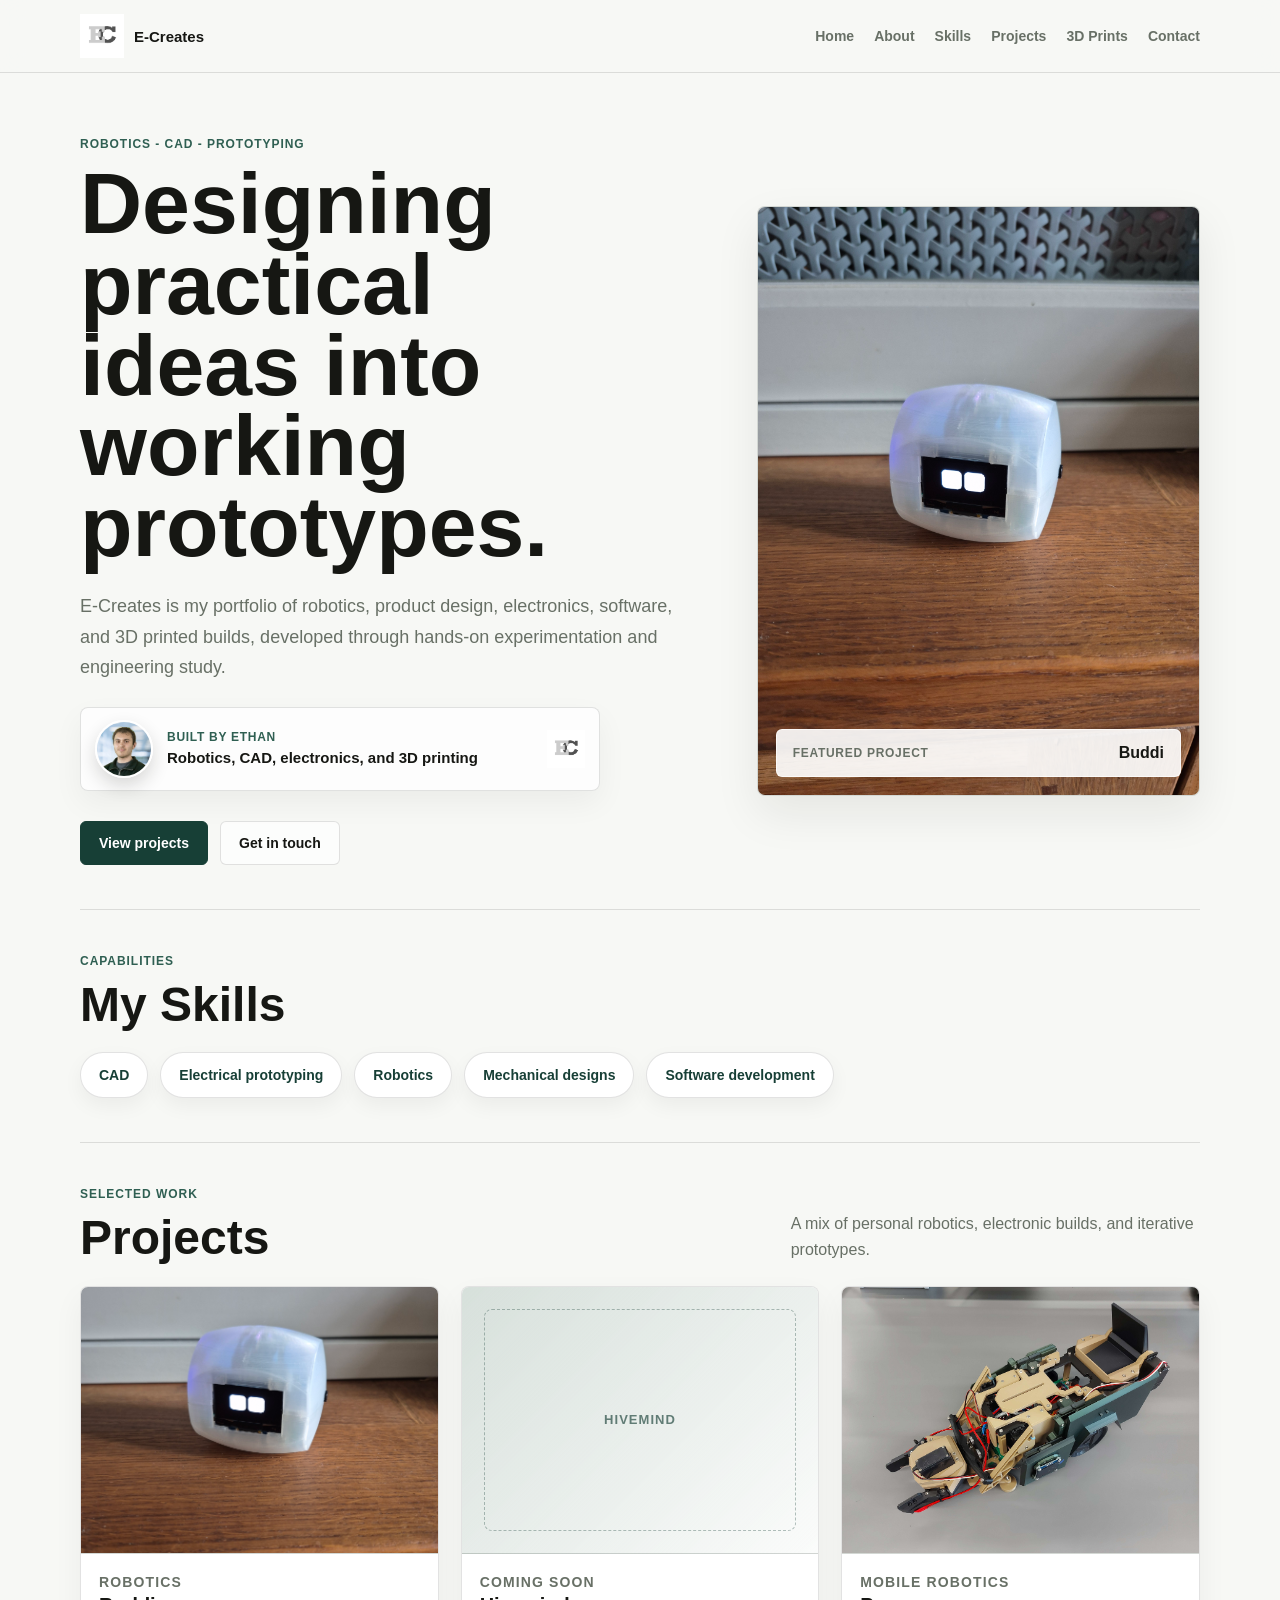
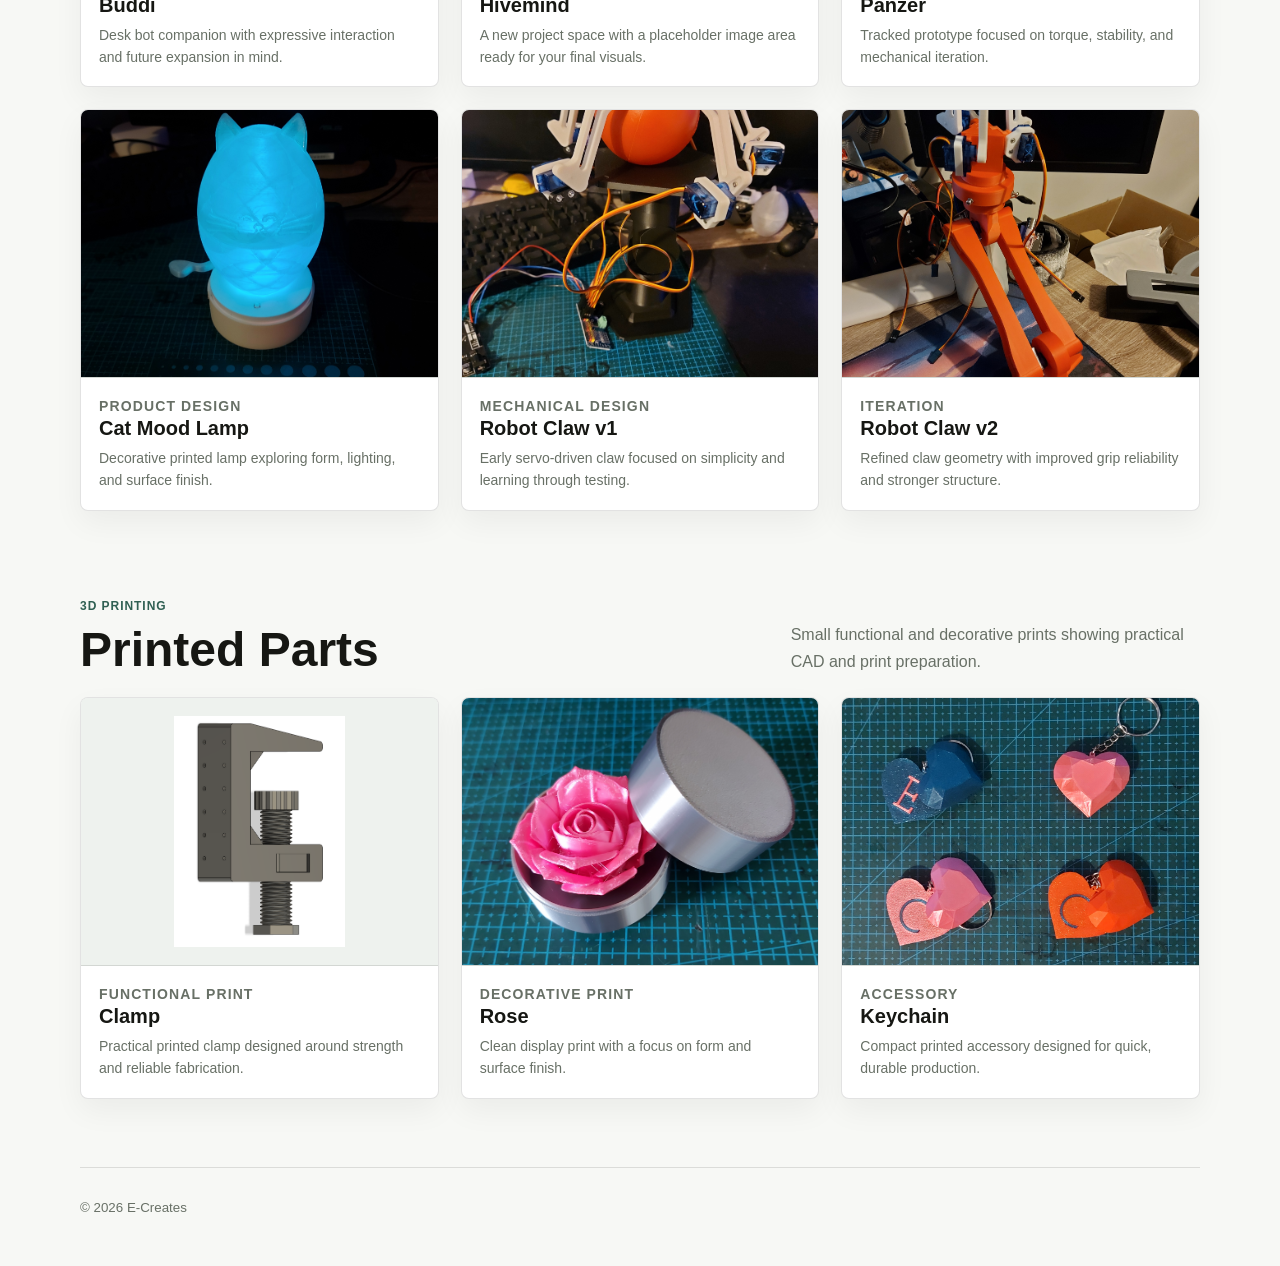
==== index.html @ 5a692b6d "improved" ====
<!DOCTYPE html>
<html lang="en">
  <head>
    <meta charset="UTF-8" />
    <meta name="viewport" content="width=device-width, initial-scale=1.0" />
    <title>E-Creates | Robotics and Product Portfolio</title>
    <meta
      name="description"
      content="E-Creates is Ethan's robotics, CAD, electronics, software, and 3D printing portfolio, featuring practical prototypes including Buddi and Panzer."
    />
    <meta name="author" content="Ethan" />
    <link rel="icon" type="image/png" href="assets/ec.png" />
    <link rel="apple-touch-icon" href="assets/ec.png" />
    <meta property="og:title" content="E-Creates | Robotics and Product Portfolio" />
    <meta
      property="og:description"
      content="Robotics, CAD, electronics, software, and 3D printed builds by Ethan."
    />
    <meta property="og:type" content="website" />
    <meta property="og:url" content="https://e-creates.co.uk/" />
    <meta property="og:image" content="https://e-creates.co.uk/assets/photo.jpg" />
    <meta name="twitter:card" content="summary_large_image" />
    <script type="application/ld+json">
      {
        "@context": "https://schema.org",
        "@type": "Person",
        "name": "Ethan",
        "brand": {
          "@type": "Brand",
          "name": "E-Creates",
          "logo": "https://e-creates.co.uk/assets/ec.png"
        },
        "url": "https://e-creates.co.uk/",
        "image": "https://e-creates.co.uk/assets/photo.jpg",
        "description": "Robotics, CAD, electronics, software, and 3D printing portfolio."
      }
    </script>
    <link rel="stylesheet" href="styles.css" />
  </head>

  <body>
    <header class="site-header">
      <div class="container nav">
        <a class="logo" href="index.html" aria-label="E-Creates Home">
          <img src="assets/ec.png" alt="E-Creates logo" class="logo-img" />
          <span>E-Creates</span>
        </a>

        <nav class="nav-links" aria-label="Primary">
          <a href="index.html#home">Home</a>
          <a href="about.html">About</a>
          <a href="index.html#skills">Skills</a>
          <a href="index.html#projects">Projects</a>
          <a href="index.html#prints">3D Prints</a>
          <a href="about.html#contact">Contact</a>
        </nav>
      </div>
    </header>

    <main id="home">
      <section class="hero">
        <div class="container hero-grid">
          <div class="hero-copy">
            <p class="eyebrow">Robotics - CAD - Prototyping</p>
            <h1>Designing practical ideas into working prototypes.</h1>
            <p class="hero-subtitle">
              E-Creates is my portfolio of robotics, product design, electronics, software,
              and 3D printed builds, developed through hands-on experimentation and engineering study.
            </p>
            <div class="hero-profile" aria-label="E-Creates profile">
              <img src="assets/photo.jpg" alt="Ethan portrait" class="profile-photo" />
              <div>
                <span>Built by Ethan</span>
                <strong>Robotics, CAD, electronics, and 3D printing</strong>
              </div>
              <img src="assets/ec.png" alt="" class="profile-logo" aria-hidden="true" />
            </div>
            <div class="hero-actions">
              <a class="btn primary" href="#projects">View projects</a>
              <a class="btn secondary" href="about.html#contact">Get in touch</a>
            </div>
          </div>

          <div class="hero-showcase" aria-label="Featured work preview">
            <img src="assets/buddi.jpg" alt="Buddi desk robot project" />
            <div class="showcase-caption">
              <span>Featured project</span>
              <strong>Buddi</strong>
            </div>
          </div>
        </div>
      </section>

      <section id="skills" class="container section skills-section">
        <div class="section-heading">
          <p class="eyebrow">Capabilities</p>
          <h2>My Skills</h2>
        </div>

        <div class="skill-bubbles" aria-label="Skills">
          <span>CAD</span>
          <span>Electrical prototyping</span>
          <span>Robotics</span>
          <span>Mechanical designs</span>
          <span>Software development</span>
        </div>
      </section>

      <section id="projects" class="container section">
        <div class="section-heading split">
          <div>
            <p class="eyebrow">Selected work</p>
            <h2>Projects</h2>
          </div>
          <p>
            A mix of personal robotics, electronic builds, and iterative prototypes.
          </p>
        </div>

        <div class="project-grid">
          <article
            class="card clickable"
            data-title="Buddi"
            data-desc="Desk bot companion with expressive interaction."
            data-details="Key details:
- ESP32-based control
- OLED display for facial expressions
- Compact desk-friendly form factor
- Modular magnetic attachments
- Designed for future expansion and interaction"
            data-image="assets/buddi.jpg"
          >
            <div class="thumb">
              <img src="assets/buddi.jpg" alt="Buddi thumbnail" />
            </div>
            <div class="card-body">
              <p class="card-kicker">Robotics</p>
              <h3>Buddi</h3>
              <p>Desk bot companion with expressive interaction and future expansion in mind.</p>
            </div>
          </article>

          <article
            class="card clickable"
            data-title="Hivemind"
            data-desc="Coming soon"
            data-details="Key details:
- Coming soon"
            data-image=""
          >
            <div class="thumb placeholder-thumb">
              <span>Hivemind</span>
            </div>
            <div class="card-body">
              <p class="card-kicker">Coming soon</p>
              <h3>Hivemind</h3>
              <p>A new project space with a placeholder image area ready for your final visuals.</p>
            </div>
          </article>

          <article
            class="card clickable"
            data-title="Panzer"
            data-desc="Tracked robot platform prototype."
            data-details="Key details:
- Compact tracked chassis
- Focus on torque and stability
- Modular mounting points
- Iterated gearing and track tension
- Lessons learned: weight distribution is critical"
            data-image="assets/panzer.jpg"
          >
            <div class="thumb">
              <img src="assets/panzer.jpg" alt="Panzer project thumbnail" />
            </div>
            <div class="card-body">
              <p class="card-kicker">Mobile robotics</p>
              <h3>Panzer</h3>
              <p>Tracked prototype focused on torque, stability, and mechanical iteration.</p>
            </div>
          </article>

          <article
            class="card clickable"
            data-title="Cat Mood Lamp"
            data-desc="Decorative lamp with expressive design."
            data-details="Key details:
- 3D printed housing
- Diffused LED lighting
- Designed for ambient lighting
- Focus on aesthetics and print quality"
            data-image="assets/catMoodLamp.jpg"
          >
            <div class="thumb">
              <img src="assets/catMoodLamp.jpg" alt="Cat Mood Lamp thumbnail" />
            </div>
            <div class="card-body">
              <p class="card-kicker">Product design</p>
              <h3>Cat Mood Lamp</h3>
              <p>Decorative printed lamp exploring form, lighting, and surface finish.</p>
            </div>
          </article>

          <article
            class="card clickable"
            data-title="Robot Claw v1"
            data-desc="First iteration of a servo-driven robotic claw."
            data-details="Key details:
- Fully 3D printed
- Single servo actuation
- Focused on mechanical simplicity
- Identified structural weaknesses"
            data-image="assets/clawV1.jpg"
          >
            <div class="thumb">
              <img src="assets/clawV1.jpg" alt="Robot Claw v1 thumbnail" />
            </div>
            <div class="card-body">
              <p class="card-kicker">Mechanical design</p>
              <h3>Robot Claw v1</h3>
              <p>Early servo-driven claw focused on simplicity and learning through testing.</p>
            </div>
          </article>

          <article
            class="card clickable"
            data-title="Robot Claw v2"
            data-desc="Improved version of the robotic claw."
            data-details="Key details:
- Stronger geometry
- Improved grip reliability
- Refined servo placement
- Based on lessons from v1"
            data-image="assets/clawV2.jpg"
          >
            <div class="thumb">
              <img src="assets/clawV2.jpg" alt="Robot Claw v2 thumbnail" />
            </div>
            <div class="card-body">
              <p class="card-kicker">Iteration</p>
              <h3>Robot Claw v2</h3>
              <p>Refined claw geometry with improved grip reliability and stronger structure.</p>
            </div>
          </article>
        </div>
      </section>

      <section id="prints" class="container section">
        <div class="section-heading split">
          <div>
            <p class="eyebrow">3D printing</p>
            <h2>Printed Parts</h2>
          </div>
          <p>
            Small functional and decorative prints showing practical CAD and print preparation.
          </p>
        </div>

        <div class="project-grid compact">
          <article
            class="card clickable clamp-card"
            data-title="Desk Clamp"
            data-desc="Functional 3D printed desk clamp."
            data-details="Key details:
- Fully 3D printed functional part
- Designed for strength and print reliability
- Optimised geometry for clamping force
- Suitable for desks and workbenches
- Focus on practical, everyday use"
            data-image="assets/clamp.png"
          >
            <div class="thumb">
              <img src="assets/clamp.png" alt="Desk Clamp" />
            </div>
            <div class="card-body">
              <p class="card-kicker">Functional print</p>
              <h3>Clamp</h3>
              <p>Practical printed clamp designed around strength and reliable fabrication.</p>
            </div>
          </article>

          <article
            class="card clickable"
            data-title="Rose"
            data-desc="Decorative 3D printed rose."
            data-details="Key details:
- Decorative single-piece print
- Designed for clean surface finish
- Minimal or no support material required
- Focus on aesthetic-focused CAD design
- Suitable for display or gifting"
            data-image="assets/rose.jpg"
          >
            <div class="thumb">
              <img src="assets/rose.jpg" alt="Rose" />
            </div>
            <div class="card-body">
              <p class="card-kicker">Decorative print</p>
              <h3>Rose</h3>
              <p>Clean display print with a focus on form and surface finish.</p>
            </div>
          </article>

          <article
            class="card clickable"
            data-title="Keychain"
            data-desc="Simple and durable 3D printed keychain."
            data-details="Key details:
- Compact everyday accessory
- Optimised for fast and reliable printing
- Lightweight and material-efficient
- Designed for durability
- Easily customisable"
            data-image="assets/keychain.jpg"
          >
            <div class="thumb">
              <img src="assets/keychain.jpg" alt="Keychain" />
            </div>
            <div class="card-body">
              <p class="card-kicker">Accessory</p>
              <h3>Keychain</h3>
              <p>Compact printed accessory designed for quick, durable production.</p>
            </div>
          </article>
        </div>
      </section>
    </main>

    <footer class="container footer">
      <small>&copy; <span id="year"></span> E-Creates</small>
    </footer>

    <div class="modal" id="modal" aria-hidden="true">
      <div class="modal-backdrop" data-close="true"></div>

      <div class="modal-panel" role="dialog" aria-modal="true" aria-labelledby="modalTitle">
        <button class="modal-close" aria-label="Close popup" data-close="true">x</button>

        <div class="modal-content">
          <div class="modal-image-wrap" id="modalImageWrap">
            <img id="modalImage" src="" alt="" />
            <div class="modal-placeholder" id="modalPlaceholder">Image placeholder</div>
          </div>

          <div class="modal-text">
            <h3 id="modalTitle"></h3>
            <p id="modalDesc" class="muted"></p>
            <pre id="modalDetails" class="modal-details"></pre>
          </div>
        </div>
      </div>
    </div>

    <script src="script.js"></script>
  </body>
</html>
---- styles.css ----
:root {
  --bg: #f7f8f5;
  --surface: #ffffff;
  --surface-soft: #eef2ee;
  --text: #161713;
  --muted: #687066;
  --accent: #2f5f52;
  --accent-strong: #173f36;
  --line: rgba(22, 23, 19, 0.12);
  --shadow: 0 18px 45px rgba(22, 23, 19, 0.08);
}

* {
  box-sizing: border-box;
}

html {
  scroll-behavior: smooth;
}

body {
  margin: 0;
  font-family: Arial, Helvetica, sans-serif;
  background: var(--bg);
  color: var(--text);
}

img {
  max-width: 100%;
}

.container {
  width: min(1120px, 92%);
  margin: 0 auto;
}

.site-header {
  position: sticky;
  top: 0;
  background: rgba(247, 248, 245, 0.9);
  backdrop-filter: blur(12px);
  border-bottom: 1px solid var(--line);
  z-index: 10;
}

.nav {
  display: flex;
  align-items: center;
  justify-content: space-between;
  gap: 24px;
  padding: 14px 0;
}

.logo {
  display: inline-flex;
  align-items: center;
  gap: 10px;
  text-decoration: none;
  color: inherit;
  font-size: 15px;
  font-weight: 700;
}

.logo-img {
  width: 44px;
  height: 44px;
  object-fit: contain;
  display: block;
}

.nav-links {
  display: flex;
  align-items: center;
  gap: 20px;
  flex-wrap: wrap;
  justify-content: flex-end;
}

.nav-links a {
  text-decoration: none;
  color: var(--muted);
  font-size: 14px;
  font-weight: 600;
}

.nav-links a:hover {
  color: var(--text);
}

.hero {
  padding: 64px 0 44px;
}

.hero-grid {
  display: grid;
  grid-template-columns: minmax(0, 1.05fr) minmax(320px, 0.75fr);
  gap: 56px;
  align-items: center;
}

.hero-copy {
  max-width: 760px;
}

.eyebrow {
  margin: 0 0 12px;
  color: var(--accent);
  font-size: 12px;
  font-weight: 800;
  letter-spacing: 0.08em;
  text-transform: uppercase;
}

.hero h1,
.page-title {
  margin: 0;
  max-width: 12ch;
  font-size: clamp(46px, 7vw, 86px);
  line-height: 0.94;
  font-weight: 800;
}

.hero-subtitle {
  margin: 24px 0 0;
  max-width: 66ch;
  color: var(--muted);
  font-size: 18px;
  line-height: 1.7;
}

.hero-profile {
  display: grid;
  grid-template-columns: 58px minmax(0, 1fr) 38px;
  align-items: center;
  gap: 14px;
  width: min(100%, 520px);
  margin-top: 24px;
  padding: 12px 14px;
  border: 1px solid var(--line);
  border-radius: 8px;
  background: rgba(255, 255, 255, 0.74);
  box-shadow: 0 12px 30px rgba(22, 23, 19, 0.05);
}

.profile-photo {
  width: 58px;
  height: 58px;
  object-fit: cover;
  border-radius: 50%;
  border: 2px solid #ffffff;
  box-shadow: 0 8px 18px rgba(22, 23, 19, 0.16);
}

.hero-profile span,
.hero-profile strong {
  display: block;
}

.hero-profile span {
  margin-bottom: 4px;
  color: var(--accent);
  font-size: 12px;
  font-weight: 800;
  letter-spacing: 0.06em;
  text-transform: uppercase;
}

.hero-profile strong {
  color: var(--text);
  font-size: 15px;
  line-height: 1.35;
}

.profile-logo {
  width: 38px;
  height: 38px;
  object-fit: contain;
}

.hero-actions {
  display: flex;
  gap: 12px;
  flex-wrap: wrap;
  margin-top: 30px;
}

.btn {
  display: inline-flex;
  align-items: center;
  justify-content: center;
  min-height: 44px;
  padding: 12px 18px;
  border-radius: 6px;
  border: 1px solid var(--line);
  font-size: 14px;
  font-weight: 700;
  text-decoration: none;
  cursor: pointer;
}

.btn.primary {
  background: var(--accent-strong);
  color: #ffffff;
  border-color: var(--accent-strong);
}

.btn.secondary {
  color: var(--text);
  background: rgba(255, 255, 255, 0.65);
}

.hero-showcase {
  position: relative;
  min-height: 430px;
  overflow: hidden;
  border: 1px solid var(--line);
  border-radius: 8px;
  background: var(--surface-soft);
  box-shadow: var(--shadow);
}

.hero-showcase img {
  width: 100%;
  height: 100%;
  min-height: 430px;
  object-fit: cover;
  display: block;
}

.showcase-caption {
  position: absolute;
  left: 18px;
  right: 18px;
  bottom: 18px;
  display: flex;
  align-items: center;
  justify-content: space-between;
  gap: 14px;
  padding: 14px 16px;
  border-radius: 6px;
  background: rgba(255, 255, 255, 0.9);
  border: 1px solid rgba(255, 255, 255, 0.7);
}

.showcase-caption span {
  color: var(--muted);
  font-size: 12px;
  font-weight: 700;
  text-transform: uppercase;
  letter-spacing: 0.06em;
}

.showcase-caption strong {
  font-size: 16px;
}

.section {
  padding: 44px 0;
}

.section-heading {
  margin-bottom: 22px;
}

.section-heading h2,
.section-title {
  margin: 0;
  font-size: clamp(30px, 4vw, 48px);
  line-height: 1.05;
}

.section-heading.split {
  display: flex;
  align-items: end;
  justify-content: space-between;
  gap: 32px;
}

.section-heading.split > p {
  max-width: 46ch;
  margin: 0;
  color: var(--muted);
  line-height: 1.65;
}

.skills-section {
  border-top: 1px solid var(--line);
  border-bottom: 1px solid var(--line);
}

.skill-bubbles {
  display: flex;
  flex-wrap: wrap;
  gap: 12px;
}

.skill-bubbles span {
  display: inline-flex;
  align-items: center;
  min-height: 46px;
  padding: 12px 18px;
  border-radius: 999px;
  background: var(--surface);
  border: 1px solid var(--line);
  box-shadow: 0 8px 20px rgba(22, 23, 19, 0.05);
  color: var(--accent-strong);
  font-size: 14px;
  font-weight: 800;
}

.project-grid {
  display: grid;
  grid-template-columns: repeat(3, minmax(0, 1fr));
  gap: 22px;
}

.project-grid.compact {
  grid-template-columns: repeat(3, minmax(0, 1fr));
}

.card {
  min-width: 0;
  background: var(--surface);
  border: 1px solid var(--line);
  border-radius: 8px;
  overflow: hidden;
  box-shadow: 0 12px 30px rgba(22, 23, 19, 0.05);
}

.card.clickable {
  cursor: pointer;
}

.card.clickable:hover {
  transform: translateY(-3px);
  box-shadow: var(--shadow);
}

.card,
.card.clickable {
  transition: transform 160ms ease, box-shadow 160ms ease;
}

.thumb {
  width: 100%;
  aspect-ratio: 4 / 3;
  background: var(--surface-soft);
  overflow: hidden;
  border-bottom: 1px solid var(--line);
}

.thumb img {
  width: 100%;
  height: 100%;
  object-fit: cover;
  display: block;
}

.placeholder-thumb {
  display: grid;
  place-items: center;
  padding: 22px;
  color: rgba(23, 63, 54, 0.65);
  background:
    linear-gradient(135deg, rgba(47, 95, 82, 0.12), rgba(255, 255, 255, 0.75)),
    var(--surface-soft);
}

.placeholder-thumb span,
.modal-placeholder {
  display: grid;
  place-items: center;
  width: 100%;
  height: 100%;
  min-height: 180px;
  border: 1px dashed rgba(23, 63, 54, 0.32);
  border-radius: 8px;
  font-size: 13px;
  font-weight: 800;
  letter-spacing: 0.08em;
  text-transform: uppercase;
}

.card-body {
  padding: 18px;
}

.card-kicker {
  margin: 0 0 8px;
  color: var(--accent);
  font-size: 11px;
  font-weight: 800;
  letter-spacing: 0.08em;
  text-transform: uppercase;
}

.card h3 {
  margin: 0 0 8px;
  font-size: 20px;
}

.card p {
  margin: 0;
  color: var(--muted);
  font-size: 14px;
  line-height: 1.55;
}

.footer {
  padding: 30px 0 50px;
  color: var(--muted);
  border-top: 1px solid var(--line);
  margin-top: 24px;
}

.modal {
  position: fixed;
  inset: 0;
  display: none;
  z-index: 999;
}

.modal.is-open {
  display: block;
}

.modal-backdrop {
  position: absolute;
  inset: 0;
  background: rgba(0, 0, 0, 0.55);
}

.modal-panel {
  position: relative;
  width: min(940px, 92%);
  margin: 6vh auto;
  background: var(--surface);
  border-radius: 8px;
  border: 1px solid rgba(0, 0, 0, 0.12);
  overflow: hidden;
}

.modal-close {
  position: absolute;
  top: 10px;
  right: 10px;
  width: 36px;
  height: 36px;
  border: none;
  background: rgba(255, 255, 255, 0.88);
  border-radius: 6px;
  cursor: pointer;
  font-size: 16px;
  z-index: 2;
}

.modal-close:hover {
  background: #ffffff;
}

.modal-content {
  display: grid;
  grid-template-columns: 1.05fr 0.95fr;
}

.modal-image-wrap {
  min-height: 420px;
  background: var(--surface-soft);
  border-right: 1px solid var(--line);
}

.modal-image-wrap img {
  width: 100%;
  height: 100%;
  max-height: 560px;
  object-fit: cover;
  display: block;
}

.modal-image-wrap.is-placeholder img {
  display: none;
}

.modal-placeholder {
  display: none;
  margin: 22px;
  width: calc(100% - 44px);
  min-height: 376px;
  color: rgba(23, 63, 54, 0.65);
  background: rgba(255, 255, 255, 0.38);
}

.modal-image-wrap.is-placeholder .modal-placeholder {
  display: grid;
}

.modal-text {
  padding: 28px;
}

.modal-text h3 {
  margin: 0 0 10px;
  font-size: 30px;
}

.muted {
  color: var(--muted);
  margin: 0 0 16px;
  line-height: 1.6;
}

.modal-details {
  margin: 0;
  white-space: pre-wrap;
  font-family: Arial, Helvetica, sans-serif;
  line-height: 1.55;
  color: var(--text);
}

.page-title {
  max-width: none;
  margin-bottom: 18px;
}

.about-top {
  display: grid;
  grid-template-columns: 1.15fr 0.85fr;
  gap: 40px;
  align-items: start;
  padding-top: 24px;
}

.about-copy {
  max-width: 64ch;
}

.about-lead,
.about-body {
  margin: 0 0 14px;
  font-size: 16px;
  line-height: 1.75;
  color: var(--text);
}

.about-body {
  color: var(--muted);
}

.about-photo img {
  width: 100%;
  max-height: 540px;
  object-fit: cover;
  border-radius: 8px;
  border: 1px solid var(--line);
  box-shadow: var(--shadow);
}

.contact-section {
  margin-top: 56px;
}

.contact-form {
  max-width: 720px;
}

.form-grid {
  display: grid;
  grid-template-columns: 1fr 1fr;
  gap: 14px;
  margin-top: 10px;
}

.field label {
  display: block;
  font-size: 13px;
  color: var(--muted);
  margin: 0 0 6px;
}

.field input,
.field textarea {
  width: 100%;
  padding: 12px 12px;
  border-radius: 6px;
  border: 1px solid var(--line);
  background: #fff;
  font-size: 14px;
  outline: none;
}

.field input:focus,
.field textarea:focus {
  border-color: rgba(47, 95, 82, 0.45);
  box-shadow: 0 0 0 4px rgba(47, 95, 82, 0.1);
}

.field textarea {
  resize: vertical;
  min-height: 150px;
}

.full {
  grid-column: 1 / -1;
}

.btn.full {
  width: 100%;
}

.clamp-card .thumb img {
  object-fit: contain;
  padding: 18px;
  background: var(--surface-soft);
}

@media (max-width: 920px) {
  .hero-grid,
  .about-top {
    grid-template-columns: 1fr;
  }

  .hero-showcase,
  .hero-showcase img {
    min-height: 340px;
  }

  .project-grid,
  .project-grid.compact {
    grid-template-columns: repeat(2, minmax(0, 1fr));
  }

  .section-heading.split {
    align-items: start;
    flex-direction: column;
    gap: 10px;
  }
}

@media (max-width: 700px) {
  .nav {
    align-items: flex-start;
    flex-direction: column;
  }

  .nav-links {
    justify-content: flex-start;
    gap: 14px;
  }

  .hero {
    padding-top: 46px;
  }

  .hero h1,
  .page-title {
    font-size: 44px;
  }

  .hero-subtitle {
    font-size: 16px;
  }

  .hero-profile {
    grid-template-columns: 52px minmax(0, 1fr);
  }

  .profile-photo {
    width: 52px;
    height: 52px;
  }

  .profile-logo {
    display: none;
  }

  .project-grid,
  .project-grid.compact,
  .form-grid {
    grid-template-columns: 1fr;
  }

  .modal-panel {
    margin: 4vh auto;
  }

  .modal-content {
    grid-template-columns: 1fr;
  }

  .modal-image-wrap {
    min-height: 260px;
    border-right: none;
    border-bottom: 1px solid var(--line);
  }

  .modal-placeholder {
    min-height: 216px;
  }
}
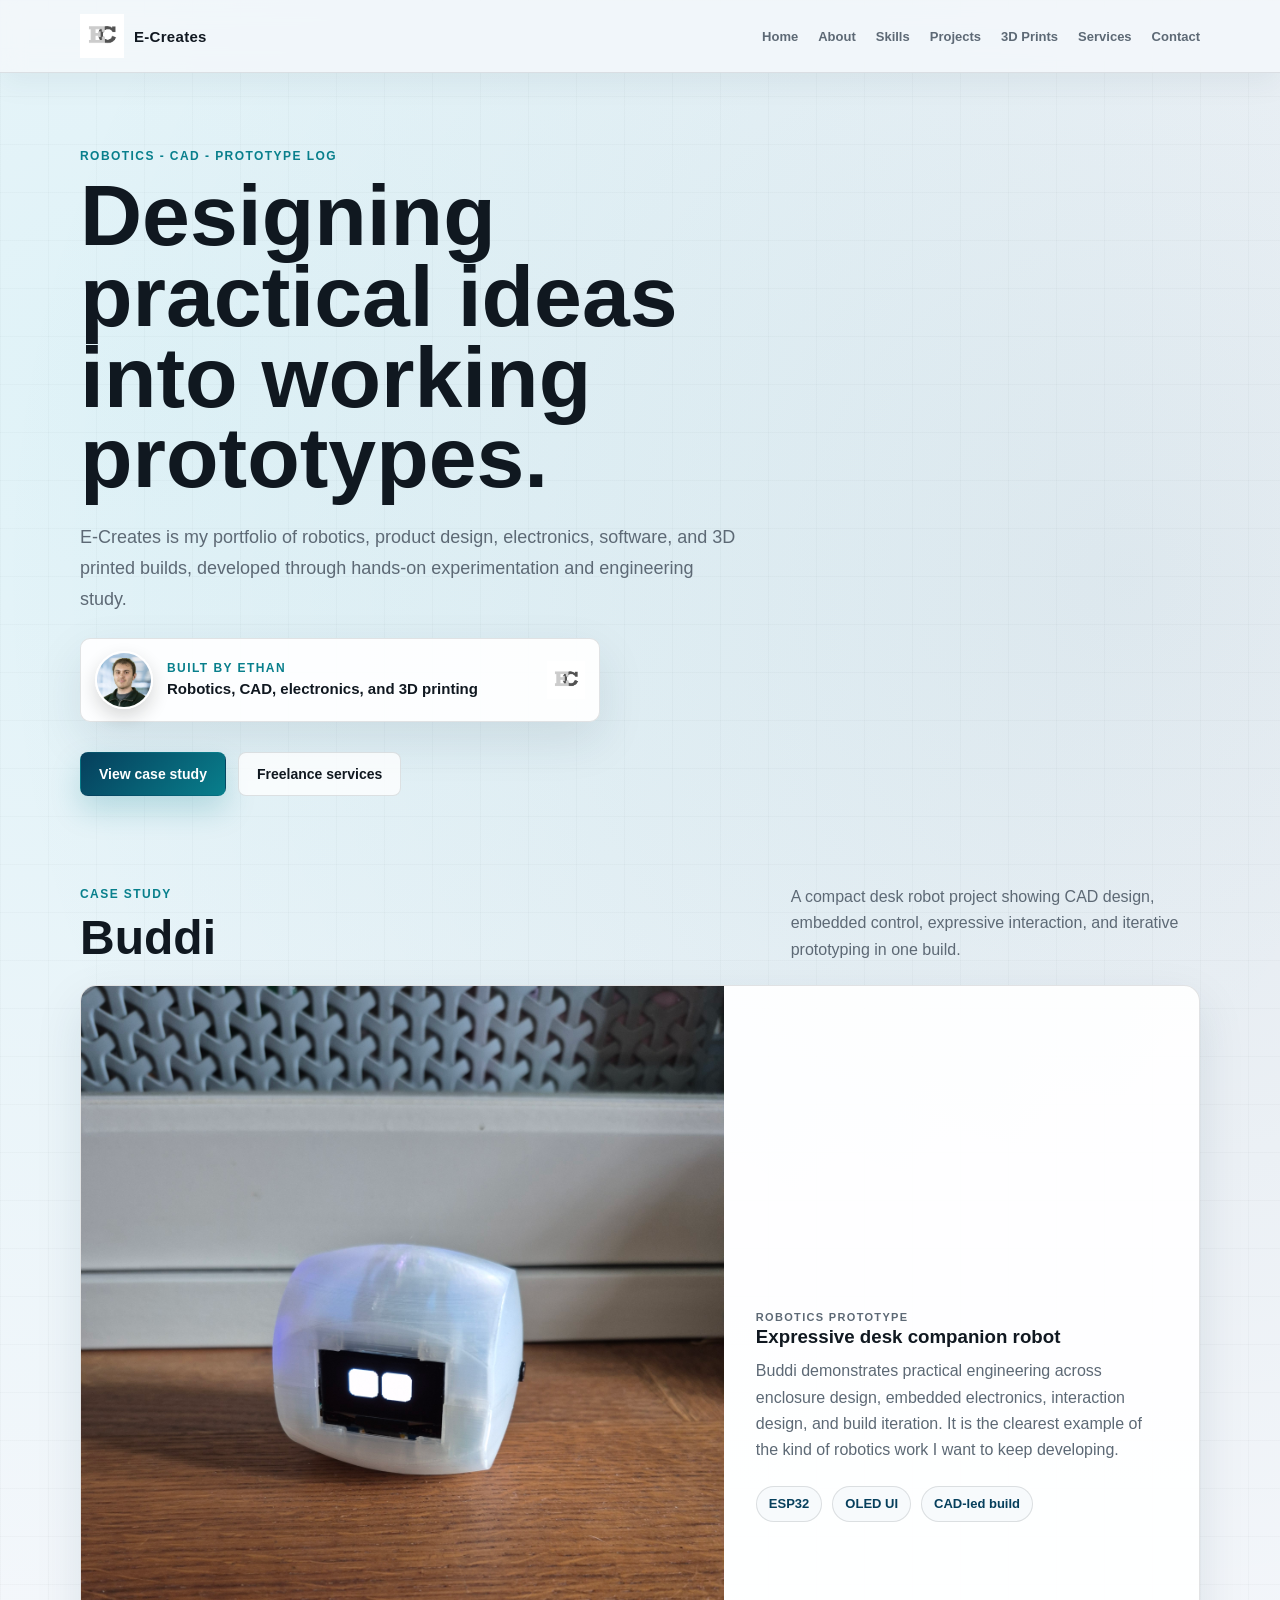
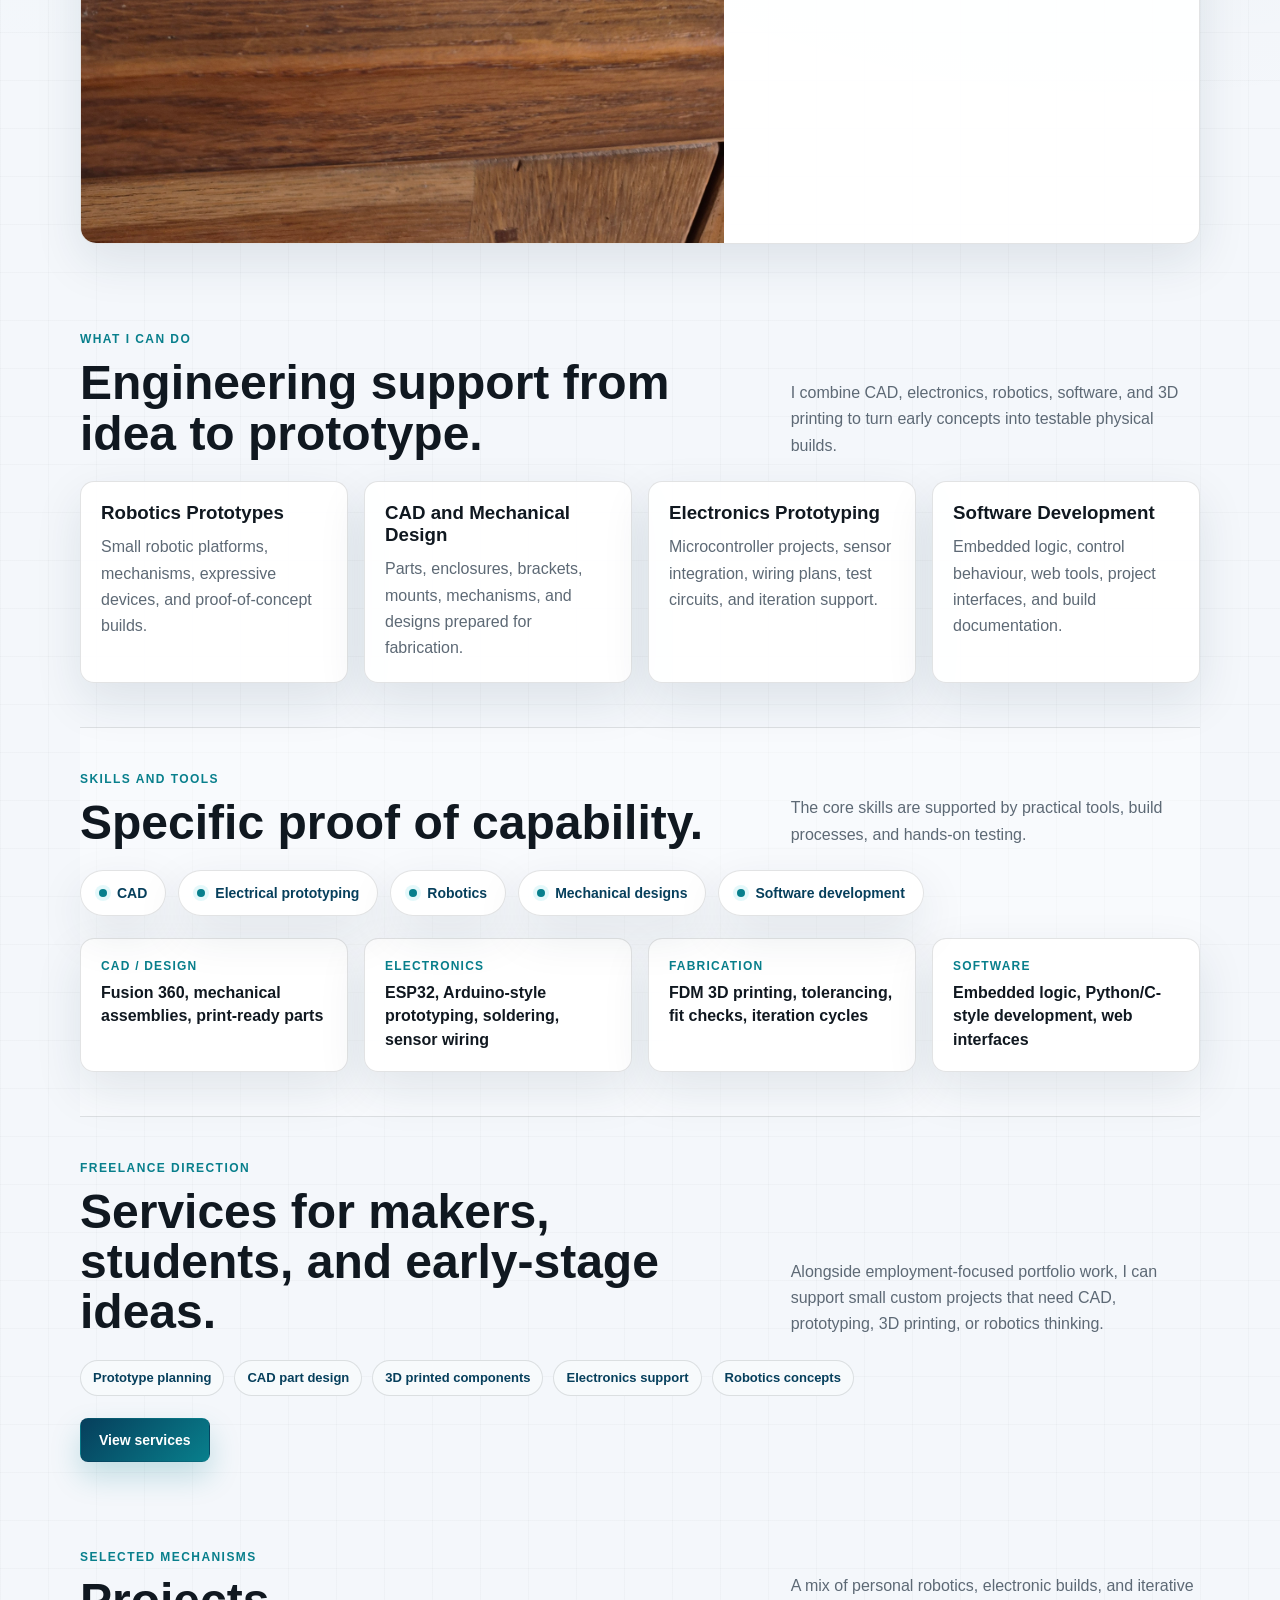
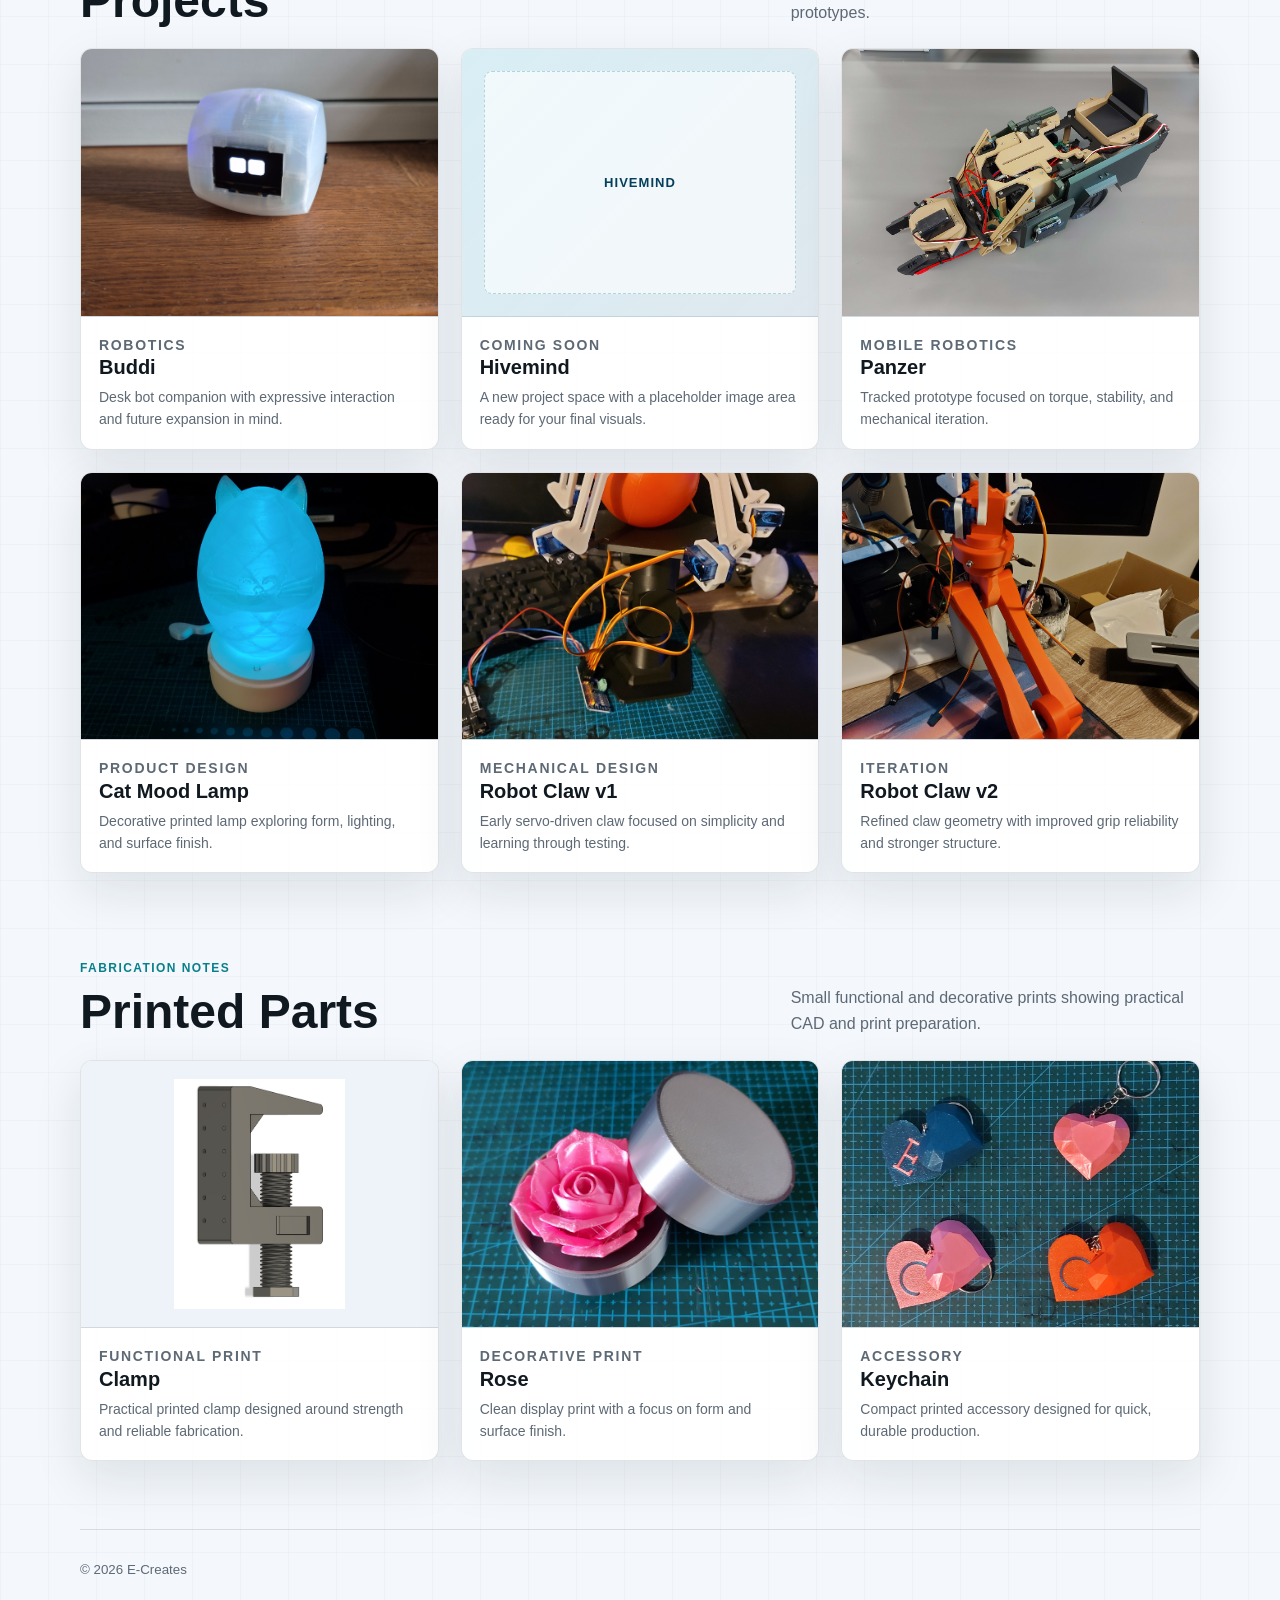
==== commit 4c51f6f2: "updated style" ====
--- a/index.html
+++ b/index.html
@@ -6,7 +6,7 @@
     <title>E-Creates | Robotics and Product Portfolio</title>
     <meta
       name="description"
-      content="E-Creates is Ethan's robotics, CAD, electronics, software, and 3D printing portfolio, featuring practical prototypes including Buddi and Panzer."
+      content="E-Creates is Ethan's robotics, CAD, electronics, software, and 3D printing portfolio, showing practical prototypes including Buddi and Panzer."
     />
     <meta name="author" content="Ethan" />
     <link rel="icon" type="image/png" href="assets/ec.png" />
@@ -52,16 +52,17 @@
           <a href="index.html#skills">Skills</a>
           <a href="index.html#projects">Projects</a>
           <a href="index.html#prints">3D Prints</a>
+          <a href="services.html">Services</a>
           <a href="about.html#contact">Contact</a>
         </nav>
       </div>
     </header>
 
-    <main id="home">
+    <main id="home" class="prototype-page">
       <section class="hero">
         <div class="container hero-grid">
           <div class="hero-copy">
-            <p class="eyebrow">Robotics - CAD - Prototyping</p>
+            <p class="eyebrow">Robotics - CAD - Prototype log</p>
             <h1>Designing practical ideas into working prototypes.</h1>
             <p class="hero-subtitle">
               E-Creates is my portfolio of robotics, product design, electronics, software,
@@ -76,25 +77,105 @@
               <img src="assets/ec.png" alt="" class="profile-logo" aria-hidden="true" />
             </div>
             <div class="hero-actions">
-              <a class="btn primary" href="#projects">View projects</a>
-              <a class="btn secondary" href="about.html#contact">Get in touch</a>
-            </div>
-          </div>
-
-          <div class="hero-showcase" aria-label="Featured work preview">
+              <a class="btn primary" href="#case-study">View case study</a>
+              <a class="btn secondary" href="services.html">Freelance services</a>
+            </div>
+          </div>
+        </div>
+      </section>
+
+
+      <section id="case-study" class="container section case-study-section">
+        <div class="section-heading split">
+          <div>
+            <p class="eyebrow">Case study</p>
+            <h2>Buddi</h2>
+          </div>
+          <p>
+            A compact desk robot project showing CAD design, embedded control, expressive interaction,
+            and iterative prototyping in one build.
+          </p>
+        </div>
+
+        <article
+          class="case-study-card clickable"
+          data-title="Buddi"
+          data-desc="Desk bot companion with expressive interaction."
+          data-stage="Prototype"
+          data-tools="ESP32, OLED, CAD"
+          data-problem="Create a compact robotic companion platform that could express simple emotions, sit comfortably on a desk, and leave room for future interaction work."
+          data-role="Concept, CAD direction, electronics planning, embedded control approach, physical prototyping, and iteration planning."
+          data-outcome="Built as a compact companion robot platform for testing expressive interaction, modular attachments, and future expansion."
+          data-decisions="Kept the form factor desk-friendly|Used an OLED display for clear expressive feedback|Designed the platform around future modular attachments|Prioritised room for iteration over a one-off final shell"
+          data-learned="Small robots need careful internal space planning|Display placement changes the perceived personality of the product|Mechanical access is important when electronics are still evolving"
+          data-details="Key details:
+- ESP32-based control
+- OLED display for facial expressions
+- Compact desk-friendly form factor
+- Modular magnetic attachments
+- Designed for future expansion and interaction"
+          data-image="assets/buddi.jpg"
+        >
+          <div class="case-study-media">
             <img src="assets/buddi.jpg" alt="Buddi desk robot project" />
-            <div class="showcase-caption">
-              <span>Featured project</span>
-              <strong>Buddi</strong>
-            </div>
-          </div>
-        </div>
-      </section>
-
+          </div>
+          <div class="case-study-copy">
+            <p class="card-kicker">Robotics prototype</p>
+            <h3>Expressive desk companion robot</h3>
+            <p>
+              Buddi demonstrates practical engineering across enclosure design, embedded electronics,
+              interaction design, and build iteration. It is the clearest example of the kind of
+              robotics work I want to keep developing.
+            </p>
+            <div class="case-study-stats" aria-label="Project highlights">
+              <span>ESP32</span>
+              <span>OLED UI</span>
+              <span>CAD-led build</span>
+            </div>
+          </div>
+        </article>
+      </section>
+
+      <section id="capabilities" class="container section capabilities-section">
+        <div class="section-heading split">
+          <div>
+            <p class="eyebrow">What I can do</p>
+            <h2>Engineering support from idea to prototype.</h2>
+          </div>
+          <p>
+            I combine CAD, electronics, robotics, software, and 3D printing to turn early concepts
+            into testable physical builds.
+          </p>
+        </div>
+
+        <div class="capability-grid">
+          <article>
+            <h3>Robotics Prototypes</h3>
+            <p>Small robotic platforms, mechanisms, expressive devices, and proof-of-concept builds.</p>
+          </article>
+          <article>
+            <h3>CAD and Mechanical Design</h3>
+            <p>Parts, enclosures, brackets, mounts, mechanisms, and designs prepared for fabrication.</p>
+          </article>
+          <article>
+            <h3>Electronics Prototyping</h3>
+            <p>Microcontroller projects, sensor integration, wiring plans, test circuits, and iteration support.</p>
+          </article>
+          <article>
+            <h3>Software Development</h3>
+            <p>Embedded logic, control behaviour, web tools, project interfaces, and build documentation.</p>
+          </article>
+        </div>
+      </section>
       <section id="skills" class="container section skills-section">
-        <div class="section-heading">
-          <p class="eyebrow">Capabilities</p>
-          <h2>My Skills</h2>
+        <div class="section-heading split">
+          <div>
+            <p class="eyebrow">Skills and tools</p>
+            <h2>Specific proof of capability.</h2>
+          </div>
+          <p>
+            The core skills are supported by practical tools, build processes, and hands-on testing.
+          </p>
         </div>
 
         <div class="skill-bubbles" aria-label="Skills">
@@ -104,12 +185,54 @@
           <span>Mechanical designs</span>
           <span>Software development</span>
         </div>
+
+        <div class="tool-grid" aria-label="Tools and process">
+          <article>
+            <span>CAD / Design</span>
+            <strong>Fusion 360, mechanical assemblies, print-ready parts</strong>
+          </article>
+          <article>
+            <span>Electronics</span>
+            <strong>ESP32, Arduino-style prototyping, soldering, sensor wiring</strong>
+          </article>
+          <article>
+            <span>Fabrication</span>
+            <strong>FDM 3D printing, tolerancing, fit checks, iteration cycles</strong>
+          </article>
+          <article>
+            <span>Software</span>
+            <strong>Embedded logic, Python/C-style development, web interfaces</strong>
+          </article>
+        </div>
+      </section>
+
+      <section id="services-preview" class="container section services-preview">
+        <div class="section-heading split">
+          <div>
+            <p class="eyebrow">Freelance direction</p>
+            <h2>Services for makers, students, and early-stage ideas.</h2>
+          </div>
+          <p>
+            Alongside employment-focused portfolio work, I can support small custom projects that need
+            CAD, prototyping, 3D printing, or robotics thinking.
+          </p>
+        </div>
+
+        <div class="service-strip">
+          <span>Prototype planning</span>
+          <span>CAD part design</span>
+          <span>3D printed components</span>
+          <span>Electronics support</span>
+          <span>Robotics concepts</span>
+        </div>
+
+        <a class="btn primary" href="services.html">View services</a>
       </section>
 
       <section id="projects" class="container section">
         <div class="section-heading split">
           <div>
-            <p class="eyebrow">Selected work</p>
+            <p class="eyebrow">Selected mechanisms</p>
             <h2>Projects</h2>
           </div>
           <p>
@@ -122,6 +245,13 @@
             class="card clickable"
             data-title="Buddi"
             data-desc="Desk bot companion with expressive interaction."
+            data-stage="Prototype"
+            data-tools="ESP32, OLED, CAD"
+            data-problem="Create a compact robotic companion platform that could express simple emotions, sit comfortably on a desk, and leave room for future interaction work."
+            data-role="Concept, CAD direction, electronics planning, embedded control approach, physical prototyping, and iteration planning."
+            data-decisions="Kept the form factor desk-friendly|Used an OLED display for clear expressive feedback|Designed the platform around future modular attachments|Prioritised room for iteration over a one-off final shell"
+            data-learned="Small robots need careful internal space planning|Display placement changes the perceived personality of the product|Mechanical access is important when electronics are still evolving"
+            data-outcome="Built as a compact companion robot platform for testing expressive interaction, modular attachments, and future expansion."
             data-details="Key details:
 - ESP32-based control
 - OLED display for facial expressions
@@ -144,6 +274,13 @@
             class="card clickable"
             data-title="Hivemind"
             data-desc="Coming soon"
+            data-stage="Planning"
+            data-tools="Robotics, CAD, electronics"
+            data-problem="Create a dedicated space for a future robotics project before final images and build details are ready."
+            data-role="Planning, project framing, and portfolio structure."
+            data-decisions="Added a placeholder image state|Kept the wording flexible for future updates|Prepared the modal for fuller technical detail later"
+            data-learned="A project can be presented early if the status is clear|Placeholders should look intentional rather than unfinished"
+            data-outcome="This space is ready for the project image, build notes, and technical details once the project develops further."
             data-details="Key details:
 - Coming soon"
             data-image=""
@@ -162,6 +299,13 @@
             class="card clickable"
             data-title="Panzer"
             data-desc="Tracked robot platform prototype."
+            data-stage="Prototype"
+            data-tools="CAD, tracks, gearing"
+            data-problem="Explore a compact tracked platform with enough stability and torque for future robotic development."
+            data-role="Mechanical prototyping, chassis layout, track tension iteration, and build evaluation."
+            data-decisions="Focused on a compact tracked footprint|Prioritised torque and stability|Added modular mounting points for later hardware|Iterated around gearing and track tension"
+            data-learned="Weight distribution strongly affects tracked movement|Small mechanical changes can have large reliability effects|Modular mounting makes future testing easier"
+            data-outcome="Used to explore compact tracked movement, chassis stability, and mechanical trade-offs around gearing and weight distribution."
             data-details="Key details:
 - Compact tracked chassis
 - Focus on torque and stability
@@ -184,6 +328,13 @@
             class="card clickable"
             data-title="Cat Mood Lamp"
             data-desc="Decorative lamp with expressive design."
+            data-stage="Finished build"
+            data-tools="3D printing, LEDs, CAD"
+            data-problem="Create a decorative product-style print that combines character, lighting, and clean fabrication."
+            data-role="Form development, 3D print preparation, LED diffusion thinking, and finish refinement."
+            data-decisions="Used a diffused lighting approach|Focused on the housing as a finished object|Balanced aesthetics with print quality"
+            data-learned="Lighting changes how a printed object is perceived|Surface finish matters more on decorative products|Simple electronics can elevate a static print"
+            data-outcome="A decorative print that combines lighting, surface finish, and character-led product design."
             data-details="Key details:
 - 3D printed housing
 - Diffused LED lighting
@@ -205,6 +356,13 @@
             class="card clickable"
             data-title="Robot Claw v1"
             data-desc="First iteration of a servo-driven robotic claw."
+            data-stage="Iteration 1"
+            data-tools="Servo, CAD, 3D printing"
+            data-problem="Test a simple servo-driven gripping mechanism and understand the first mechanical weak points."
+            data-role="Mechanism layout, CAD modelling, 3D printing, servo integration, and test evaluation."
+            data-decisions="Used single-servo actuation|Kept the geometry simple|Treated the first version as a learning prototype"
+            data-learned="First prototypes should expose weaknesses quickly|Grip reliability depends on geometry as much as force|Printed mechanisms need generous tolerance planning"
+            data-outcome="An early mechanical test that helped identify geometry and strength improvements for the next version."
             data-details="Key details:
 - Fully 3D printed
 - Single servo actuation
@@ -226,6 +384,13 @@
             class="card clickable"
             data-title="Robot Claw v2"
             data-desc="Improved version of the robotic claw."
+            data-stage="Iteration 2"
+            data-tools="Servo, CAD, 3D printing"
+            data-problem="Improve the first claw design by strengthening the geometry and making the grip more reliable."
+            data-role="Design iteration, geometry refinement, servo placement updates, and prototype comparison."
+            data-decisions="Strengthened the claw structure|Improved servo placement|Refined grip surfaces based on v1 results"
+            data-learned="Iteration is faster when the first version is documented|Small geometry changes can improve reliability|A stronger mechanism still needs careful packaging"
+            data-outcome="A refined version focused on stronger geometry, better grip reliability, and cleaner servo placement."
             data-details="Key details:
 - Stronger geometry
 - Improved grip reliability
@@ -248,7 +413,7 @@
       <section id="prints" class="container section">
         <div class="section-heading split">
           <div>
-            <p class="eyebrow">3D printing</p>
+            <p class="eyebrow">Fabrication notes</p>
             <h2>Printed Parts</h2>
           </div>
           <p>
@@ -261,6 +426,13 @@
             class="card clickable clamp-card"
             data-title="Desk Clamp"
             data-desc="Functional 3D printed desk clamp."
+            data-stage="Functional print"
+            data-tools="CAD, 3D printing"
+            data-problem="Design a functional printed clamp that can be useful on a desk or workbench."
+            data-role="CAD modelling, print-oriented design, strength consideration, and fit-for-use testing."
+            data-decisions="Designed around clamping force|Used printable geometry|Kept the part practical and material-conscious"
+            data-learned="Functional prints need strength in the right direction|Threaded or clamping parts need careful tolerances|Everyday parts are good tests of print reliability"
+            data-outcome="Designed as a practical everyday part with attention to strength, clamping force, and reliable printing."
             data-details="Key details:
 - Fully 3D printed functional part
 - Designed for strength and print reliability
@@ -283,6 +455,13 @@
             class="card clickable"
             data-title="Rose"
             data-desc="Decorative 3D printed rose."
+            data-stage="Finished print"
+            data-tools="CAD, 3D printing"
+            data-problem="Produce a clean decorative print with an aesthetic form and reliable print setup."
+            data-role="CAD preparation, print optimisation, and surface-quality evaluation."
+            data-decisions="Reduced support requirements|Focused on visible surface quality|Kept the part display-friendly"
+            data-learned="Decorative parts reward clean geometry|Print orientation can define the final look|Material efficiency still matters on simple objects"
+            data-outcome="A display-focused print exploring clean surfaces, support-light design, and decorative form."
             data-details="Key details:
 - Decorative single-piece print
 - Designed for clean surface finish
@@ -305,6 +484,13 @@
             class="card clickable"
             data-title="Keychain"
             data-desc="Simple and durable 3D printed keychain."
+            data-stage="Finished print"
+            data-tools="CAD, 3D printing"
+            data-problem="Create a small durable accessory that can be printed quickly and customised later."
+            data-role="CAD design, print optimisation, and durability-focused detailing."
+            data-decisions="Kept the form lightweight|Designed for fast production|Allowed room for future customisation"
+            data-learned="Small parts still need durability checks|Simple accessories are useful for testing repeatability|Fast prints can still look polished"
+            data-outcome="A compact accessory focused on quick production, durability, and easy future customisation."
             data-details="Key details:
 - Compact everyday accessory
 - Optimised for fast and reliable printing
@@ -343,9 +529,46 @@
           </div>
 
           <div class="modal-text">
+            <p class="modal-kicker" id="modalKicker">Project overview</p>
             <h3 id="modalTitle"></h3>
             <p id="modalDesc" class="muted"></p>
-            <pre id="modalDetails" class="modal-details"></pre>
+
+            <dl class="modal-meta" aria-label="Project information">
+              <div>
+                <dt>Stage</dt>
+                <dd id="modalStage"></dd>
+              </div>
+              <div>
+                <dt>Focus</dt>
+                <dd id="modalTools"></dd>
+              </div>
+            </dl>
+
+            <div class="modal-section">
+              <h4>Problem / Goal</h4>
+              <p id="modalProblem" class="modal-outcome"></p>
+            </div>
+
+            <div class="modal-section">
+              <h4>My Role</h4>
+              <p id="modalRole" class="modal-outcome"></p>
+            </div>
+
+            <div class="modal-section">
+              <h4>Key Details</h4>
+              <ul id="modalDetails" class="modal-details"></ul>
+            </div>
+
+            <div class="modal-section">
+              <h4>Design Decisions</h4>
+              <ul id="modalDecisions" class="modal-details"></ul>
+            </div>
+
+            <div class="modal-section">
+              <h4>Learning / Outcome</h4>
+              <p id="modalOutcome" class="modal-outcome"></p>
+              <ul id="modalLearned" class="modal-details compact-list"></ul>
+            </div>
           </div>
         </div>
       </div>
--- a/styles.css
+++ b/styles.css
@@ -427,31 +427,35 @@
 .modal-backdrop {
   position: absolute;
   inset: 0;
-  background: rgba(0, 0, 0, 0.55);
+  background: rgba(9, 14, 12, 0.68);
+  backdrop-filter: blur(3px);
 }
 
 .modal-panel {
   position: relative;
-  width: min(940px, 92%);
+  width: min(1040px, 92%);
+  max-height: 88vh;
   margin: 6vh auto;
   background: var(--surface);
-  border-radius: 8px;
-  border: 1px solid rgba(0, 0, 0, 0.12);
+  border-radius: 10px;
+  border: 1px solid rgba(255, 255, 255, 0.2);
   overflow: hidden;
+  box-shadow: 0 28px 80px rgba(0, 0, 0, 0.34);
 }
 
 .modal-close {
   position: absolute;
-  top: 10px;
-  right: 10px;
-  width: 36px;
-  height: 36px;
-  border: none;
-  background: rgba(255, 255, 255, 0.88);
-  border-radius: 6px;
+  top: 14px;
+  right: 14px;
+  width: 38px;
+  height: 38px;
+  border: 1px solid rgba(22, 23, 19, 0.12);
+  background: rgba(255, 255, 255, 0.9);
+  border-radius: 999px;
   cursor: pointer;
   font-size: 16px;
   z-index: 2;
+  box-shadow: 0 10px 22px rgba(22, 23, 19, 0.14);
 }
 
 .modal-close:hover {
@@ -460,11 +464,13 @@
 
 .modal-content {
   display: grid;
-  grid-template-columns: 1.05fr 0.95fr;
+  grid-template-columns: minmax(0, 1.08fr) minmax(360px, 0.92fr);
+  max-height: 88vh;
 }
 
 .modal-image-wrap {
-  min-height: 420px;
+  position: relative;
+  min-height: 560px;
   background: var(--surface-soft);
   border-right: 1px solid var(--line);
 }
@@ -472,7 +478,7 @@
 .modal-image-wrap img {
   width: 100%;
   height: 100%;
-  max-height: 560px;
+  max-height: none;
   object-fit: cover;
   display: block;
 }
@@ -495,12 +501,14 @@
 }
 
 .modal-text {
-  padding: 28px;
+  padding: 34px;
+  overflow-y: auto;
 }
 
 .modal-text h3 {
   margin: 0 0 10px;
-  font-size: 30px;
+  font-size: clamp(30px, 4vw, 44px);
+  line-height: 1.02;
 }
 
 .muted {
@@ -509,12 +517,90 @@
   line-height: 1.6;
 }
 
+.modal-kicker {
+  margin: 0 0 10px;
+  color: var(--accent);
+  font-size: 11px;
+  font-weight: 800;
+  letter-spacing: 0.08em;
+  text-transform: uppercase;
+}
+
+.modal-meta {
+  display: grid;
+  grid-template-columns: 1fr 1fr;
+  gap: 10px;
+  margin: 22px 0 24px;
+}
+
+.modal-meta div {
+  padding: 14px;
+  border: 1px solid var(--line);
+  border-radius: 8px;
+  background: var(--bg);
+}
+
+.modal-meta dt {
+  margin: 0 0 6px;
+  color: var(--muted);
+  font-size: 11px;
+  font-weight: 800;
+  letter-spacing: 0.08em;
+  text-transform: uppercase;
+}
+
+.modal-meta dd {
+  margin: 0;
+  color: var(--text);
+  font-size: 14px;
+  font-weight: 700;
+  line-height: 1.4;
+}
+
+.modal-section {
+  padding-top: 20px;
+  border-top: 1px solid var(--line);
+}
+
+.modal-section + .modal-section {
+  margin-top: 20px;
+}
+
+.modal-section h4 {
+  margin: 0 0 12px;
+  font-size: 15px;
+}
+
 .modal-details {
+  display: grid;
+  gap: 10px;
   margin: 0;
-  white-space: pre-wrap;
-  font-family: Arial, Helvetica, sans-serif;
+  padding: 0;
+  list-style: none;
+  color: var(--text);
+}
+
+.modal-details li {
+  position: relative;
+  padding-left: 22px;
   line-height: 1.55;
-  color: var(--text);
+}
+
+.modal-details li::before {
+  content: "";
+  position: absolute;
+  left: 0;
+  top: 0.68em;
+  width: 8px;
+  height: 8px;
+  border-radius: 50%;
+  background: var(--accent);
+}
+
+.modal-outcome {
+  margin: 0;
+  color: var(--muted);
+  line-height: 1.65;
 }
 
 .page-title {
@@ -685,6 +771,8 @@
 
   .modal-content {
     grid-template-columns: 1fr;
+    max-height: 92vh;
+    overflow-y: auto;
   }
 
   .modal-image-wrap {
@@ -693,7 +781,1129 @@
     border-bottom: 1px solid var(--line);
   }
 
+  .modal-text {
+    overflow: visible;
+    padding: 24px;
+  }
+
+  .modal-meta {
+    grid-template-columns: 1fr;
+  }
+
   .modal-placeholder {
     min-height: 216px;
   }
 }
+
+/* Prototype sketchbook theme */
+:root {
+  --bg: #d8ccb6;
+  --surface: rgba(248, 241, 225, 0.88);
+  --surface-solid: #f8f1e1;
+  --surface-soft: #e9dcc3;
+  --text: #211b14;
+  --muted: #6f6251;
+  --accent: #146d72;
+  --accent-strong: #0f3d46;
+  --ink: #2b241b;
+  --ink-soft: rgba(43, 36, 27, 0.2);
+  --glow: #38d6cf;
+  --line: rgba(43, 36, 27, 0.2);
+  --shadow: 0 22px 50px rgba(30, 22, 12, 0.18);
+}
+
+body {
+  position: relative;
+  overflow-x: hidden;
+  background:
+    radial-gradient(circle at 12% 8%, rgba(56, 214, 207, 0.11), transparent 28%),
+    linear-gradient(rgba(43, 36, 27, 0.035) 1px, transparent 1px),
+    linear-gradient(90deg, rgba(43, 36, 27, 0.035) 1px, transparent 1px),
+    linear-gradient(135deg, #d6c7ac 0%, #efe4cd 44%, #d2c1a4 100%);
+  background-size: auto, 42px 42px, 42px 42px, auto;
+}
+
+body::before {
+  content: "";
+  position: fixed;
+  inset: 0;
+  pointer-events: none;
+  z-index: -2;
+  opacity: 0.5;
+  background:
+    repeating-linear-gradient(9deg, transparent 0 18px, rgba(43, 36, 27, 0.025) 19px 20px),
+    radial-gradient(circle at 82% 16%, transparent 0 52px, rgba(43, 36, 27, 0.16) 53px 54px, transparent 55px 92px, rgba(43, 36, 27, 0.1) 93px 94px, transparent 95px),
+    radial-gradient(circle at 9% 74%, transparent 0 36px, rgba(20, 109, 114, 0.12) 37px 38px, transparent 39px 72px, rgba(43, 36, 27, 0.08) 73px 74px, transparent 75px);
+}
+
+body::after {
+  content: "";
+  position: fixed;
+  inset: auto -8vw -18vh auto;
+  width: min(560px, 70vw);
+  aspect-ratio: 1;
+  pointer-events: none;
+  z-index: -1;
+  opacity: 0.18;
+  background:
+    repeating-conic-gradient(from 4deg, transparent 0deg 8deg, rgba(43, 36, 27, 0.42) 8deg 10deg),
+    radial-gradient(circle, transparent 0 30%, rgba(43, 36, 27, 0.7) 31% 32%, transparent 33% 49%, rgba(43, 36, 27, 0.55) 50% 51%, transparent 52%);
+  border-radius: 50%;
+  mask: radial-gradient(circle, transparent 0 27%, #000 28% 73%, transparent 74%);
+}
+
+.site-header {
+  background: rgba(236, 224, 199, 0.84);
+  border-bottom: 1px solid rgba(43, 36, 27, 0.24);
+  box-shadow: 0 10px 30px rgba(43, 36, 27, 0.08);
+}
+
+.logo span,
+.nav-links a,
+.eyebrow,
+.card-kicker,
+.modal-kicker,
+.hero-profile span {
+  font-family: "Trebuchet MS", Arial, Helvetica, sans-serif;
+}
+
+.logo span {
+  letter-spacing: 0.04em;
+  text-transform: uppercase;
+}
+
+.logo-img,
+.profile-logo {
+  filter: contrast(1.06) saturate(1.08);
+}
+
+.nav-links a {
+  position: relative;
+  color: rgba(33, 27, 20, 0.72);
+  letter-spacing: 0.03em;
+  text-transform: uppercase;
+  font-size: 12px;
+}
+
+.nav-links a::after {
+  content: "";
+  position: absolute;
+  left: 0;
+  right: 0;
+  bottom: -6px;
+  height: 1px;
+  background: var(--glow);
+  transform: scaleX(0);
+  transform-origin: left;
+  transition: transform 160ms ease;
+}
+
+.nav-links a:hover::after {
+  transform: scaleX(1);
+}
+
+.hero {
+  position: relative;
+  padding-top: 78px;
+}
+
+.hero::before {
+  content: "";
+  position: absolute;
+  inset: 26px 4vw auto auto;
+  width: min(380px, 42vw);
+  aspect-ratio: 1.5;
+  pointer-events: none;
+  opacity: 0.22;
+  background:
+    linear-gradient(26deg, transparent 0 47%, var(--ink) 48% 49%, transparent 50%),
+    linear-gradient(154deg, transparent 0 47%, var(--ink) 48% 49%, transparent 50%),
+    radial-gradient(circle at 26% 62%, transparent 0 13%, var(--ink) 14% 15%, transparent 16%),
+    radial-gradient(circle at 75% 38%, transparent 0 10%, var(--ink) 11% 12%, transparent 13%);
+}
+
+.hero h1,
+.page-title,
+.section-heading h2,
+.section-title {
+  color: var(--ink);
+  font-family: Georgia, "Times New Roman", serif;
+  font-weight: 700;
+}
+
+.hero h1 {
+  max-width: 13ch;
+}
+
+.eyebrow {
+  color: var(--accent);
+}
+
+.hero-subtitle,
+.about-body,
+.section-heading.split > p,
+.card p,
+.muted,
+.modal-outcome {
+  color: var(--muted);
+}
+
+.hero-profile,
+.card,
+.skill-bubbles span,
+.modal-panel,
+.field input,
+.field textarea,
+.modal-meta div {
+  background:
+    linear-gradient(135deg, rgba(255, 255, 255, 0.42), rgba(255, 255, 255, 0.12)),
+    var(--surface);
+  border: 1px solid rgba(43, 36, 27, 0.24);
+  box-shadow: var(--shadow);
+}
+
+.hero-profile,
+.card,
+.about-photo img,
+.hero-showcase,
+.modal-panel {
+  border-radius: 4px;
+}
+
+.btn {
+  border-radius: 3px;
+  letter-spacing: 0.03em;
+  text-transform: uppercase;
+}
+
+.btn.primary {
+  background: linear-gradient(135deg, var(--accent-strong), #11656b);
+  border-color: rgba(56, 214, 207, 0.44);
+  box-shadow: 0 0 0 1px rgba(56, 214, 207, 0.18), 0 16px 30px rgba(15, 61, 70, 0.22);
+}
+
+.btn.secondary {
+  background: rgba(248, 241, 225, 0.68);
+  border-color: rgba(43, 36, 27, 0.26);
+}
+
+.hero-showcase,
+.thumb,
+.modal-image-wrap,
+.about-photo img {
+  position: relative;
+  background: #d8ccb6;
+  border-color: rgba(43, 36, 27, 0.28);
+}
+
+.hero-showcase::before,
+.thumb::before,
+.modal-image-wrap::before,
+.about-photo::before {
+  content: "";
+  position: absolute;
+  inset: 10px;
+  pointer-events: none;
+  z-index: 1;
+  border: 1px solid rgba(56, 214, 207, 0.3);
+  background:
+    linear-gradient(90deg, rgba(56, 214, 207, 0.28) 1px, transparent 1px),
+    linear-gradient(rgba(56, 214, 207, 0.22) 1px, transparent 1px);
+  background-size: 22px 22px;
+  mix-blend-mode: normal;
+  opacity: 0.16;
+}
+
+.hero-showcase img,
+.thumb img,
+.modal-image-wrap img,
+.about-photo img,
+.profile-photo {
+  filter: contrast(1.04) saturate(1.08);
+}
+
+.showcase-caption {
+  z-index: 2;
+  background: rgba(248, 241, 225, 0.9);
+  border: 1px solid rgba(43, 36, 27, 0.24);
+  border-radius: 3px;
+}
+
+.skills-section {
+  border-top: 1px solid rgba(43, 36, 27, 0.22);
+  border-bottom: 1px solid rgba(43, 36, 27, 0.22);
+  background:
+    linear-gradient(90deg, rgba(20, 109, 114, 0.08), transparent 32%, rgba(43, 36, 27, 0.05)),
+    rgba(248, 241, 225, 0.22);
+}
+
+.skill-bubbles span {
+  position: relative;
+  color: var(--accent-strong);
+  border-radius: 999px;
+}
+
+.skill-bubbles span::before {
+  content: "";
+  width: 9px;
+  height: 9px;
+  margin-right: 10px;
+  border: 1px solid var(--accent);
+  border-radius: 50%;
+  box-shadow: 0 0 12px rgba(56, 214, 207, 0.7);
+}
+
+.card {
+  position: relative;
+}
+
+.card::before {
+  content: "";
+  position: absolute;
+  inset: 9px;
+  pointer-events: none;
+  z-index: 2;
+  border: 1px solid rgba(43, 36, 27, 0.12);
+}
+
+.card-body {
+  position: relative;
+  z-index: 3;
+}
+
+.card-kicker {
+  color: var(--accent);
+}
+
+.placeholder-thumb {
+  background:
+    linear-gradient(135deg, rgba(56, 214, 207, 0.14), transparent 46%),
+    repeating-linear-gradient(-18deg, rgba(43, 36, 27, 0.08) 0 1px, transparent 1px 15px),
+    var(--surface-soft);
+}
+
+.placeholder-thumb span,
+.modal-placeholder {
+  color: var(--accent-strong);
+  border-color: rgba(20, 109, 114, 0.42);
+  background: rgba(248, 241, 225, 0.32);
+}
+
+.modal-backdrop {
+  background: rgba(20, 15, 9, 0.72);
+}
+
+.modal-panel {
+  background:
+    linear-gradient(90deg, rgba(56, 214, 207, 0.08), transparent 36%),
+    var(--surface-solid);
+}
+
+.modal-text {
+  background:
+    linear-gradient(rgba(43, 36, 27, 0.05) 1px, transparent 1px),
+    transparent;
+  background-size: 100% 28px;
+}
+
+.modal-details li::before {
+  border-radius: 0;
+  transform: rotate(45deg);
+  background: var(--glow);
+  box-shadow: 0 0 12px rgba(56, 214, 207, 0.7);
+}
+
+.footer {
+  border-top-color: rgba(43, 36, 27, 0.24);
+}
+
+@media (max-width: 700px) {
+  body::after,
+  .hero::before {
+    opacity: 0.12;
+  }
+
+  .hero {
+    padding-top: 52px;
+  }
+}
+
+body .prototype-page::before {
+  content: "";
+  position: fixed;
+  inset: 96px 0 0;
+  pointer-events: none;
+  z-index: -1;
+  opacity: 0.28;
+  background:
+    radial-gradient(circle at 14% 18%, transparent 0 24px, rgba(43, 36, 27, 0.46) 25px 26px, transparent 27px 43px, rgba(43, 36, 27, 0.22) 44px 45px, transparent 46px),
+    repeating-conic-gradient(from 5deg at 14% 18%, rgba(43, 36, 27, 0.36) 0deg 5deg, transparent 5deg 13deg),
+    radial-gradient(circle at 89% 28%, transparent 0 34px, rgba(20, 109, 114, 0.38) 35px 36px, transparent 37px 62px, rgba(43, 36, 27, 0.24) 63px 64px, transparent 65px),
+    repeating-conic-gradient(from 12deg at 89% 28%, rgba(43, 36, 27, 0.28) 0deg 4deg, transparent 4deg 12deg),
+    linear-gradient(25deg, transparent 0 47%, rgba(43, 36, 27, 0.2) 48% 49%, transparent 50%),
+    linear-gradient(155deg, transparent 0 49%, rgba(20, 109, 114, 0.2) 50% 51%, transparent 52%),
+    radial-gradient(circle at 76% 78%, transparent 0 6px, rgba(56, 214, 207, 0.6) 7px 8px, transparent 9px),
+    radial-gradient(circle at 71% 72%, transparent 0 5px, rgba(56, 214, 207, 0.42) 6px 7px, transparent 8px),
+    linear-gradient(90deg, transparent 0 68%, rgba(56, 214, 207, 0.22) 68% 68.2%, transparent 68.2%),
+    linear-gradient(0deg, transparent 0 72%, rgba(56, 214, 207, 0.18) 72% 72.2%, transparent 72.2%);
+  background-size:
+    430px 430px,
+    430px 430px,
+    520px 520px,
+    520px 520px,
+    680px 460px,
+    720px 520px,
+    360px 260px,
+    360px 260px,
+    360px 260px,
+    360px 260px;
+  background-position:
+    -80px 40px,
+    -80px 40px,
+    260px 120px,
+    260px 120px,
+    40px 20px,
+    180px 210px,
+    right 6vw bottom 12vh,
+    right 11vw bottom 21vh,
+    right 0 bottom 8vh,
+    right 0 bottom 8vh;
+}
+
+@media (max-width: 700px) {
+  body .prototype-page::before {
+    opacity: 0.18;
+    background-size: 320px 320px, 320px 320px, 380px 380px, 380px 380px, 520px 360px, 520px 360px, 280px 220px, 280px 220px, 280px 220px, 280px 220px;
+  }
+}
+/* Sepia mechanism sketch refinement */
+:root {
+  --bg: #cdbb9f;
+  --surface: rgba(239, 224, 195, 0.9);
+  --surface-solid: #efe0c3;
+  --surface-soft: #dcc8a8;
+  --text: #241a11;
+  --muted: #6d5a45;
+  --accent: #6d5033;
+  --accent-strong: #3d2d1e;
+  --ink: #2a2118;
+  --ink-soft: rgba(42, 33, 24, 0.25);
+  --glow: #8b6741;
+  --line: rgba(42, 33, 24, 0.25);
+  --shadow: 0 22px 48px rgba(43, 31, 18, 0.18);
+}
+
+body {
+  background:
+    radial-gradient(circle at 12% 12%, rgba(75, 55, 34, 0.1), transparent 28%),
+    radial-gradient(circle at 88% 8%, rgba(75, 55, 34, 0.08), transparent 24%),
+    linear-gradient(rgba(42, 33, 24, 0.03) 1px, transparent 1px),
+    linear-gradient(90deg, rgba(42, 33, 24, 0.025) 1px, transparent 1px),
+    linear-gradient(135deg, #c6b392 0%, #e8d8b9 42%, #c5ad8d 100%);
+  background-size: auto, auto, 34px 34px, 34px 34px, auto;
+}
+
+body::before {
+  opacity: 0.62;
+  background:
+    repeating-linear-gradient(8deg, transparent 0 17px, rgba(42, 33, 24, 0.032) 18px 19px),
+    radial-gradient(circle at 86% 12%, transparent 0 50px, rgba(42, 33, 24, 0.18) 51px 52px, transparent 53px 88px, rgba(42, 33, 24, 0.12) 89px 90px, transparent 91px),
+    radial-gradient(circle at 10% 73%, transparent 0 34px, rgba(42, 33, 24, 0.15) 35px 36px, transparent 37px 70px, rgba(42, 33, 24, 0.1) 71px 72px, transparent 73px);
+}
+
+body::after {
+  opacity: 0.2;
+  filter: blur(0.2px);
+  background:
+    repeating-conic-gradient(from 4deg, transparent 0deg 7deg, rgba(42, 33, 24, 0.48) 7deg 9deg),
+    radial-gradient(circle, transparent 0 30%, rgba(42, 33, 24, 0.75) 31% 32%, transparent 33% 49%, rgba(42, 33, 24, 0.6) 50% 51%, transparent 52%);
+}
+
+.site-header {
+  background: rgba(221, 202, 169, 0.86);
+  border-bottom-color: rgba(42, 33, 24, 0.28);
+}
+
+.hero::before {
+  opacity: 0.32;
+  background:
+    radial-gradient(circle at 26% 62%, transparent 0 13%, rgba(42, 33, 24, 0.8) 14% 15%, transparent 16%),
+    radial-gradient(circle at 75% 38%, transparent 0 10%, rgba(42, 33, 24, 0.8) 11% 12%, transparent 13%),
+    linear-gradient(26deg, transparent 0 47%, rgba(42, 33, 24, 0.72) 48% 49%, transparent 50%),
+    linear-gradient(154deg, transparent 0 47%, rgba(42, 33, 24, 0.72) 48% 49%, transparent 50%);
+}
+
+.hero h1,
+.page-title,
+.section-heading h2,
+.section-title {
+  color: #23190f;
+  text-shadow: 0 1px 0 rgba(255, 246, 221, 0.36);
+}
+
+.eyebrow,
+.card-kicker,
+.modal-kicker,
+.hero-profile span {
+  color: #6e4426;
+}
+
+.nav-links a::after {
+  background: rgba(42, 33, 24, 0.72);
+}
+
+.btn.primary {
+  background: linear-gradient(135deg, #3a2a1c, #6b4a2d);
+  border-color: rgba(42, 33, 24, 0.38);
+  box-shadow: 0 16px 30px rgba(58, 42, 28, 0.24);
+}
+
+.btn.secondary {
+  background: rgba(239, 224, 195, 0.76);
+}
+
+.hero-profile,
+.card,
+.skill-bubbles span,
+.modal-panel,
+.field input,
+.field textarea,
+.modal-meta div {
+  background:
+    repeating-linear-gradient(-3deg, rgba(42, 33, 24, 0.025) 0 1px, transparent 1px 14px),
+    linear-gradient(135deg, rgba(255, 246, 221, 0.42), rgba(219, 196, 158, 0.14)),
+    var(--surface);
+  border-color: rgba(42, 33, 24, 0.3);
+}
+
+.hero-showcase::before,
+.thumb::before,
+.modal-image-wrap::before,
+.about-photo::before {
+  border-color: rgba(42, 33, 24, 0.24);
+  background:
+    linear-gradient(90deg, rgba(42, 33, 24, 0.16) 1px, transparent 1px),
+    linear-gradient(rgba(42, 33, 24, 0.13) 1px, transparent 1px);
+  background-size: 28px 28px;
+  opacity: 0.1;
+}
+
+.skill-bubbles span::before {
+  border-color: rgba(42, 33, 24, 0.75);
+  box-shadow: none;
+}
+
+.placeholder-thumb {
+  background:
+    repeating-linear-gradient(-18deg, rgba(42, 33, 24, 0.09) 0 1px, transparent 1px 15px),
+    radial-gradient(circle at 50% 50%, transparent 0 24%, rgba(42, 33, 24, 0.16) 25% 26%, transparent 27%),
+    var(--surface-soft);
+}
+
+.placeholder-thumb span,
+.modal-placeholder {
+  color: #5b3e25;
+  border-color: rgba(42, 33, 24, 0.38);
+  background: rgba(239, 224, 195, 0.28);
+}
+
+.modal-panel {
+  background:
+    repeating-linear-gradient(2deg, rgba(42, 33, 24, 0.026) 0 1px, transparent 1px 16px),
+    var(--surface-solid);
+}
+
+.modal-text {
+  background:
+    linear-gradient(rgba(42, 33, 24, 0.055) 1px, transparent 1px),
+    transparent;
+  background-size: 100% 28px;
+}
+
+.modal-details li::before {
+  background: #6d5033;
+  box-shadow: none;
+}
+
+body .prototype-page::before {
+  opacity: 0.42;
+  background:
+    radial-gradient(circle at 12% 16%, transparent 0 18px, rgba(42, 33, 24, 0.34) 19px 20px, transparent 21px 34px, rgba(42, 33, 24, 0.18) 35px 36px, transparent 37px),
+    repeating-conic-gradient(from 6deg at 12% 16%, rgba(42, 33, 24, 0.3) 0deg 4deg, transparent 4deg 12deg),
+    radial-gradient(circle at 86% 28%, transparent 0 32px, rgba(42, 33, 24, 0.32) 33px 34px, transparent 35px 58px, rgba(42, 33, 24, 0.18) 59px 60px, transparent 61px),
+    repeating-conic-gradient(from 14deg at 86% 28%, rgba(42, 33, 24, 0.24) 0deg 4deg, transparent 4deg 13deg),
+    radial-gradient(circle at 58% 18%, transparent 0 46px, rgba(42, 33, 24, 0.16) 47px 48px, transparent 49px 82px, rgba(42, 33, 24, 0.1) 83px 84px, transparent 85px),
+    linear-gradient(25deg, transparent 0 47%, rgba(42, 33, 24, 0.18) 48% 49%, transparent 50%),
+    linear-gradient(155deg, transparent 0 49%, rgba(42, 33, 24, 0.16) 50% 51%, transparent 52%),
+    radial-gradient(circle at 74% 78%, transparent 0 5px, rgba(42, 33, 24, 0.42) 6px 7px, transparent 8px),
+    linear-gradient(90deg, transparent 0 68%, rgba(42, 33, 24, 0.16) 68% 68.2%, transparent 68.2%),
+    linear-gradient(0deg, transparent 0 72%, rgba(42, 33, 24, 0.14) 72% 72.2%, transparent 72.2%);
+}
+
+@media (max-width: 700px) {
+  body .prototype-page::before {
+    opacity: 0.24;
+  }
+}
+
+/* Clear cog schematic refinement */
+body::after {
+  width: min(620px, 74vw);
+  opacity: 0.13;
+  background-image: url("data:image/svg+xml,%3Csvg xmlns%3D%22http%3A%2F%2Fwww.w3.org%2F2000%2Fsvg%22 viewBox%3D%220 0 420 260%22%3E%0A  %3Cg fill%3D%22none%22 stroke%3D%22%232a2118%22 stroke-width%3D%222.2%22 stroke-linecap%3D%22round%22 stroke-linejoin%3D%22round%22 opacity%3D%220.62%22%3E%0A    %3Cpath d%3D%22M95 35 l8 0 4 16 10 3 12 -11 7 4 -5 16 7 8 16 -3 4 8 -13 10 1 10 14 9 -3 8 -17 -2 -6 9 6 15 -7 5 -13 -11 -10 4 -3 16 -9 1 -5 -16 -10 -3 -12 11 -7 -4 5 -16 -7 -8 -16 3 -4 -8 13 -10 -1 -10 -14 -9 3 -8 17 2 6 -9 -6 -15 7 -5 13 11 10 -4z%22 %2F%3E%0A    %3Ccircle cx%3D%2296%22 cy%3D%2292%22 r%3D%2231%22 %2F%3E%0A    %3Ccircle cx%3D%2296%22 cy%3D%2292%22 r%3D%2211%22 %2F%3E%0A    %3Cpath d%3D%22M252 38 l10 2 1 18 11 6 16 -8 7 7 -8 16 6 11 18 1 2 10 -16 8 -1 13 14 11 -4 9 -18 -3 -8 9 3 18 -9 4 -11 -14 -13 1 -8 16 -10 -2 -1 -18 -11 -6 -16 8 -7 -7 8 -16 -6 -11 -18 -1 -2 -10 16 -8 1 -13 -14 -11 4 -9 18 3 8 -9 -3 -18 9 -4 11 14 13 -1z%22 %2F%3E%0A    %3Ccircle cx%3D%22252%22 cy%3D%22106%22 r%3D%2243%22 %2F%3E%0A    %3Ccircle cx%3D%22252%22 cy%3D%22106%22 r%3D%2216%22 %2F%3E%0A    %3Ccircle cx%3D%22252%22 cy%3D%2262%22 r%3D%224%22 %2F%3E%3Ccircle cx%3D%22294%22 cy%3D%22106%22 r%3D%224%22 %2F%3E%3Ccircle cx%3D%22252%22 cy%3D%22149%22 r%3D%224%22 %2F%3E%3Ccircle cx%3D%22209%22 cy%3D%22106%22 r%3D%224%22 %2F%3E%0A    %3Cpath d%3D%22M140 182 l7 0 3 12 8 3 10 -8 6 4 -4 13 5 6 13 -2 3 7 -11 7 1 8 12 8 -3 7 -13 -2 -5 7 5 12 -6 4 -10 -9 -8 3 -3 13 -7 0 -4 -13 -8 -3 -10 9 -6 -4 5 -12 -5 -7 -13 2 -3 -7 12 -8 -1 -8 -11 -7 3 -7 13 2 5 -6 -4 -13 6 -4 10 8 8 -3z%22 %2F%3E%0A    %3Ccircle cx%3D%22143%22 cy%3D%22224%22 r%3D%2225%22 %2F%3E%0A    %3Ccircle cx%3D%22143%22 cy%3D%22224%22 r%3D%229%22 %2F%3E%0A    %3Cpath d%3D%22M314 178 h68%22 %2F%3E%0A    %3Cpath d%3D%22M320 164 h52%22 %2F%3E%0A    %3Cpath d%3D%22M325 192 h45%22 %2F%3E%0A    %3Cpath d%3D%22M326 151 l9 -9 13 13 12 -13 13 13 9 -9%22 %2F%3E%0A    %3Ccircle cx%3D%22318%22 cy%3D%22178%22 r%3D%224%22 %2F%3E%3Ccircle cx%3D%22382%22 cy%3D%22178%22 r%3D%224%22 %2F%3E%0A  %3C%2Fg%3E%0A%3C%2Fsvg%3E");
+  background-repeat: no-repeat;
+  background-size: contain;
+  border-radius: 0;
+  mask: none;
+}
+
+body .prototype-page::before {
+  opacity: 0.36;
+  background-image:
+    url("data:image/svg+xml,%3Csvg xmlns%3D%22http%3A%2F%2Fwww.w3.org%2F2000%2Fsvg%22 viewBox%3D%220 0 420 260%22%3E%0A  %3Cg fill%3D%22none%22 stroke%3D%22%232a2118%22 stroke-width%3D%222.2%22 stroke-linecap%3D%22round%22 stroke-linejoin%3D%22round%22 opacity%3D%220.62%22%3E%0A    %3Cpath d%3D%22M95 35 l8 0 4 16 10 3 12 -11 7 4 -5 16 7 8 16 -3 4 8 -13 10 1 10 14 9 -3 8 -17 -2 -6 9 6 15 -7 5 -13 -11 -10 4 -3 16 -9 1 -5 -16 -10 -3 -12 11 -7 -4 5 -16 -7 -8 -16 3 -4 -8 13 -10 -1 -10 -14 -9 3 -8 17 2 6 -9 -6 -15 7 -5 13 11 10 -4z%22 %2F%3E%0A    %3Ccircle cx%3D%2296%22 cy%3D%2292%22 r%3D%2231%22 %2F%3E%0A    %3Ccircle cx%3D%2296%22 cy%3D%2292%22 r%3D%2211%22 %2F%3E%0A    %3Cpath d%3D%22M252 38 l10 2 1 18 11 6 16 -8 7 7 -8 16 6 11 18 1 2 10 -16 8 -1 13 14 11 -4 9 -18 -3 -8 9 3 18 -9 4 -11 -14 -13 1 -8 16 -10 -2 -1 -18 -11 -6 -16 8 -7 -7 8 -16 -6 -11 -18 -1 -2 -10 16 -8 1 -13 -14 -11 4 -9 18 3 8 -9 -3 -18 9 -4 11 14 13 -1z%22 %2F%3E%0A    %3Ccircle cx%3D%22252%22 cy%3D%22106%22 r%3D%2243%22 %2F%3E%0A    %3Ccircle cx%3D%22252%22 cy%3D%22106%22 r%3D%2216%22 %2F%3E%0A    %3Ccircle cx%3D%22252%22 cy%3D%2262%22 r%3D%224%22 %2F%3E%3Ccircle cx%3D%22294%22 cy%3D%22106%22 r%3D%224%22 %2F%3E%3Ccircle cx%3D%22252%22 cy%3D%22149%22 r%3D%224%22 %2F%3E%3Ccircle cx%3D%22209%22 cy%3D%22106%22 r%3D%224%22 %2F%3E%0A    %3Cpath d%3D%22M140 182 l7 0 3 12 8 3 10 -8 6 4 -4 13 5 6 13 -2 3 7 -11 7 1 8 12 8 -3 7 -13 -2 -5 7 5 12 -6 4 -10 -9 -8 3 -3 13 -7 0 -4 -13 -8 -3 -10 9 -6 -4 5 -12 -5 -7 -13 2 -3 -7 12 -8 -1 -8 -11 -7 3 -7 13 2 5 -6 -4 -13 6 -4 10 8 8 -3z%22 %2F%3E%0A    %3Ccircle cx%3D%22143%22 cy%3D%22224%22 r%3D%2225%22 %2F%3E%0A    %3Ccircle cx%3D%22143%22 cy%3D%22224%22 r%3D%229%22 %2F%3E%0A    %3Cpath d%3D%22M314 178 h68%22 %2F%3E%0A    %3Cpath d%3D%22M320 164 h52%22 %2F%3E%0A    %3Cpath d%3D%22M325 192 h45%22 %2F%3E%0A    %3Cpath d%3D%22M326 151 l9 -9 13 13 12 -13 13 13 9 -9%22 %2F%3E%0A    %3Ccircle cx%3D%22318%22 cy%3D%22178%22 r%3D%224%22 %2F%3E%3Ccircle cx%3D%22382%22 cy%3D%22178%22 r%3D%224%22 %2F%3E%0A  %3C%2Fg%3E%0A%3C%2Fsvg%3E"),
+    url("data:image/svg+xml,%3Csvg xmlns%3D%22http%3A%2F%2Fwww.w3.org%2F2000%2Fsvg%22 viewBox%3D%220 0 420 260%22%3E%0A  %3Cg fill%3D%22none%22 stroke%3D%22%232a2118%22 stroke-width%3D%222.2%22 stroke-linecap%3D%22round%22 stroke-linejoin%3D%22round%22 opacity%3D%220.62%22%3E%0A    %3Cpath d%3D%22M95 35 l8 0 4 16 10 3 12 -11 7 4 -5 16 7 8 16 -3 4 8 -13 10 1 10 14 9 -3 8 -17 -2 -6 9 6 15 -7 5 -13 -11 -10 4 -3 16 -9 1 -5 -16 -10 -3 -12 11 -7 -4 5 -16 -7 -8 -16 3 -4 -8 13 -10 -1 -10 -14 -9 3 -8 17 2 6 -9 -6 -15 7 -5 13 11 10 -4z%22 %2F%3E%0A    %3Ccircle cx%3D%2296%22 cy%3D%2292%22 r%3D%2231%22 %2F%3E%0A    %3Ccircle cx%3D%2296%22 cy%3D%2292%22 r%3D%2211%22 %2F%3E%0A    %3Cpath d%3D%22M252 38 l10 2 1 18 11 6 16 -8 7 7 -8 16 6 11 18 1 2 10 -16 8 -1 13 14 11 -4 9 -18 -3 -8 9 3 18 -9 4 -11 -14 -13 1 -8 16 -10 -2 -1 -18 -11 -6 -16 8 -7 -7 8 -16 -6 -11 -18 -1 -2 -10 16 -8 1 -13 -14 -11 4 -9 18 3 8 -9 -3 -18 9 -4 11 14 13 -1z%22 %2F%3E%0A    %3Ccircle cx%3D%22252%22 cy%3D%22106%22 r%3D%2243%22 %2F%3E%0A    %3Ccircle cx%3D%22252%22 cy%3D%22106%22 r%3D%2216%22 %2F%3E%0A    %3Ccircle cx%3D%22252%22 cy%3D%2262%22 r%3D%224%22 %2F%3E%3Ccircle cx%3D%22294%22 cy%3D%22106%22 r%3D%224%22 %2F%3E%3Ccircle cx%3D%22252%22 cy%3D%22149%22 r%3D%224%22 %2F%3E%3Ccircle cx%3D%22209%22 cy%3D%22106%22 r%3D%224%22 %2F%3E%0A    %3Cpath d%3D%22M140 182 l7 0 3 12 8 3 10 -8 6 4 -4 13 5 6 13 -2 3 7 -11 7 1 8 12 8 -3 7 -13 -2 -5 7 5 12 -6 4 -10 -9 -8 3 -3 13 -7 0 -4 -13 -8 -3 -10 9 -6 -4 5 -12 -5 -7 -13 2 -3 -7 12 -8 -1 -8 -11 -7 3 -7 13 2 5 -6 -4 -13 6 -4 10 8 8 -3z%22 %2F%3E%0A    %3Ccircle cx%3D%22143%22 cy%3D%22224%22 r%3D%2225%22 %2F%3E%0A    %3Ccircle cx%3D%22143%22 cy%3D%22224%22 r%3D%229%22 %2F%3E%0A    %3Cpath d%3D%22M314 178 h68%22 %2F%3E%0A    %3Cpath d%3D%22M320 164 h52%22 %2F%3E%0A    %3Cpath d%3D%22M325 192 h45%22 %2F%3E%0A    %3Cpath d%3D%22M326 151 l9 -9 13 13 12 -13 13 13 9 -9%22 %2F%3E%0A    %3Ccircle cx%3D%22318%22 cy%3D%22178%22 r%3D%224%22 %2F%3E%3Ccircle cx%3D%22382%22 cy%3D%22178%22 r%3D%224%22 %2F%3E%0A  %3C%2Fg%3E%0A%3C%2Fsvg%3E"),
+    linear-gradient(24deg, transparent 0 47%, rgba(42, 33, 24, 0.16) 48% 49%, transparent 50%),
+    linear-gradient(155deg, transparent 0 49%, rgba(42, 33, 24, 0.13) 50% 51%, transparent 52%),
+    radial-gradient(circle at 76% 78%, transparent 0 5px, rgba(42, 33, 24, 0.4) 6px 7px, transparent 8px),
+    linear-gradient(90deg, transparent 0 68%, rgba(42, 33, 24, 0.13) 68% 68.2%, transparent 68.2%),
+    linear-gradient(0deg, transparent 0 72%, rgba(42, 33, 24, 0.12) 72% 72.2%, transparent 72.2%);
+  background-repeat: no-repeat, no-repeat, repeat, repeat, repeat, repeat, repeat;
+  background-size: 420px 260px, 340px 210px, 680px 460px, 720px 520px, 360px 260px, 360px 260px, 360px 260px;
+  background-position: left -72px top 34px, right -22px top 120px, 40px 20px, 180px 210px, right 6vw bottom 12vh, right 0 bottom 8vh, right 0 bottom 8vh;
+}
+
+.card::before {
+  border-color: rgba(42, 33, 24, 0.1);
+}
+
+@media (max-width: 700px) {
+  body::after {
+    width: 86vw;
+    opacity: 0.09;
+  }
+
+  body .prototype-page::before {
+    opacity: 0.22;
+    background-size: 310px 192px, 250px 155px, 520px 360px, 520px 360px, 280px 220px, 280px 220px, 280px 220px;
+  }
+}
+
+/* Clean precision futurescape theme */
+:root {
+  --bg: #f4f7fb;
+  --surface: rgba(255, 255, 255, 0.92);
+  --surface-solid: #ffffff;
+  --surface-soft: #edf3f8;
+  --text: #101820;
+  --muted: #5d6975;
+  --accent: #087f8c;
+  --accent-strong: #063f5c;
+  --ink: #101820;
+  --ink-soft: rgba(16, 24, 32, 0.14);
+  --glow: #22c7d6;
+  --line: rgba(16, 24, 32, 0.12);
+  --shadow: 0 18px 48px rgba(21, 45, 68, 0.1);
+}
+
+body {
+  background:
+    radial-gradient(circle at 12% 8%, rgba(34, 199, 214, 0.1), transparent 28%),
+    radial-gradient(circle at 88% 12%, rgba(6, 63, 92, 0.08), transparent 26%),
+    linear-gradient(rgba(16, 24, 32, 0.025) 1px, transparent 1px),
+    linear-gradient(90deg, rgba(16, 24, 32, 0.025) 1px, transparent 1px),
+    #f4f7fb;
+  background-size: auto, auto, 48px 48px, 48px 48px, auto;
+  color: var(--text);
+}
+
+body::before,
+body::after,
+body .prototype-page::before,
+.hero::before,
+.card::before {
+  display: none;
+}
+
+.site-header {
+  background: rgba(244, 247, 251, 0.86);
+  border-bottom: 1px solid rgba(16, 24, 32, 0.1);
+  box-shadow: 0 10px 30px rgba(21, 45, 68, 0.06);
+}
+
+.logo span,
+.nav-links a,
+.eyebrow,
+.card-kicker,
+.modal-kicker,
+.hero-profile span {
+  font-family: Arial, Helvetica, sans-serif;
+}
+
+.logo span {
+  color: var(--text);
+  letter-spacing: 0.02em;
+  text-transform: none;
+}
+
+.logo-img,
+.profile-logo,
+.hero-showcase img,
+.thumb img,
+.modal-image-wrap img,
+.about-photo img,
+.profile-photo {
+  filter: none;
+}
+
+.nav-links a {
+  color: var(--muted);
+  font-size: 13px;
+  font-weight: 700;
+  letter-spacing: 0;
+  text-transform: none;
+}
+
+.nav-links a::after {
+  bottom: -8px;
+  height: 2px;
+  background: linear-gradient(90deg, var(--accent), var(--glow));
+}
+
+.hero {
+  padding-top: 76px;
+}
+
+.hero h1,
+.page-title,
+.section-heading h2,
+.section-title {
+  color: var(--text);
+  font-family: Arial, Helvetica, sans-serif;
+  font-weight: 800;
+  letter-spacing: 0;
+  text-shadow: none;
+}
+
+.hero h1 {
+  max-width: 12.5ch;
+}
+
+.eyebrow,
+.card-kicker,
+.modal-kicker,
+.hero-profile span {
+  color: var(--accent);
+  letter-spacing: 0.12em;
+}
+
+.hero-subtitle,
+.about-body,
+.section-heading.split > p,
+.card p,
+.muted,
+.modal-outcome {
+  color: var(--muted);
+}
+
+.hero-profile,
+.card,
+.skill-bubbles span,
+.modal-panel,
+.field input,
+.field textarea,
+.modal-meta div {
+  background: var(--surface);
+  border: 1px solid var(--line);
+  border-radius: 10px;
+  box-shadow: var(--shadow);
+}
+
+.hero-showcase,
+.about-photo img {
+  border-radius: 14px;
+  border: 1px solid var(--line);
+  box-shadow: var(--shadow);
+}
+
+.thumb {
+  border-bottom: 1px solid var(--line);
+  background: var(--surface-soft);
+}
+
+.hero-showcase::before,
+.thumb::before,
+.modal-image-wrap::before,
+.about-photo::before {
+  display: none;
+}
+
+.btn {
+  border-radius: 8px;
+  letter-spacing: 0;
+  text-transform: none;
+}
+
+.btn.primary {
+  background: linear-gradient(135deg, #063f5c, #087f8c);
+  border-color: transparent;
+  box-shadow: 0 14px 30px rgba(8, 127, 140, 0.22);
+}
+
+.btn.secondary {
+  background: rgba(255, 255, 255, 0.76);
+  border-color: var(--line);
+}
+
+.skills-section {
+  background: rgba(255, 255, 255, 0.34);
+  border-top: 1px solid var(--line);
+  border-bottom: 1px solid var(--line);
+}
+
+.skill-bubbles span {
+  color: var(--accent-strong);
+  border-radius: 999px;
+}
+
+.skill-bubbles span::before {
+  width: 8px;
+  height: 8px;
+  margin-right: 10px;
+  border: none;
+  background: var(--accent);
+  box-shadow: 0 0 0 4px rgba(34, 199, 214, 0.12);
+}
+
+.card {
+  border-radius: 12px;
+  overflow: hidden;
+}
+
+.card.clickable:hover {
+  transform: translateY(-4px);
+  box-shadow: 0 24px 58px rgba(21, 45, 68, 0.16);
+}
+
+.placeholder-thumb {
+  background:
+    linear-gradient(135deg, rgba(34, 199, 214, 0.1), rgba(6, 63, 92, 0.06)),
+    var(--surface-soft);
+}
+
+.placeholder-thumb span,
+.modal-placeholder {
+  color: var(--accent-strong);
+  border-color: rgba(8, 127, 140, 0.28);
+  background: rgba(255, 255, 255, 0.62);
+}
+
+.modal-backdrop {
+  background: rgba(7, 17, 28, 0.68);
+  backdrop-filter: blur(8px);
+}
+
+.modal-panel {
+  background: var(--surface-solid);
+  border-radius: 14px;
+  border: 1px solid rgba(255, 255, 255, 0.42);
+  box-shadow: 0 30px 90px rgba(7, 17, 28, 0.34);
+}
+
+.modal-close {
+  border-color: var(--line);
+  background: rgba(255, 255, 255, 0.94);
+}
+
+.modal-image-wrap {
+  background: var(--surface-soft);
+  border-right: 1px solid var(--line);
+}
+
+.modal-text {
+  background: transparent;
+}
+
+.modal-meta div {
+  background: #f7fafc;
+  box-shadow: none;
+}
+
+.modal-details li::before {
+  border-radius: 50%;
+  transform: none;
+  background: var(--accent);
+  box-shadow: 0 0 0 4px rgba(34, 199, 214, 0.12);
+}
+
+.field input,
+.field textarea {
+  background: #ffffff;
+  border-radius: 8px;
+  box-shadow: none;
+}
+
+.field input:focus,
+.field textarea:focus {
+  border-color: rgba(8, 127, 140, 0.45);
+  box-shadow: 0 0 0 4px rgba(34, 199, 214, 0.14);
+}
+
+.footer {
+  border-top-color: var(--line);
+}
+
+@media (max-width: 700px) {
+  .hero {
+    padding-top: 48px;
+  }
+}
+
+/* Portfolio and services expansion */
+.case-study-section,
+.capabilities-section,
+.services-preview,
+.service-detail-section,
+.process-section,
+.service-cta {
+  position: relative;
+}
+
+.case-study-card {
+  display: grid;
+  grid-template-columns: minmax(0, 1.15fr) minmax(320px, 0.85fr);
+  overflow: hidden;
+  border: 1px solid var(--line);
+  border-radius: 16px;
+  background: var(--surface);
+  box-shadow: var(--shadow);
+  cursor: pointer;
+}
+
+.case-study-card:hover {
+  transform: translateY(-4px);
+  box-shadow: 0 24px 58px rgba(21, 45, 68, 0.16);
+}
+
+.case-study-card,
+.case-study-card:hover {
+  transition: transform 160ms ease, box-shadow 160ms ease;
+}
+
+.case-study-media {
+  min-height: 360px;
+  background: var(--surface-soft);
+}
+
+.case-study-media img {
+  width: 100%;
+  height: 100%;
+  object-fit: cover;
+  display: block;
+}
+
+.case-study-copy {
+  display: flex;
+  flex-direction: column;
+  justify-content: center;
+  padding: 32px;
+}
+
+.case-study-copy h3,
+.capability-grid h3,
+.service-grid h3,
+.process-grid h3 {
+  margin: 0 0 10px;
+  color: var(--text);
+}
+
+.case-study-copy p,
+.capability-grid p,
+.service-grid p,
+.process-grid p,
+.service-cta p {
+  margin: 0;
+  color: var(--muted);
+  line-height: 1.65;
+}
+
+.case-study-stats,
+.service-strip {
+  display: flex;
+  flex-wrap: wrap;
+  gap: 10px;
+  margin-top: 22px;
+}
+
+.case-study-stats span,
+.service-strip span {
+  display: inline-flex;
+  align-items: center;
+  min-height: 36px;
+  padding: 8px 12px;
+  border: 1px solid var(--line);
+  border-radius: 999px;
+  background: #f7fafc;
+  color: var(--accent-strong);
+  font-size: 13px;
+  font-weight: 800;
+}
+
+.capability-grid,
+.service-grid,
+.process-grid,
+.tool-grid {
+  display: grid;
+  gap: 16px;
+}
+
+.capability-grid,
+.service-grid {
+  grid-template-columns: repeat(3, minmax(0, 1fr));
+}
+
+.process-grid,
+.tool-grid {
+  grid-template-columns: repeat(4, minmax(0, 1fr));
+}
+
+.capability-grid article,
+.service-grid article,
+.process-grid article,
+.tool-grid article,
+.service-cta,
+.services-hero {
+  border: 1px solid var(--line);
+  border-radius: 14px;
+  background: var(--surface);
+  box-shadow: var(--shadow);
+}
+
+.capability-grid article,
+.service-grid article,
+.process-grid article,
+.tool-grid article {
+  padding: 20px;
+}
+
+.tool-grid {
+  margin-top: 22px;
+}
+
+.tool-grid span,
+.process-grid span {
+  display: block;
+  margin-bottom: 8px;
+  color: var(--accent);
+  font-size: 12px;
+  font-weight: 800;
+  letter-spacing: 0.1em;
+  text-transform: uppercase;
+}
+
+.tool-grid strong {
+  display: block;
+  color: var(--text);
+  line-height: 1.45;
+}
+
+.services-preview .btn {
+  margin-top: 22px;
+}
+
+.services-page {
+  padding-top: 44px;
+}
+
+.services-hero,
+.service-cta {
+  padding: 34px;
+}
+
+.services-hero .page-title {
+  max-width: 12ch;
+}
+
+.services-hero .about-lead,
+.service-cta p {
+  max-width: 68ch;
+}
+
+.service-cta {
+  display: grid;
+  gap: 14px;
+  align-items: start;
+}
+
+.service-cta .btn {
+  width: fit-content;
+}
+
+.compact-list {
+  margin-top: 12px;
+}
+
+@media (max-width: 980px) {
+  .case-study-card,
+  .capability-grid,
+  .service-grid,
+  .process-grid,
+  .tool-grid {
+    grid-template-columns: repeat(2, minmax(0, 1fr));
+  }
+}
+
+@media (max-width: 700px) {
+  .case-study-card,
+  .capability-grid,
+  .service-grid,
+  .process-grid,
+  .tool-grid {
+    grid-template-columns: 1fr;
+  }
+
+  .case-study-media {
+    min-height: 260px;
+  }
+
+  .case-study-copy,
+  .services-hero,
+  .service-cta {
+    padding: 24px;
+  }
+}
+
+/* Portfolio expansion layout polish */
+.capability-grid {
+  grid-template-columns: repeat(4, minmax(0, 1fr));
+}
+
+.process-grid {
+  grid-template-columns: repeat(3, minmax(0, 1fr));
+}
+
+@media (max-width: 980px) {
+  .capability-grid,
+  .process-grid {
+    grid-template-columns: repeat(2, minmax(0, 1fr));
+  }
+}
+
+@media (max-width: 700px) {
+  .capability-grid,
+  .process-grid {
+    grid-template-columns: 1fr;
+  }
+}
+
+/* Single case-study direction */
+.hero-grid {
+  grid-template-columns: minmax(0, 1fr);
+}
+
+.hero-copy {
+  max-width: 860px;
+}
+
+.hero h1 {
+  max-width: 13.5ch;
+}
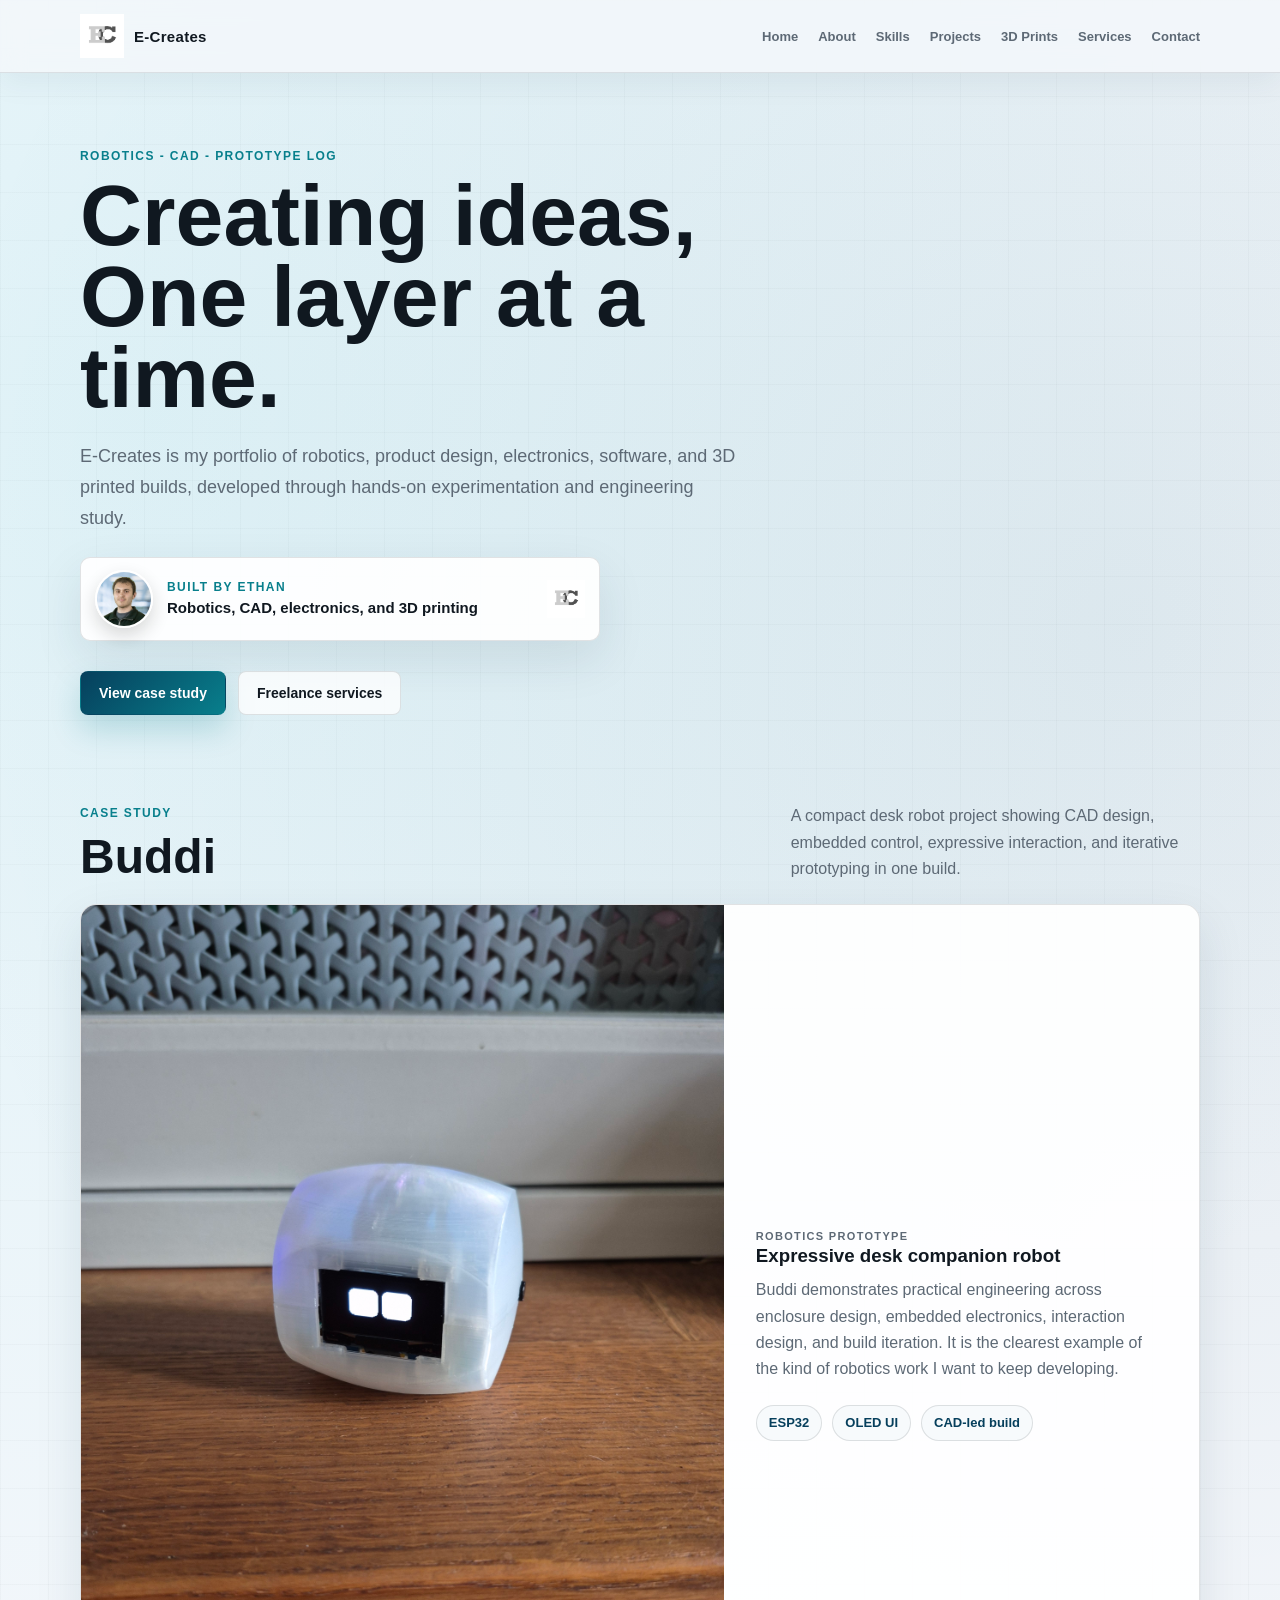
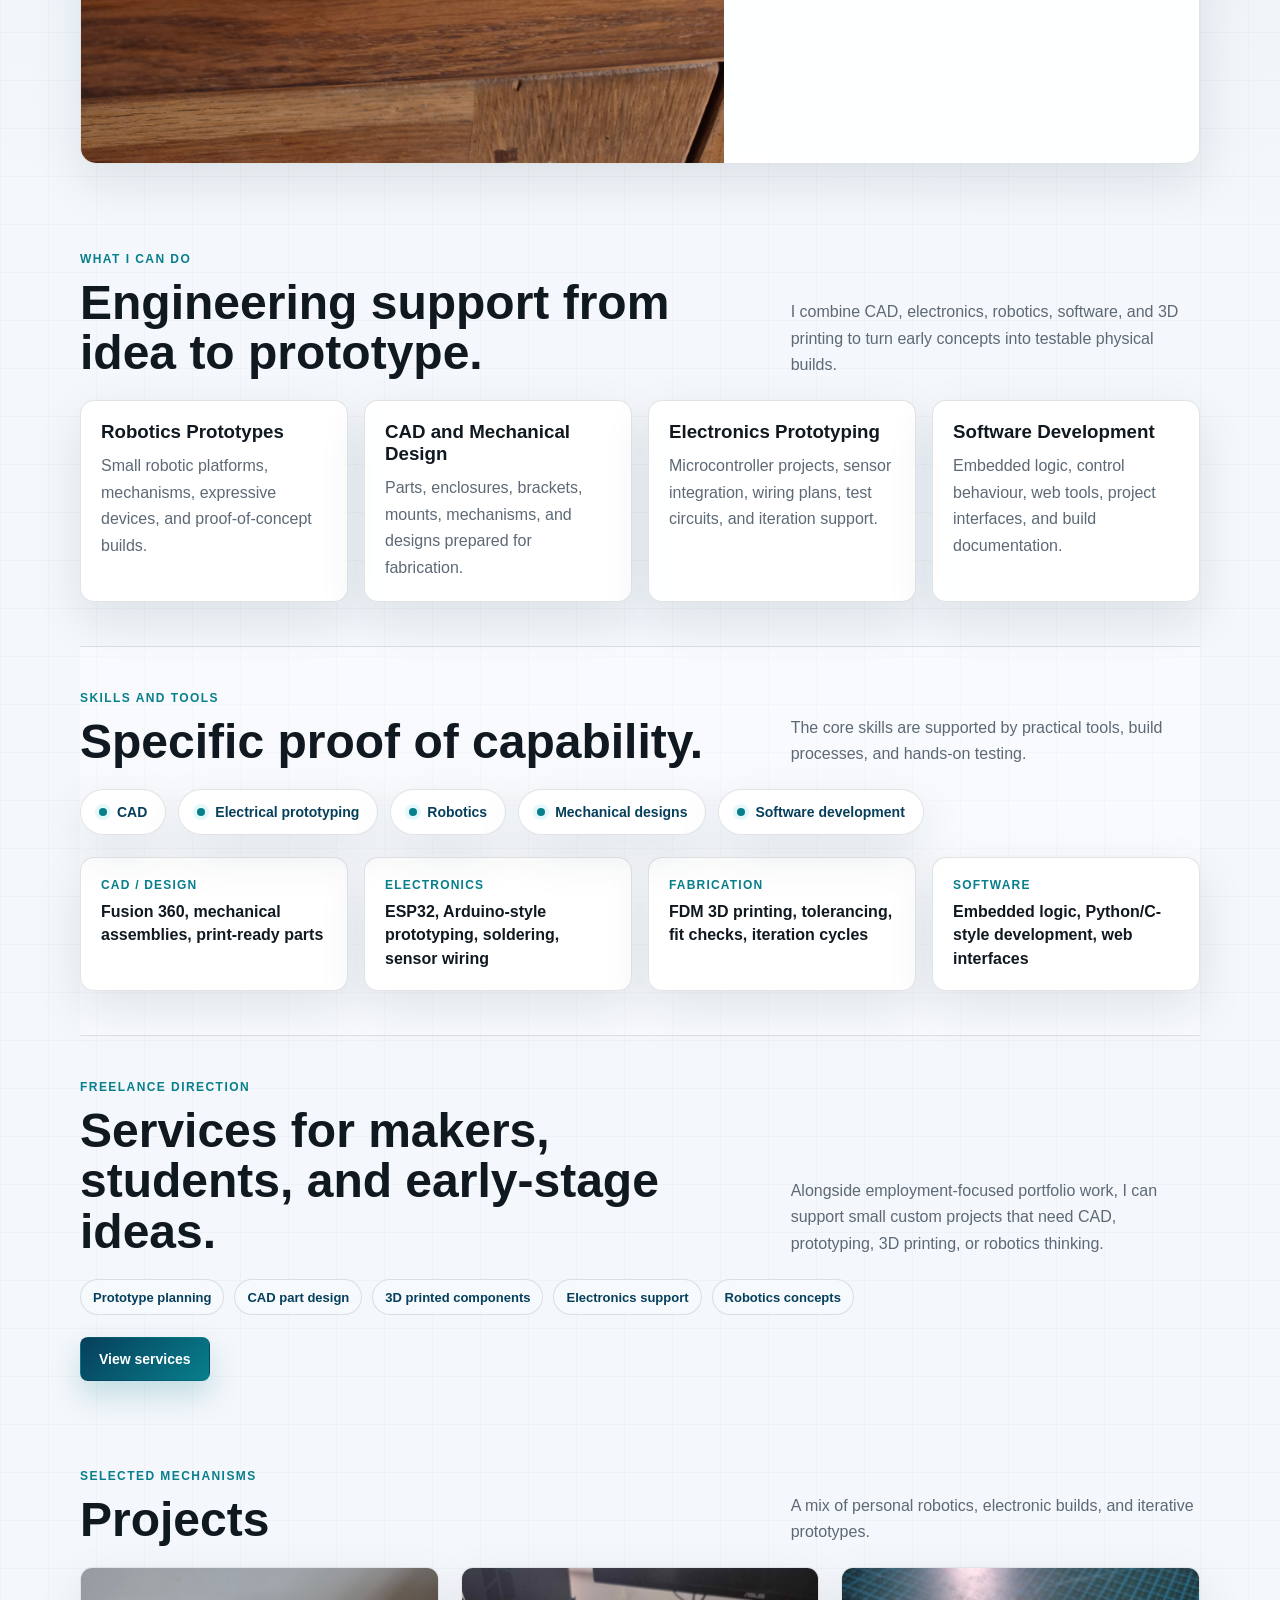
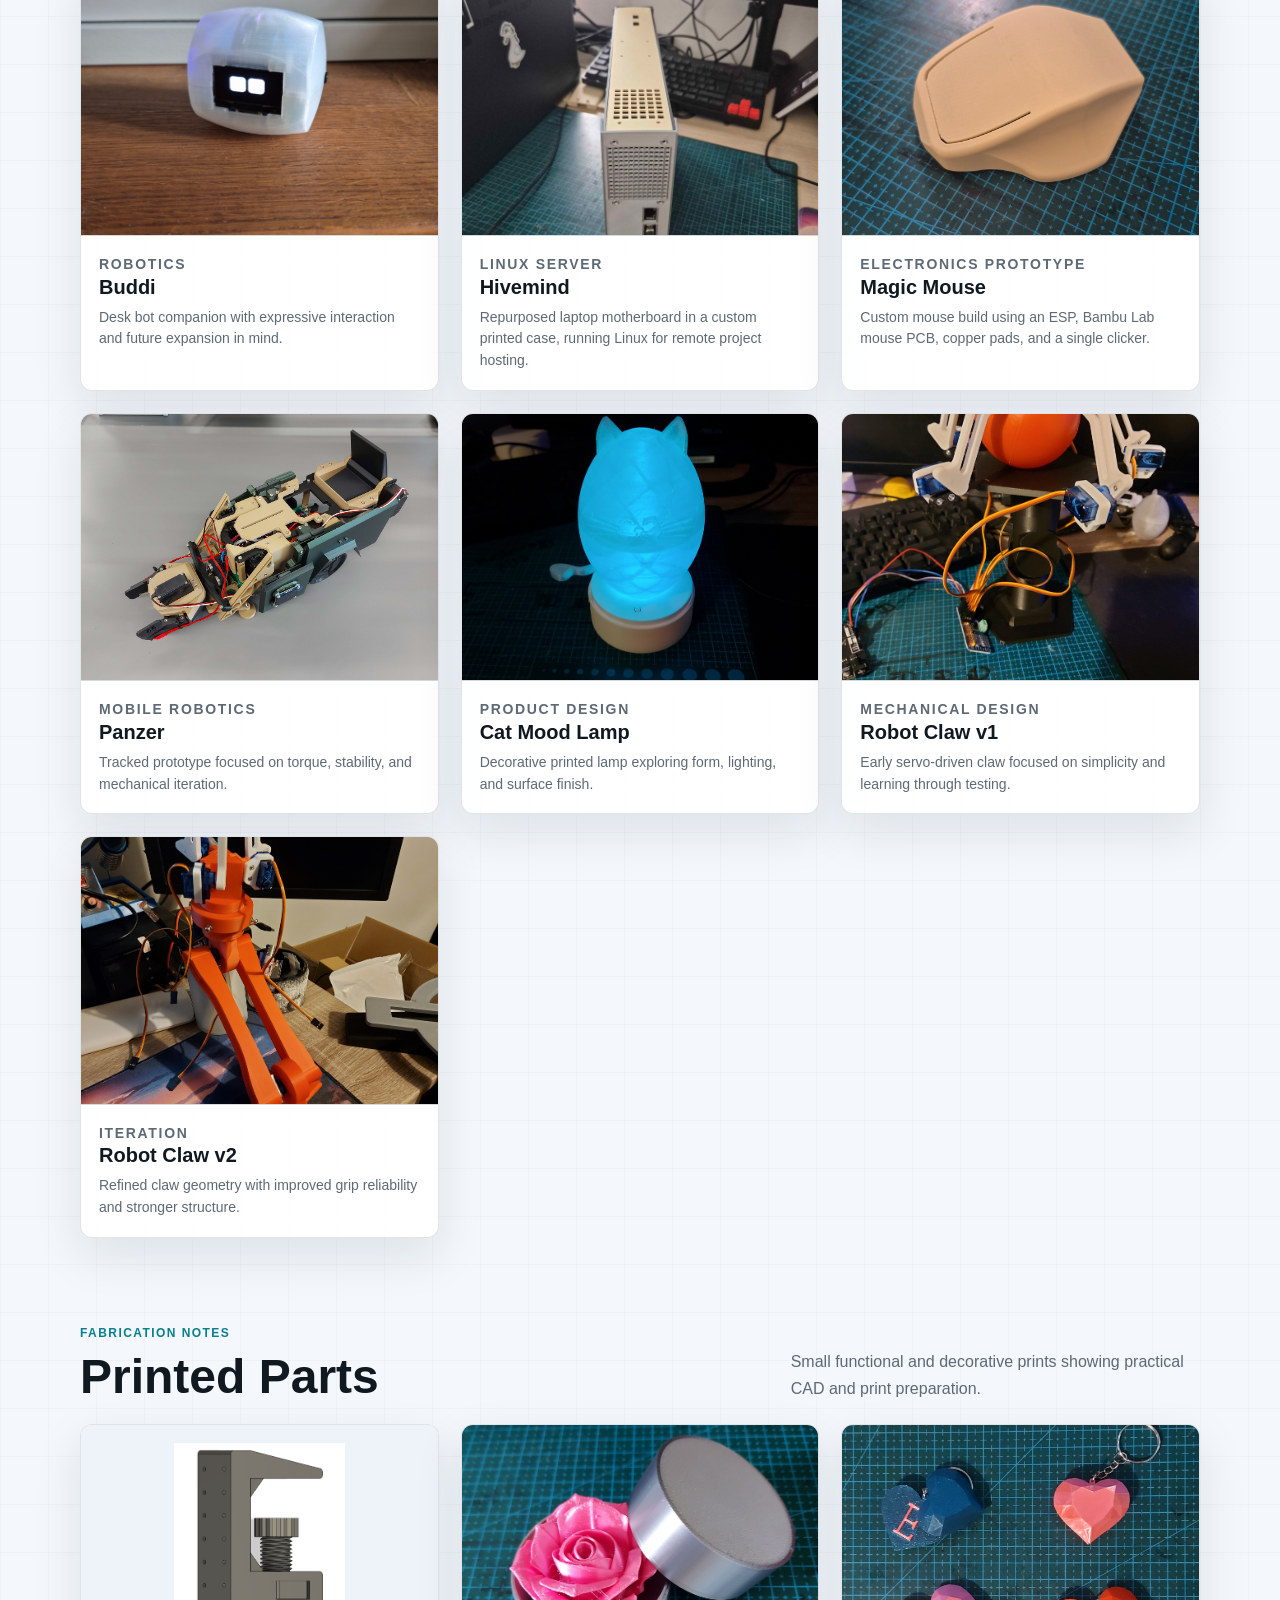
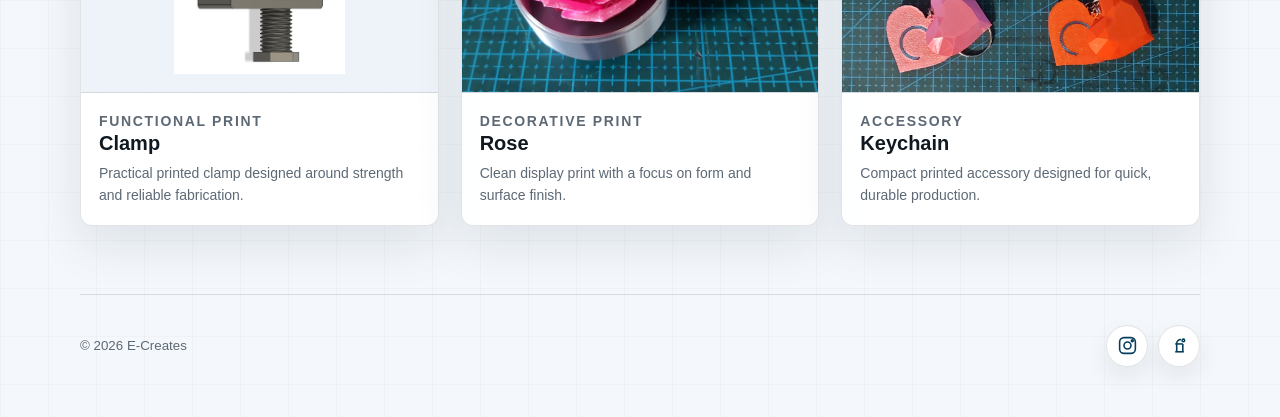
==== commit ab043c20: "updated" ====
--- a/index.html
+++ b/index.html
@@ -63,7 +63,7 @@
         <div class="container hero-grid">
           <div class="hero-copy">
             <p class="eyebrow">Robotics - CAD - Prototype log</p>
-            <h1>Designing practical ideas into working prototypes.</h1>
+            <h1>Creating ideas, One layer at a time.</h1>
             <p class="hero-subtitle">
               E-Creates is my portfolio of robotics, product design, electronics, software,
               and 3D printed builds, developed through hands-on experimentation and engineering study.
@@ -114,7 +114,7 @@
 - Compact desk-friendly form factor
 - Modular magnetic attachments
 - Designed for future expansion and interaction"
-          data-image="assets/buddi.jpg"
+          data-image="assets/buddi2.jpg"
         >
           <div class="case-study-media">
             <img src="assets/buddi.jpg" alt="Buddi desk robot project" />
@@ -258,7 +258,7 @@
 - Compact desk-friendly form factor
 - Modular magnetic attachments
 - Designed for future expansion and interaction"
-            data-image="assets/buddi.jpg"
+            data-image="assets/buddi2.jpg"
           >
             <div class="thumb">
               <img src="assets/buddi.jpg" alt="Buddi thumbnail" />
@@ -273,25 +273,60 @@
           <article
             class="card clickable"
             data-title="Hivemind"
-            data-desc="Coming soon"
-            data-stage="Planning"
-            data-tools="Robotics, CAD, electronics"
-            data-problem="Create a dedicated space for a future robotics project before final images and build details are ready."
-            data-role="Planning, project framing, and portfolio structure."
-            data-decisions="Added a placeholder image state|Kept the wording flexible for future updates|Prepared the modal for fuller technical detail later"
-            data-learned="A project can be presented early if the status is clear|Placeholders should look intentional rather than unfinished"
-            data-outcome="This space is ready for the project image, build notes, and technical details once the project develops further."
-            data-details="Key details:
-- Coming soon"
-            data-image=""
-          >
-            <div class="thumb placeholder-thumb">
-              <span>Hivemind</span>
-            </div>
-            <div class="card-body">
-              <p class="card-kicker">Coming soon</p>
+            data-desc="Lightweight Linux server built from a stripped laptop motherboard."
+            data-stage="Working server build"
+            data-tools="Linux, laptop motherboard, CAD, 3D printing, local Llama"
+            data-problem="Turn an old laptop motherboard into a lightweight always-available server that can act as the main compute point for future robotics and software projects."
+            data-role="Laptop teardown, CAD enclosure design, 3D printed casing, Linux setup, remote access configuration, and planning the Buddi connection."
+            data-decisions="Stripped the laptop down to the motherboard|Built a 3D modelled casing around the hardware|Ran Linux for remote access and project hosting|Designed it as the central compute point for future builds|Planned a Buddi connection for locally hosted Llama personality features"
+            data-learned="Repurposed laptop hardware can become a useful project server|Cooling and port access matter when designing a custom enclosure|Local AI hosting needs more compute than small robots can carry onboard|Remote access makes the server useful without needing a dedicated screen"
+            data-outcome="Hivemind now acts as a lightweight Linux server for future projects, with remote access and a planned connection to Buddi so a locally hosted Llama model can give the robot higher-level personality features."
+            data-details="Key details:
+- Stripped old laptop down to its motherboard
+- Custom 3D modelled and printed casing
+- Runs Linux as a lightweight project server
+- Accessible remotely
+- Designed as the main compute point for future projects
+- Supports planned Buddi connection through a locally hosted Llama model"
+            data-image="assets/hivemind-2.jpg"
+            data-image-fit="contain"
+          >
+            <div class="thumb">
+              <img src="assets/hivemind-1.jpg" alt="Hivemind lightweight Linux server casing" />
+            </div>
+            <div class="card-body">
+              <p class="card-kicker">Linux server</p>
               <h3>Hivemind</h3>
-              <p>A new project space with a placeholder image area ready for your final visuals.</p>
+              <p>Repurposed laptop motherboard in a custom printed case, running Linux for remote project hosting.</p>
+            </div>
+          </article>
+
+          <article
+            class="card clickable"
+            data-title="Magic Mouse"
+            data-desc="Custom single-click mouse using an ESP and copper touch pads."
+            data-stage="Working prototype"
+            data-tools="ESP, Bambu Lab mouse PCB, copper pads"
+            data-problem="Recreate normal mouse behaviour with a custom shell, a single physical clicker, and copper pads that can trigger artificial mouse input signals."
+            data-role="Electronics integration, mouse PCB adaptation, wiring, input testing, enclosure work, and behaviour tuning."
+            data-decisions="Latched an ESP onto the Bambu Lab mouse PCB|Used copper pads to replicate normal mouse input behaviour|Kept the control surface simple with one main clicker|Designed the build so the electronics remain accessible for testing"
+            data-learned="Mouse inputs need clean, repeatable signal behaviour|Small enclosures make wiring and access planning important|Copper touch pads can stand in for conventional controls when the input logic is tuned carefully"
+            data-outcome="Built as a custom mouse prototype that combines a Bambu Lab mouse PCB, ESP-based input generation, copper pads, and a simplified click mechanism."
+            data-details="Key details:
+- ESP generates artificial mouse input signals
+- Bambu Lab mouse PCB used as the base
+- Single physical clicker
+- Copper pads replicate normal mouse behaviour
+- Custom enclosure with accessible internal electronics"
+            data-image="assets/magic-mouse-internals.jpeg"
+          >
+            <div class="thumb">
+              <img src="assets/magic-mouse.jpeg" alt="Magic Mouse custom mouse prototype" />
+            </div>
+            <div class="card-body">
+              <p class="card-kicker">Electronics prototype</p>
+              <h3>Magic Mouse</h3>
+              <p>Custom mouse build using an ESP, Bambu Lab mouse PCB, copper pads, and a single clicker.</p>
             </div>
           </article>
 
@@ -514,6 +549,36 @@
 
     <footer class="container footer">
       <small>&copy; <span id="year"></span> E-Creates</small>
+      <div class="social-links">
+        <a
+          class="social-icon-link"
+          href="https://www.instagram.com/e_creates02/"
+          target="_blank"
+          rel="noopener noreferrer"
+          aria-label="E-Creates on Instagram"
+        >
+          <svg viewBox="0 0 24 24" aria-hidden="true" focusable="false">
+            <rect x="3" y="3" width="18" height="18" rx="5" />
+            <circle cx="12" cy="12" r="4" />
+            <circle cx="17.5" cy="6.5" r="1.1" />
+          </svg>
+        </a>
+        <a
+          class="social-icon-link"
+          href="https://www.fiverr.com/s/bd4V3ak"
+          target="_blank"
+          rel="noopener noreferrer"
+          aria-label="E-Creates on Fiverr"
+        >
+          <svg viewBox="0 0 24 24" aria-hidden="true" focusable="false">
+            <circle cx="16.4" cy="6.2" r="1.5" />
+            <path d="M7.1 19.2h9.8" />
+            <path d="M8.8 19.2V10.1c0-3 1.8-4.9 4.9-4.9" />
+            <path d="M7.1 10.2h8.7" />
+            <path d="M15.8 10.2v9" />
+          </svg>
+        </a>
+      </div>
     </footer>
 
     <div class="modal" id="modal" aria-hidden="true">
--- a/styles.css
+++ b/styles.css
@@ -407,10 +407,49 @@
 }
 
 .footer {
+  display: flex;
+  align-items: center;
+  justify-content: space-between;
+  gap: 16px;
   padding: 30px 0 50px;
   color: var(--muted);
   border-top: 1px solid var(--line);
   margin-top: 24px;
+}
+
+.social-links {
+  display: flex;
+  align-items: center;
+  gap: 10px;
+}
+
+.social-icon-link {
+  display: inline-flex;
+  align-items: center;
+  justify-content: center;
+  width: 42px;
+  height: 42px;
+  border: 1px solid var(--line);
+  border-radius: 999px;
+  color: var(--accent-strong);
+  background: var(--surface);
+  box-shadow: 0 10px 24px rgba(21, 45, 68, 0.08);
+  transition: transform 160ms ease, box-shadow 160ms ease, color 160ms ease;
+}
+
+.social-icon-link:hover,
+.social-icon-link:focus-visible {
+  color: var(--accent);
+  transform: translateY(-2px);
+  box-shadow: 0 16px 32px rgba(21, 45, 68, 0.14);
+}
+
+.social-icon-link svg {
+  width: 21px;
+  height: 21px;
+  fill: none;
+  stroke: currentColor;
+  stroke-width: 1.8;
 }
 
 .modal {
@@ -1907,3 +1946,66 @@
 .hero h1 {
   max-width: 13.5ch;
 }
+
+/* Project overview fixed-image layout */
+.modal-panel {
+  max-height: calc(100dvh - 48px);
+  margin: 24px auto;
+  overflow: hidden;
+}
+
+.modal-content {
+  height: calc(100dvh - 48px);
+  min-height: 0;
+  max-height: calc(100dvh - 48px);
+}
+
+.modal-image-wrap {
+  height: 100%;
+  min-height: clamp(320px, 58vh, 560px);
+}
+
+.modal-image-wrap.is-contained {
+  display: grid;
+  place-items: center;
+  padding: 18px;
+}
+
+.modal-image-wrap.is-contained img {
+  height: auto;
+  max-height: calc(100dvh - 84px);
+  object-fit: contain;
+}
+
+.modal-text {
+  max-height: calc(100dvh - 48px);
+  overflow-y: auto;
+  padding-bottom: 44px;
+}
+
+@media (max-width: 700px) {
+  .modal-panel {
+    width: min(94%, 560px);
+    max-height: calc(100dvh - 24px);
+    margin: 12px auto;
+    overflow-y: auto;
+  }
+
+  .modal-content {
+    height: auto;
+    max-height: none;
+    min-height: 0;
+    overflow: visible;
+  }
+
+  .modal-image-wrap {
+    height: auto;
+    min-height: 240px;
+  }
+
+  .modal-text {
+    max-height: none;
+    overflow: visible;
+    padding-bottom: 36px;
+  }
+}
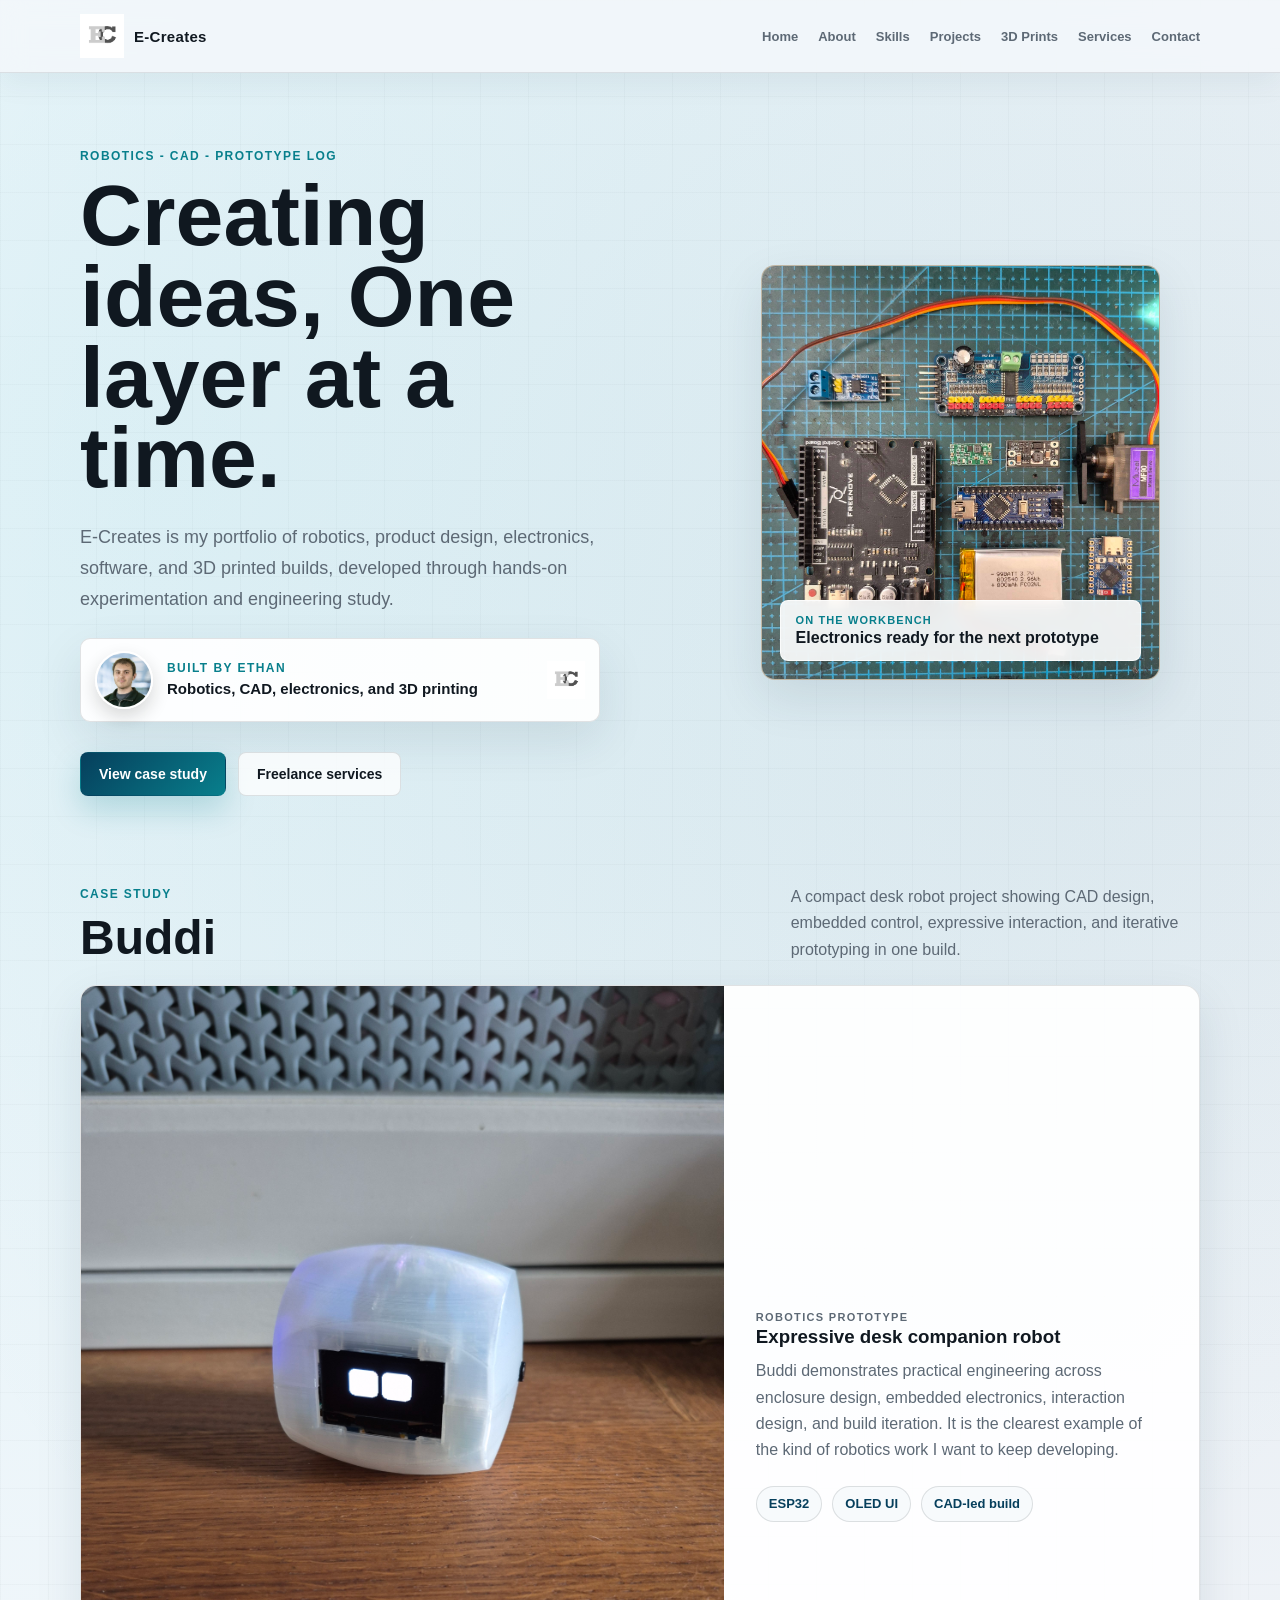
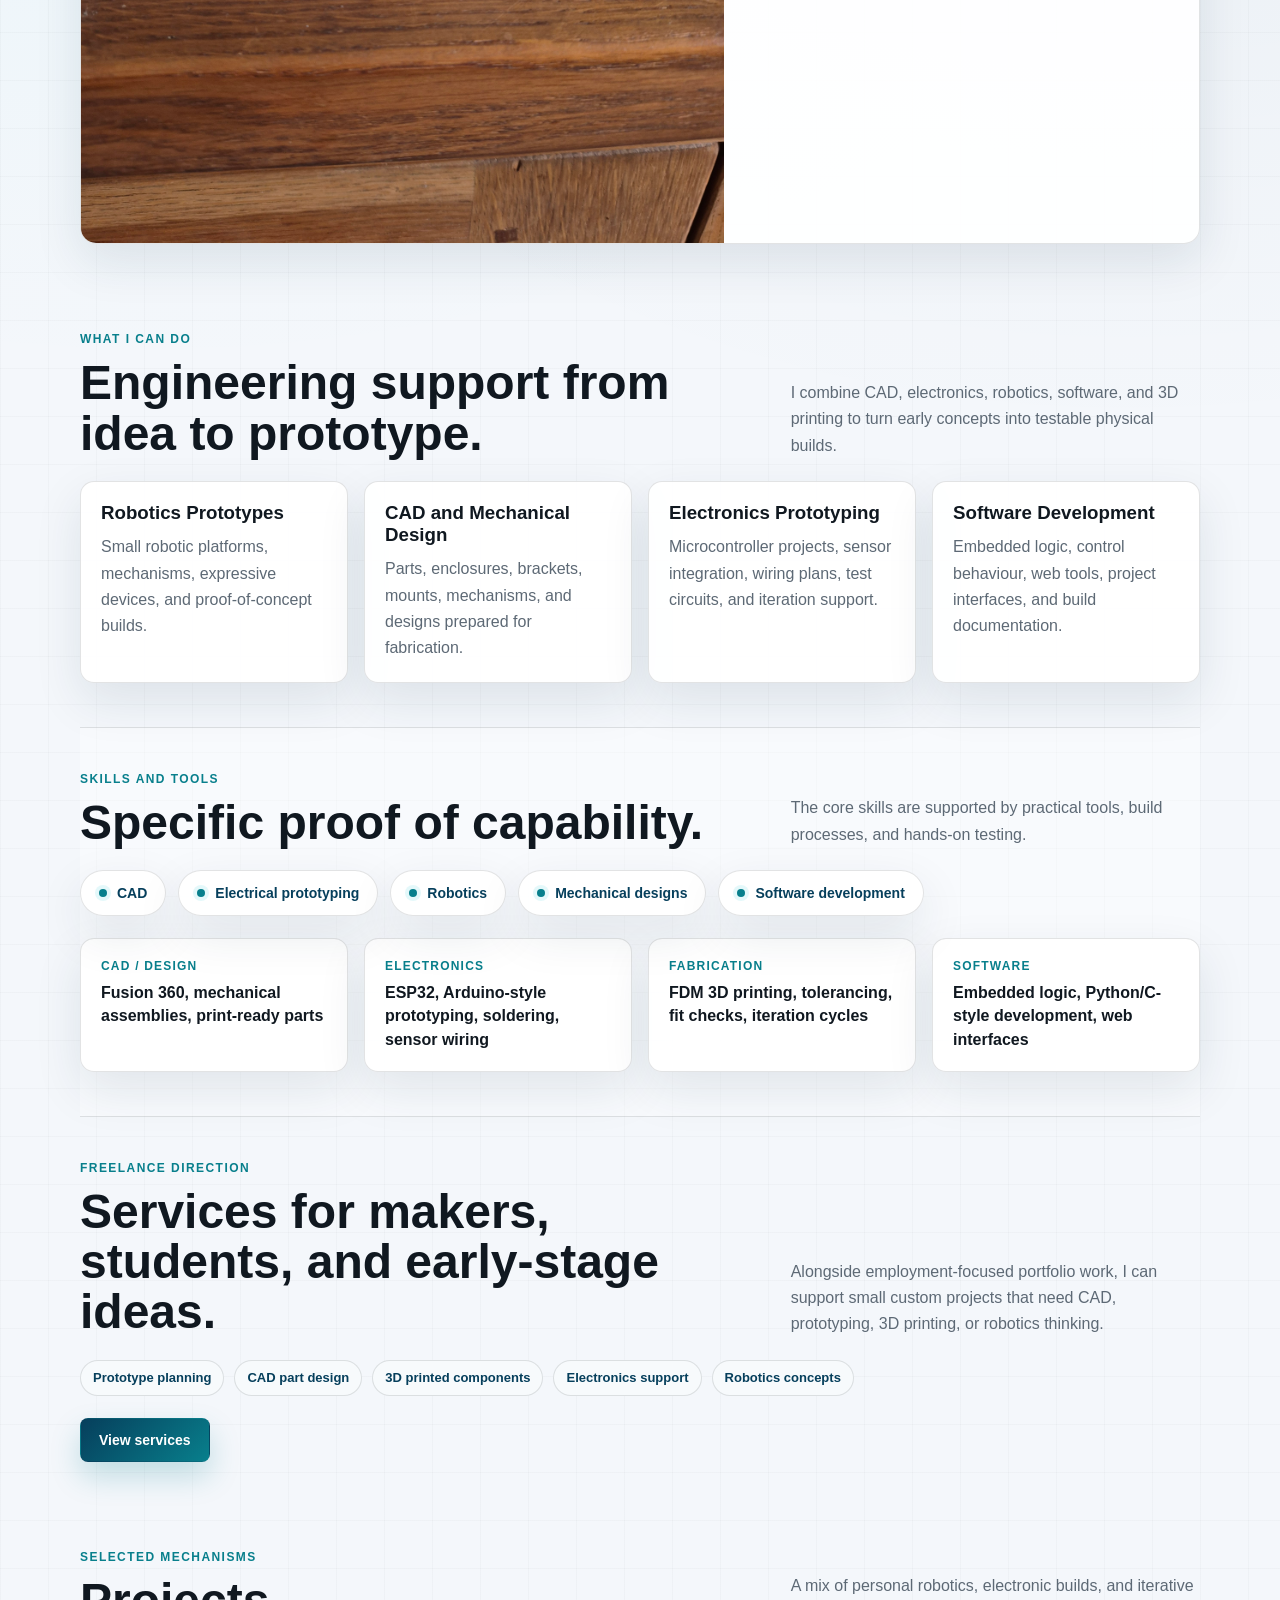
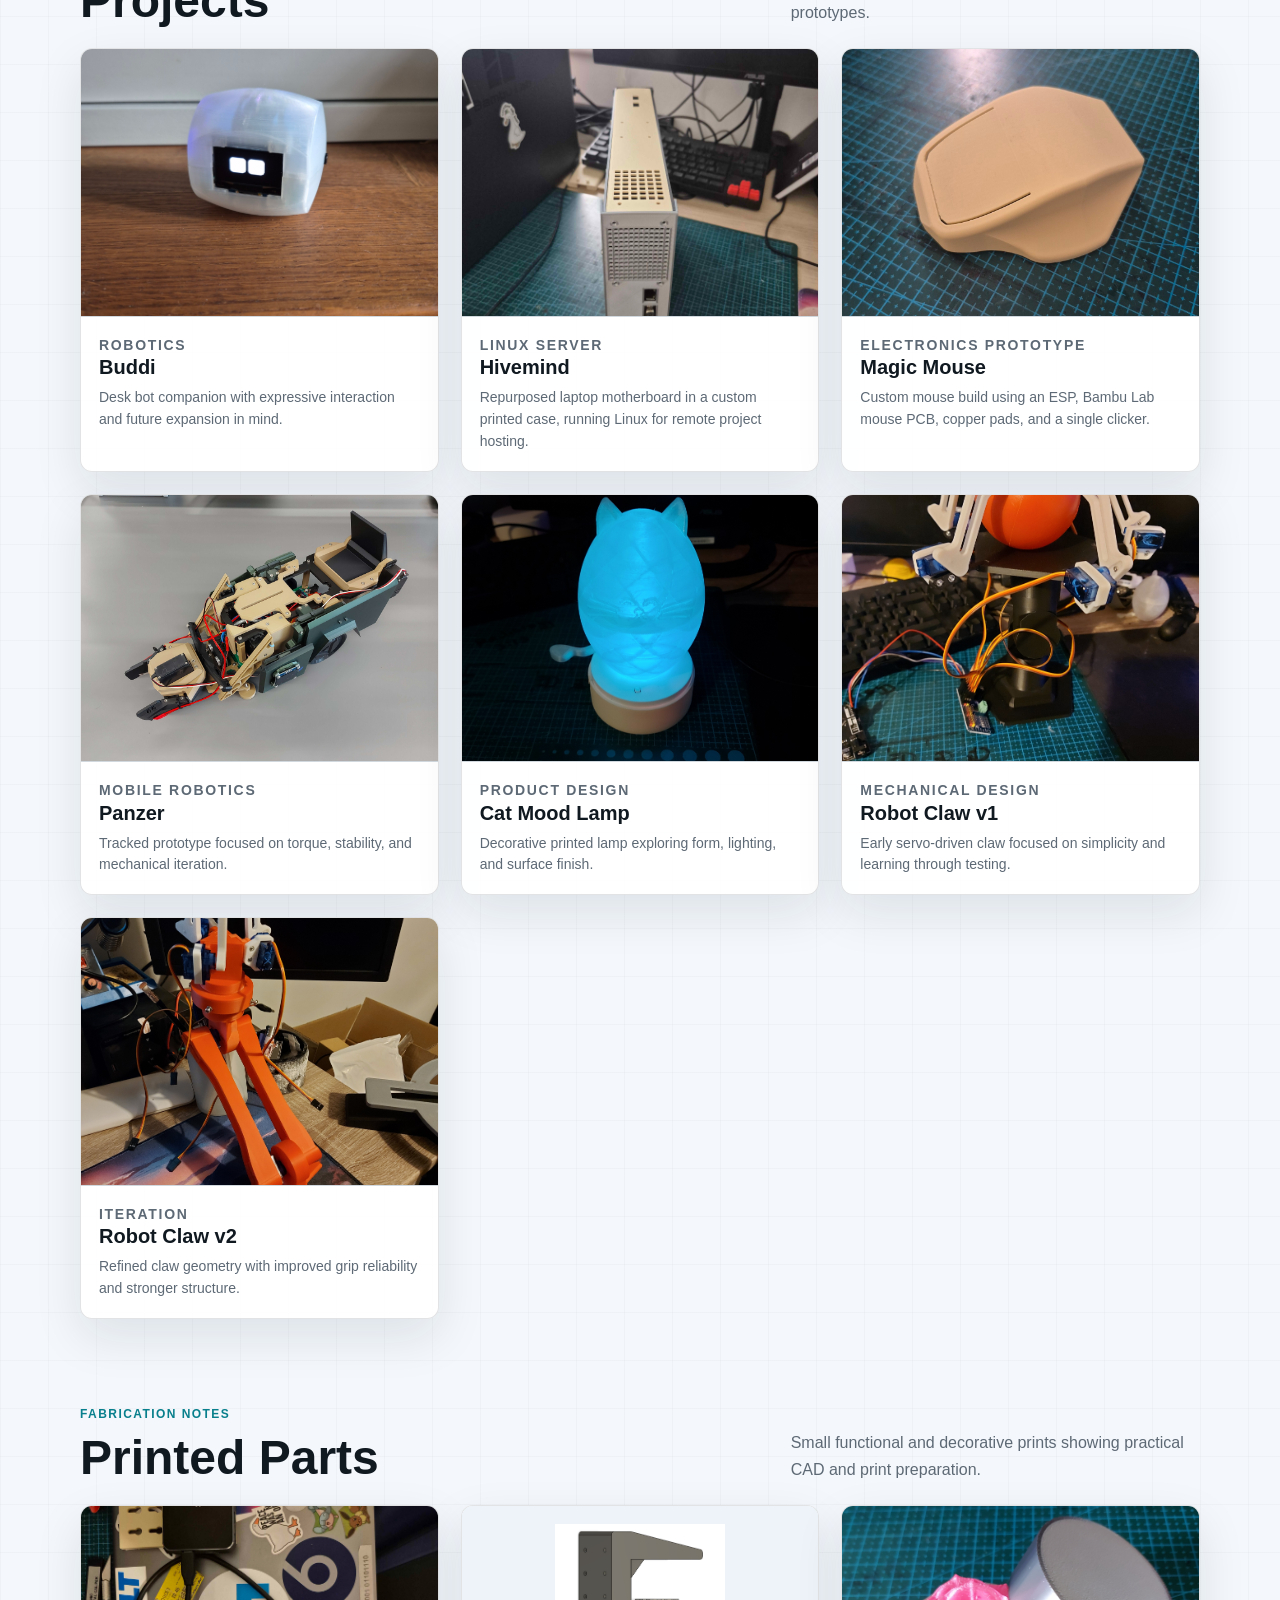
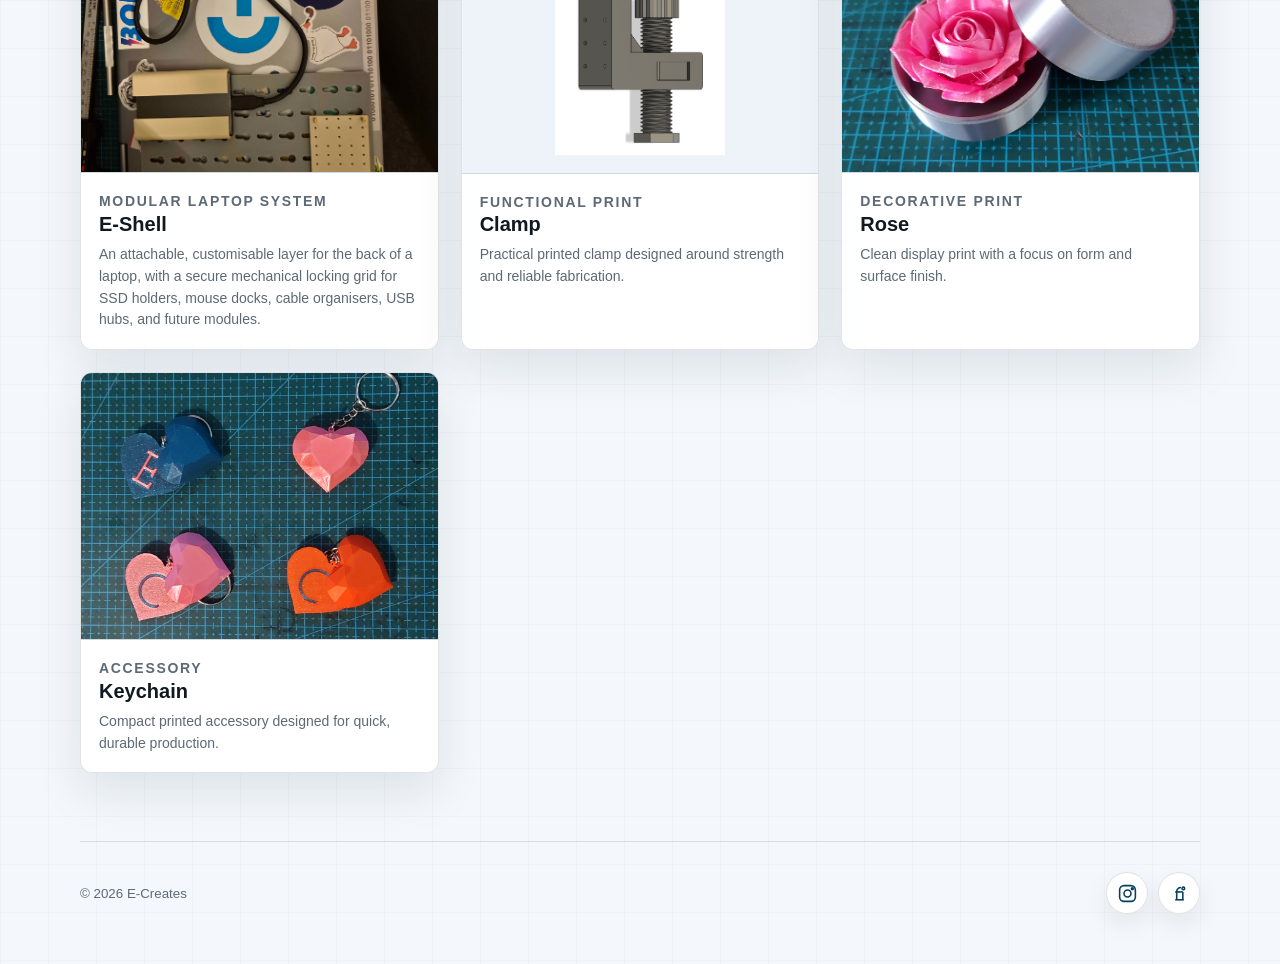
==== commit 56ee8d78: "added E-Shell + feature adjustments" ====
--- a/index.html
+++ b/index.html
@@ -81,6 +81,16 @@
               <a class="btn secondary" href="services.html">Freelance services</a>
             </div>
           </div>
+          <figure class="hero-showcase hero-workbench">
+            <img
+              src="assets/electronics-workbench.jpg"
+              alt="Microcontrollers, motor-control boards, a servo, and prototyping components arranged on a cutting mat"
+            />
+            <figcaption class="showcase-caption">
+              <span>On the workbench</span>
+              <strong>Electronics ready for the next prototype</strong>
+            </figcaption>
+          </figure>
         </div>
       </section>
 
@@ -114,7 +124,8 @@
 - Compact desk-friendly form factor
 - Modular magnetic attachments
 - Designed for future expansion and interaction"
-          data-image="assets/buddi2.jpg"
+          data-image="assets/buddi.jpg"
+          data-images="assets/buddi.jpg|assets/buddi2.jpg"
         >
           <div class="case-study-media">
             <img src="assets/buddi.jpg" alt="Buddi desk robot project" />
@@ -258,7 +269,8 @@
 - Compact desk-friendly form factor
 - Modular magnetic attachments
 - Designed for future expansion and interaction"
-            data-image="assets/buddi2.jpg"
+            data-image="assets/buddi.jpg"
+            data-images="assets/buddi.jpg|assets/buddi2.jpg"
           >
             <div class="thumb">
               <img src="assets/buddi.jpg" alt="Buddi thumbnail" />
@@ -288,7 +300,8 @@
 - Accessible remotely
 - Designed as the main compute point for future projects
 - Supports planned Buddi connection through a locally hosted Llama model"
-            data-image="assets/hivemind-2.jpg"
+            data-image="assets/hivemind-1.jpg"
+            data-images="assets/hivemind-1.jpg|assets/hivemind-2.jpg"
             data-image-fit="contain"
           >
             <div class="thumb">
@@ -318,7 +331,8 @@
 - Single physical clicker
 - Copper pads replicate normal mouse behaviour
 - Custom enclosure with accessible internal electronics"
-            data-image="assets/magic-mouse-internals.jpeg"
+            data-image="assets/magic-mouse.jpeg"
+            data-images="assets/magic-mouse.jpeg|assets/magic-mouse-internals.jpeg"
           >
             <div class="thumb">
               <img src="assets/magic-mouse.jpeg" alt="Magic Mouse custom mouse prototype" />
@@ -457,6 +471,40 @@
         </div>
 
         <div class="project-grid compact">
+          <article
+            class="card clickable e-shell-card"
+            data-title="E-Shell"
+            data-desc="A modular attachment layer that turns the back of a laptop into a customisable platform for everyday tools and accessories."
+            data-stage="Working prototype"
+            data-tools="CAD, 3D printing, mechanical design"
+            data-problem="Create a low-profile, adaptable way to carry and organise laptop accessories without permanently modifying the laptop or committing to a fixed layout."
+            data-role="Concept development, CAD modelling, locking-system design, print preparation, assembly, fit testing, and prototype iteration."
+            data-decisions="Used a repeatable keyhole pattern so modules can be moved and rearranged|Designed the backplate as a thin second layer to keep the laptop portable|Used a secure mechanical lock instead of permanent attachment|Developed modules around real accessories including an external SSD and cable management"
+            data-learned="A modular grid needs consistent tolerances across every attachment point|Accessory weight and cable direction affect the best module position|Low-profile parts still need enough material around each lock to remain durable"
+            data-outcome="E-Shell demonstrates a functional second layer for a laptop, keeping accessories organised, protected, and within reach while allowing the setup to evolve as modules are added or rearranged."
+            data-details="Key details:
+- Low-profile 3D printed laptop backplate
+- Repeatable mechanical keyhole locking system
+- Modules can be attached, removed, and rearranged
+- Prototype modules include an external SSD holder and mounting plate
+- Designed for future mouse docks, cable organisers, USB hubs, and other accessories"
+            data-image="assets/e-shell-laptop.jpg"
+            data-images="assets/e-shell-laptop.jpg|assets/e-shell-cad.png|assets/e-shell-ssd.jpg"
+            data-image-fit="contain"
+          >
+            <div class="thumb">
+              <img src="assets/e-shell-laptop.jpg" alt="E-Shell attachment system fitted to the back of a laptop" />
+            </div>
+            <div class="card-body">
+              <p class="card-kicker">Modular laptop system</p>
+              <h3>E-Shell</h3>
+              <p>
+                An attachable, customisable layer for the back of a laptop, with a secure mechanical
+                locking grid for SSD holders, mouse docks, cable organisers, USB hubs, and future modules.
+              </p>
+            </div>
+          </article>
+
           <article
             class="card clickable clamp-card"
             data-title="Desk Clamp"
@@ -591,6 +639,7 @@
           <div class="modal-image-wrap" id="modalImageWrap">
             <img id="modalImage" src="" alt="" />
             <div class="modal-placeholder" id="modalPlaceholder">Image placeholder</div>
+            <div class="modal-gallery" id="modalGallery" aria-label="Project images"></div>
           </div>
 
           <div class="modal-text">
--- a/styles.css
+++ b/styles.css
@@ -1936,7 +1936,7 @@
 
 /* Single case-study direction */
 .hero-grid {
-  grid-template-columns: minmax(0, 1fr);
+  grid-template-columns: minmax(0, 1fr) minmax(380px, 0.82fr);
 }
 
 .hero-copy {
@@ -1945,6 +1945,46 @@
 
 .hero h1 {
   max-width: 13.5ch;
+}
+
+.hero-workbench {
+  min-height: 0;
+  aspect-ratio: 1 / 1.04;
+}
+
+.hero-workbench img {
+  min-height: 0;
+  object-position: center;
+}
+
+.hero-workbench .showcase-caption {
+  display: grid;
+  gap: 3px;
+  padding: 13px 15px;
+  color: var(--text);
+  background: rgba(255, 255, 255, 0.9);
+  border: 1px solid rgba(255, 255, 255, 0.72);
+  border-radius: 8px;
+  backdrop-filter: blur(8px);
+}
+
+.hero-workbench .showcase-caption span {
+  color: var(--accent);
+  font-size: 11px;
+  font-weight: 800;
+  letter-spacing: 0.1em;
+  text-transform: uppercase;
+}
+
+@media (max-width: 900px) {
+  .hero-grid {
+    grid-template-columns: 1fr;
+  }
+
+  .hero-workbench {
+    width: min(100%, 620px);
+    aspect-ratio: 16 / 10;
+  }
 }
 
 /* Project overview fixed-image layout */
@@ -2009,3 +2049,49 @@
     padding-bottom: 36px;
   }
 }
+
+/* Featured printed-part system */
+.modal-gallery {
+  position: absolute;
+  right: 16px;
+  bottom: 16px;
+  left: 16px;
+  z-index: 2;
+  display: flex;
+  justify-content: center;
+  gap: 8px;
+}
+
+.modal-gallery[hidden] {
+  display: none;
+}
+
+.modal-gallery-thumb {
+  width: 68px;
+  height: 52px;
+  padding: 3px;
+  overflow: hidden;
+  cursor: pointer;
+  border: 2px solid rgba(255, 255, 255, 0.8);
+  border-radius: 7px;
+  background: #ffffff;
+  box-shadow: 0 4px 16px rgba(7, 17, 28, 0.25);
+}
+
+.modal-gallery-thumb.is-active {
+  border-color: var(--glow);
+}
+
+.modal-gallery-thumb img {
+  width: 100%;
+  height: 100%;
+  object-fit: cover;
+  border-radius: 3px;
+}
+
+@media (max-width: 700px) {
+  .modal-gallery-thumb {
+    width: 58px;
+    height: 46px;
+  }
+}
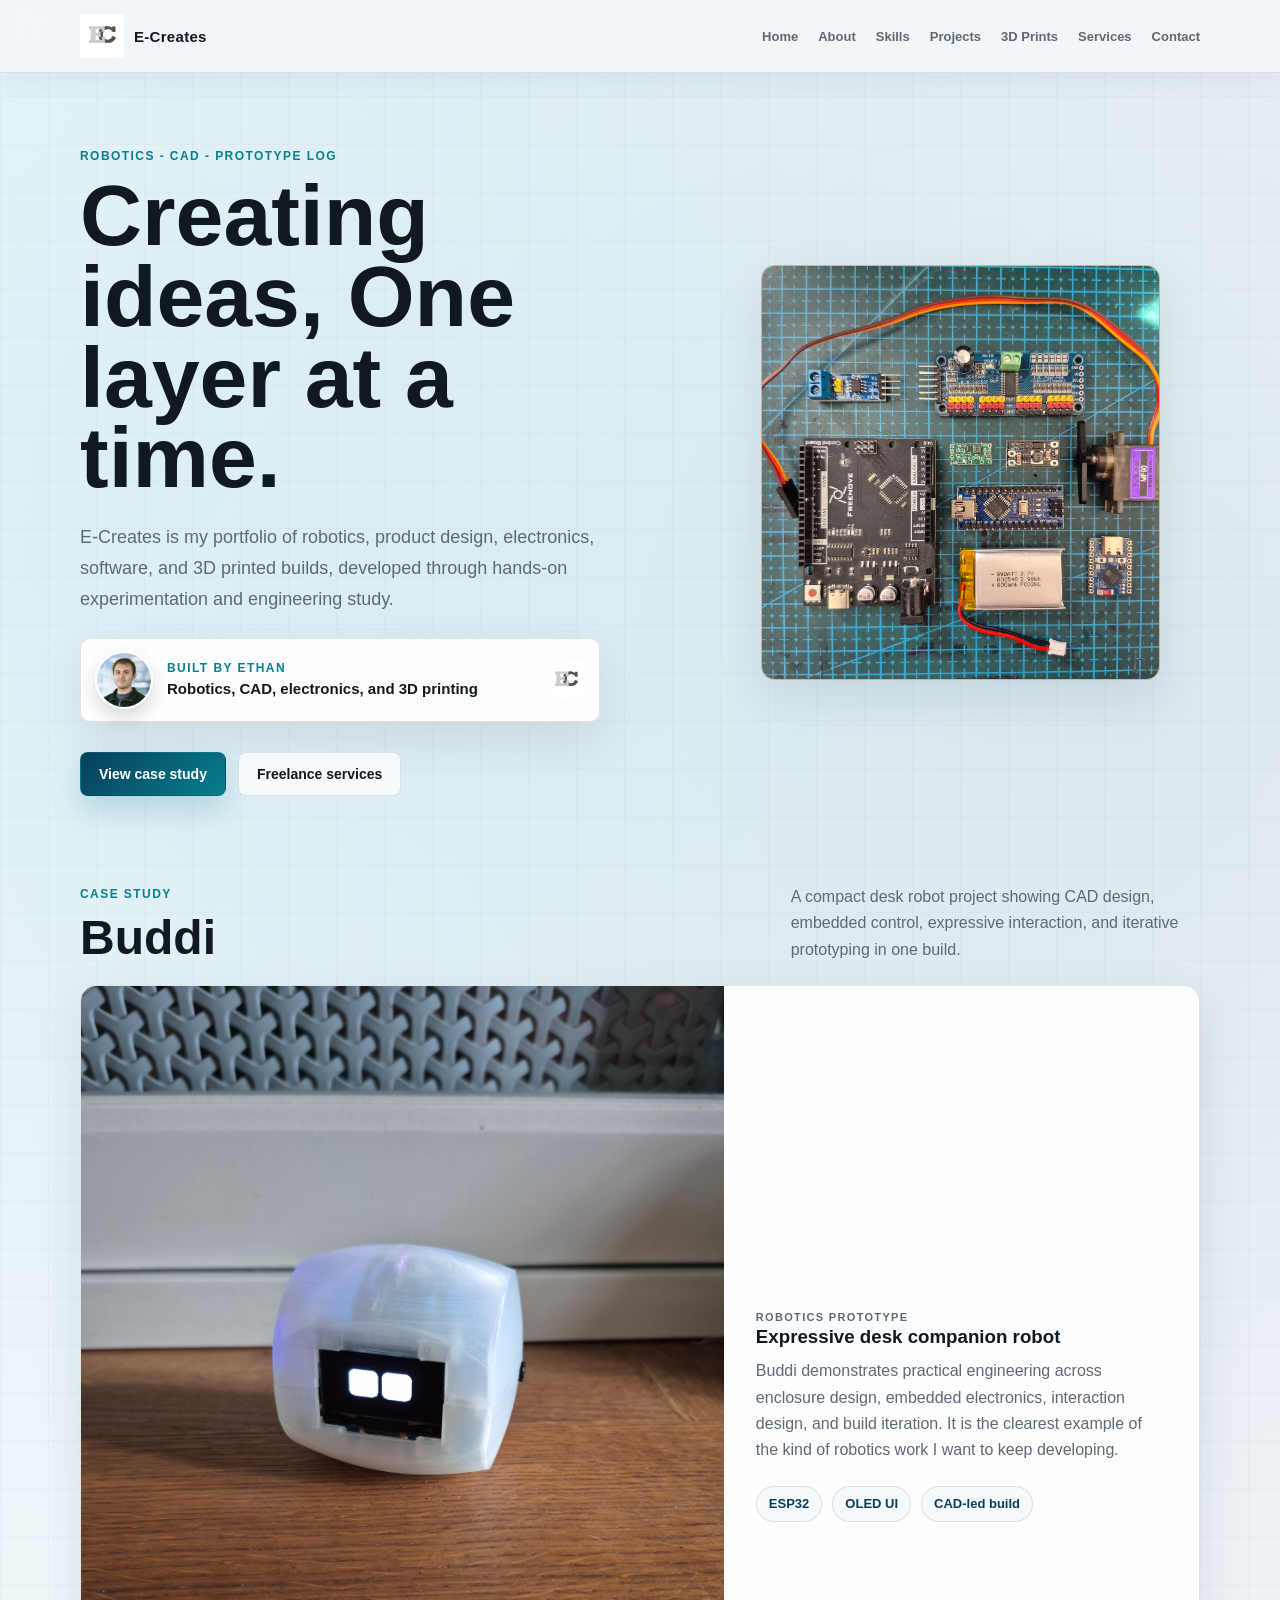
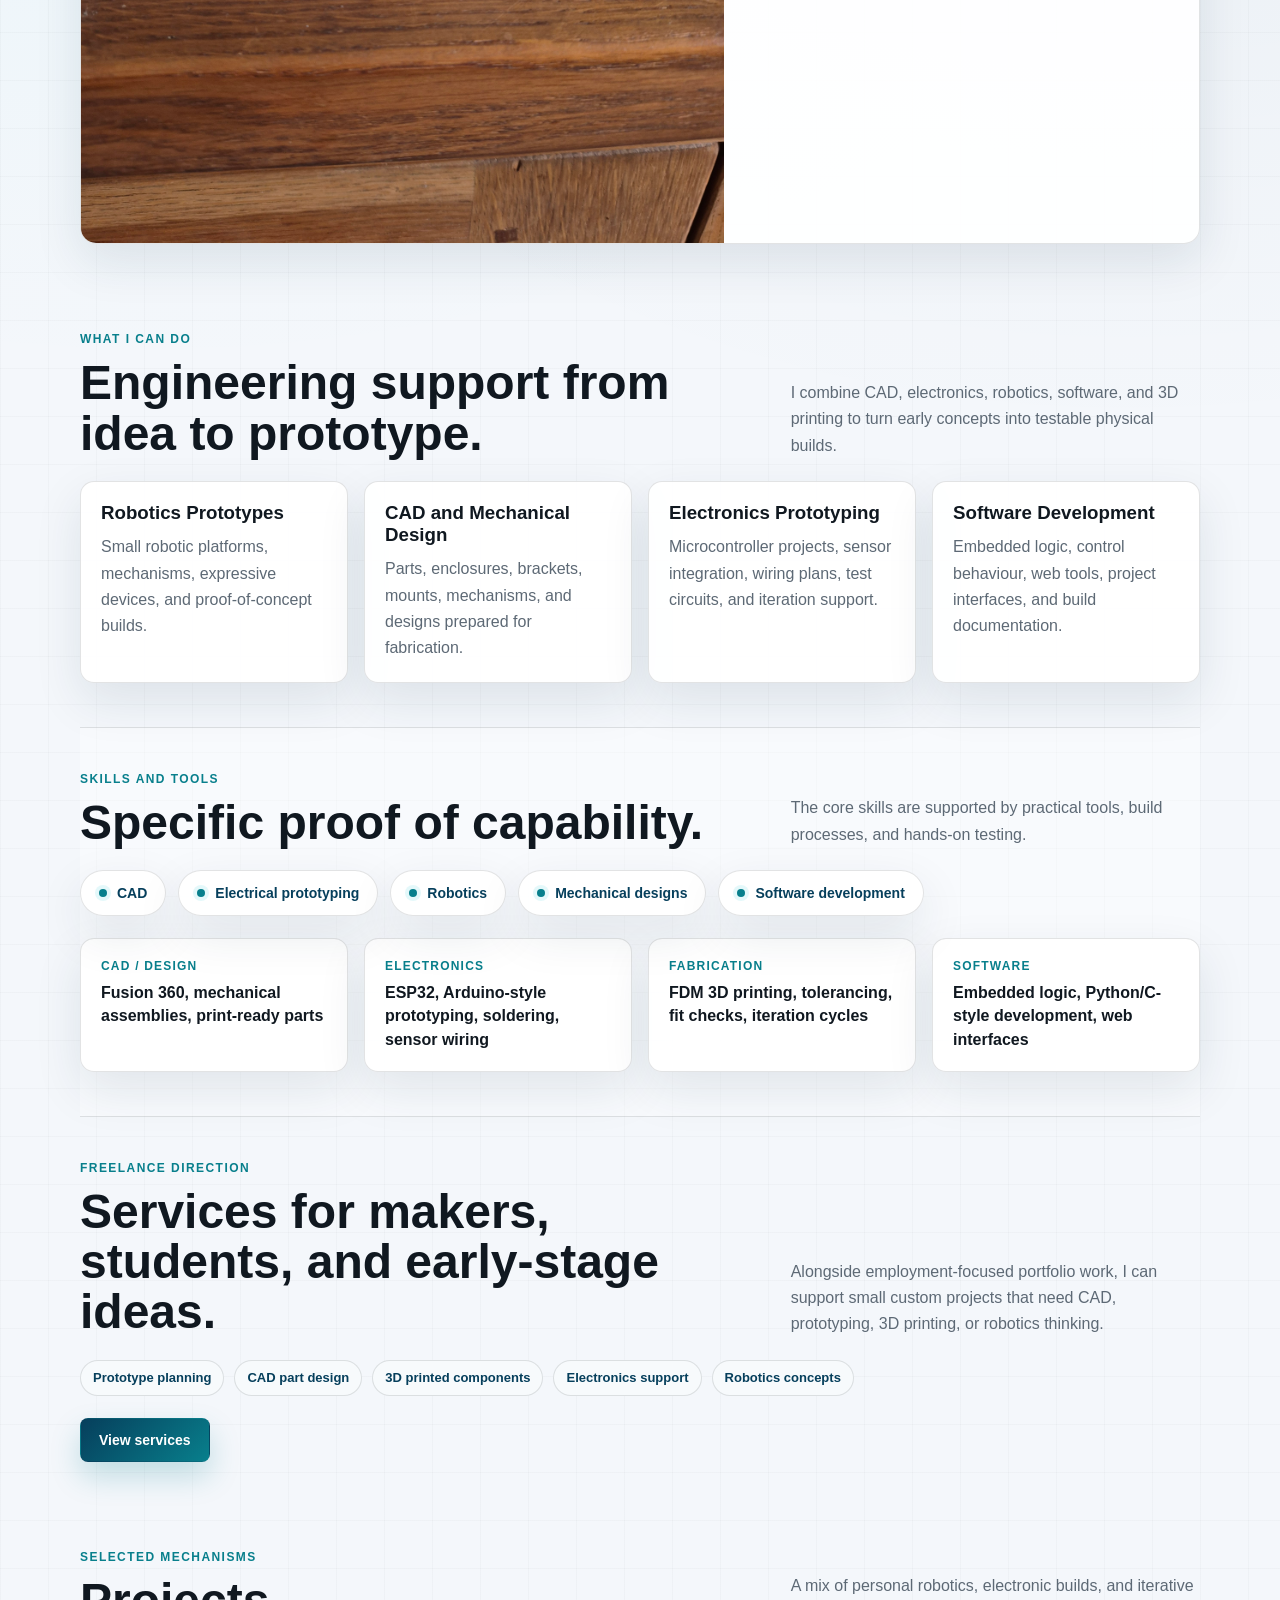
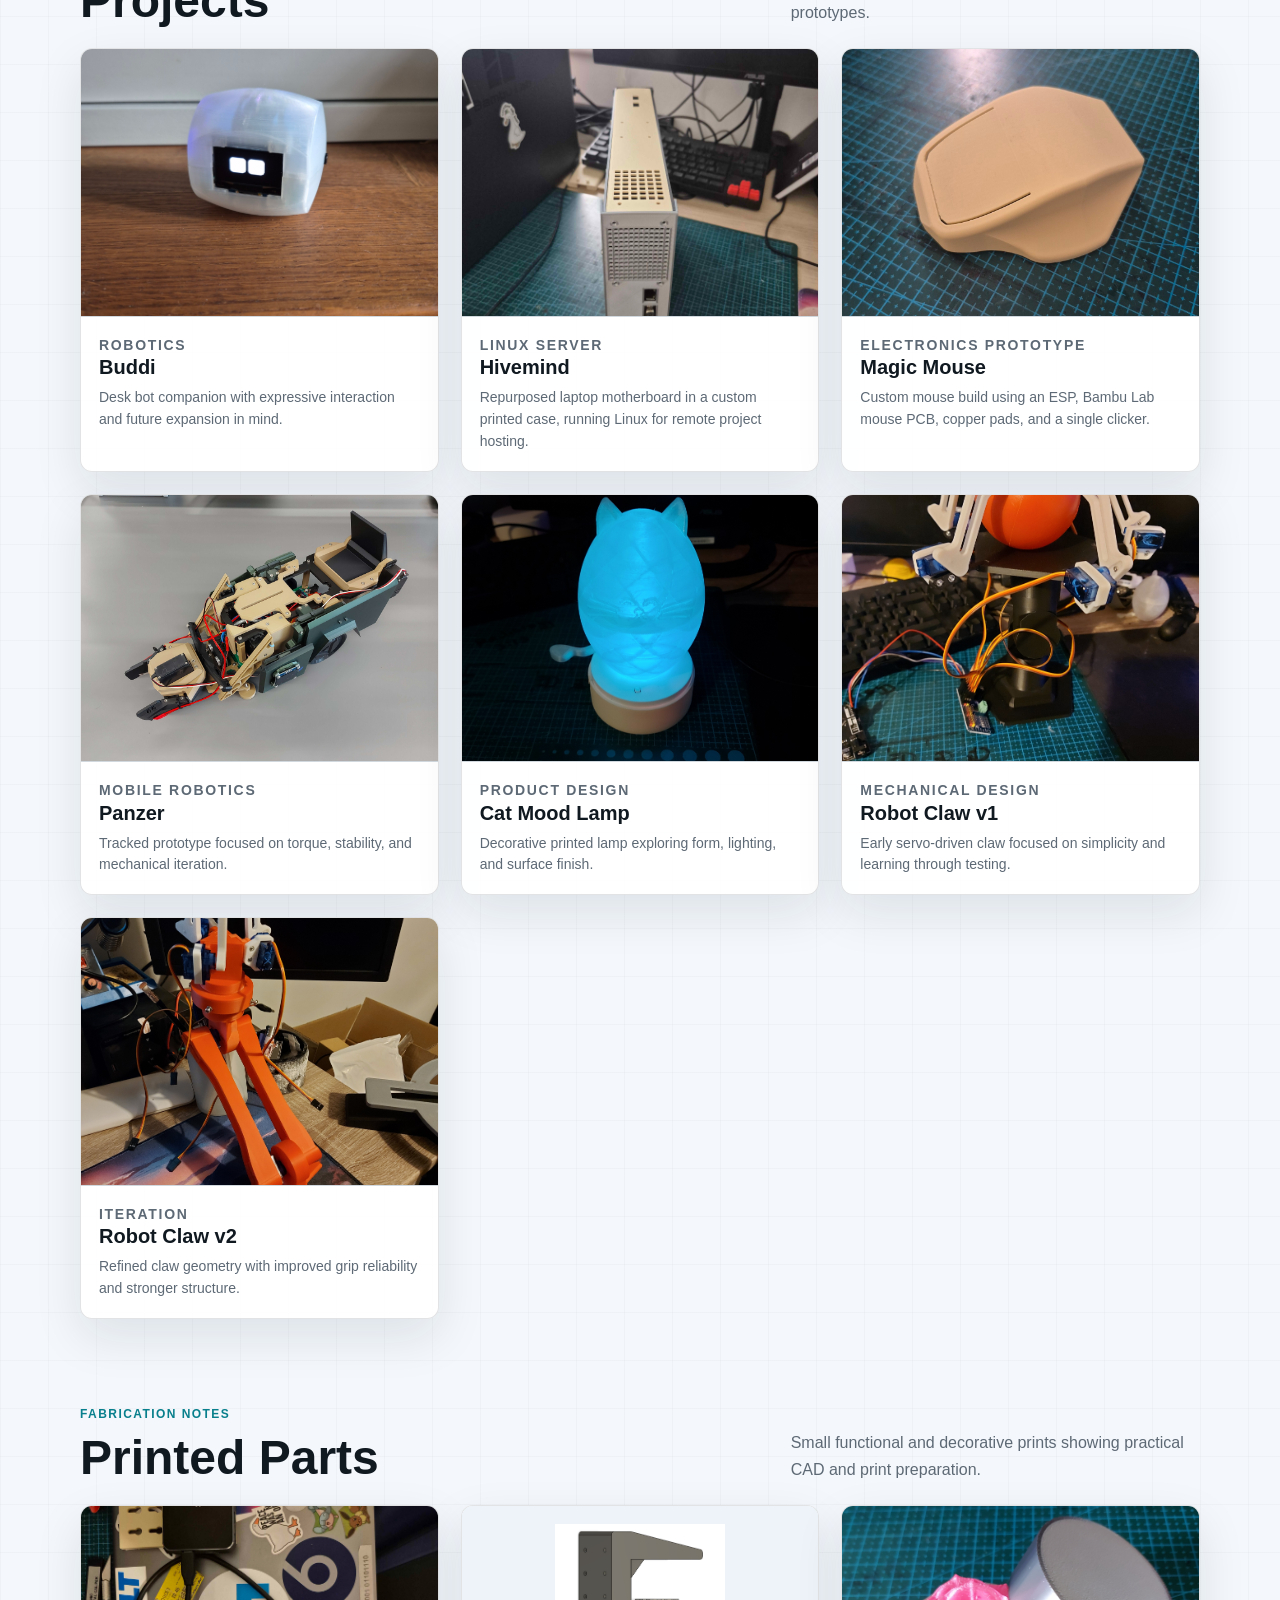
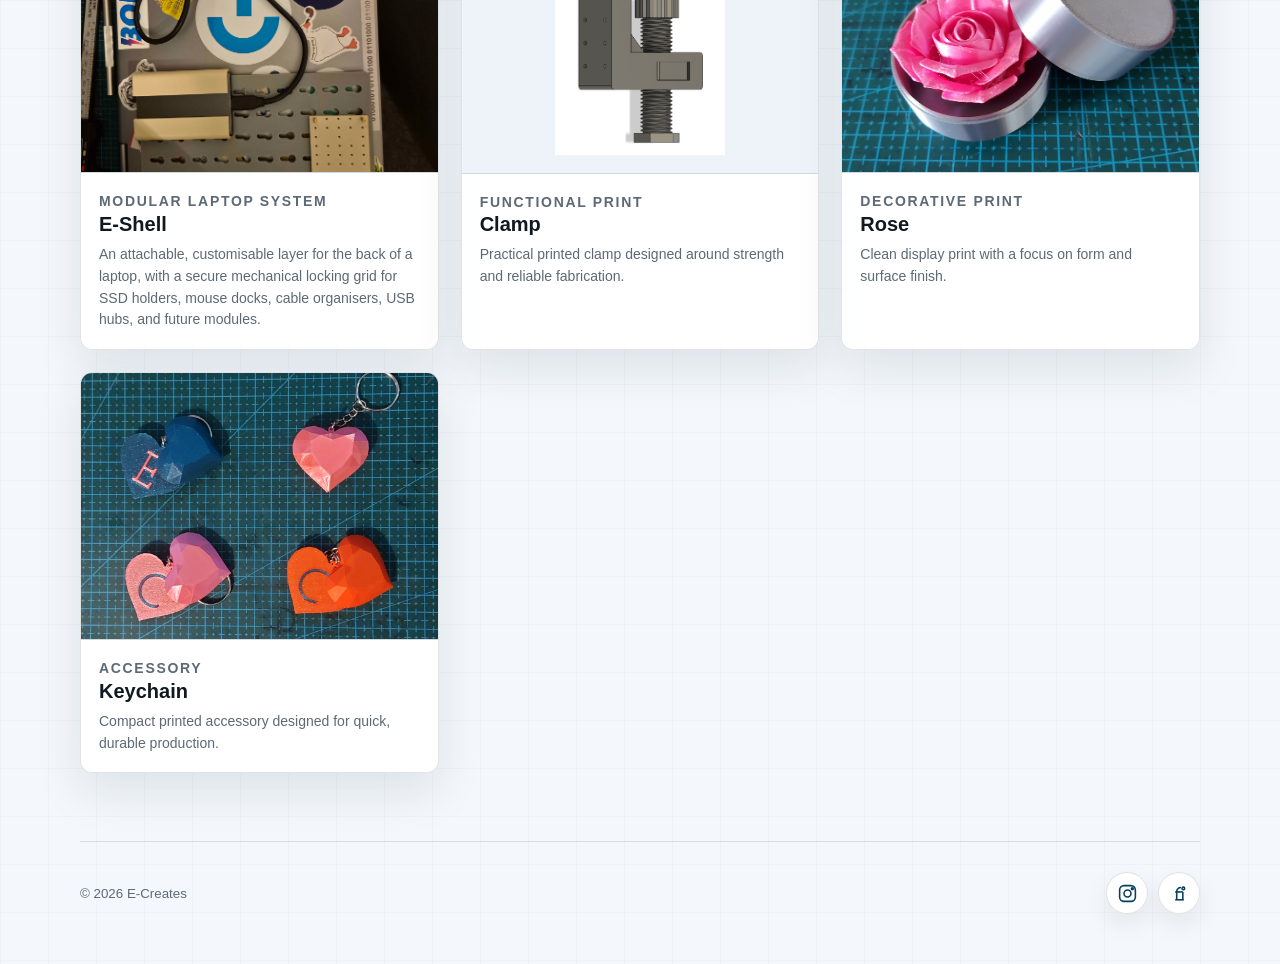
==== commit 1b93d54b: "--" ====
--- a/index.html
+++ b/index.html
@@ -9,8 +9,9 @@
       content="E-Creates is Ethan's robotics, CAD, electronics, software, and 3D printing portfolio, showing practical prototypes including Buddi and Panzer."
     />
     <meta name="author" content="Ethan" />
-    <link rel="icon" type="image/png" href="assets/ec.png" />
-    <link rel="apple-touch-icon" href="assets/ec.png" />
+    <link rel="icon" type="image/png" sizes="48x48" href="/assets/favicon-48.png" />
+    <link rel="icon" type="image/png" sizes="192x192" href="/assets/favicon-192.png" />
+    <link rel="apple-touch-icon" sizes="192x192" href="/assets/favicon-192.png" />
     <meta property="og:title" content="E-Creates | Robotics and Product Portfolio" />
     <meta
       property="og:description"
@@ -23,12 +24,17 @@
     <script type="application/ld+json">
       {
         "@context": "https://schema.org",
-        "@type": "Person",
-        "name": "Ethan",
-        "brand": {
-          "@type": "Brand",
-          "name": "E-Creates",
-          "logo": "https://e-creates.co.uk/assets/ec.png"
+        "@type": "Organization",
+        "name": "E-Creates",
+        "founder": {
+          "@type": "Person",
+          "name": "Ethan"
+        },
+        "logo": {
+          "@type": "ImageObject",
+          "url": "https://e-creates.co.uk/assets/ec.png",
+          "width": 500,
+          "height": 500
         },
         "url": "https://e-creates.co.uk/",
         "image": "https://e-creates.co.uk/assets/photo.jpg",
@@ -86,10 +92,6 @@
               src="assets/electronics-workbench.jpg"
               alt="Microcontrollers, motor-control boards, a servo, and prototyping components arranged on a cutting mat"
             />
-            <figcaption class="showcase-caption">
-              <span>On the workbench</span>
-              <strong>Electronics ready for the next prototype</strong>
-            </figcaption>
           </figure>
         </div>
       </section>
--- a/styles.css
+++ b/styles.css
@@ -1957,33 +1957,18 @@
   object-position: center;
 }
 
-.hero-workbench .showcase-caption {
-  display: grid;
-  gap: 3px;
-  padding: 13px 15px;
-  color: var(--text);
-  background: rgba(255, 255, 255, 0.9);
-  border: 1px solid rgba(255, 255, 255, 0.72);
-  border-radius: 8px;
-  backdrop-filter: blur(8px);
-}
-
-.hero-workbench .showcase-caption span {
-  color: var(--accent);
-  font-size: 11px;
-  font-weight: 800;
-  letter-spacing: 0.1em;
-  text-transform: uppercase;
-}
-
 @media (max-width: 900px) {
   .hero-grid {
     grid-template-columns: 1fr;
   }
 
   .hero-workbench {
-    width: min(100%, 620px);
+    width: min(calc(100% - 32px), 610px);
     aspect-ratio: 16 / 10;
+    place-self: center;
+    margin: 0;
+    box-sizing: border-box;
+    transform: translateX(-6px);
   }
 }
 
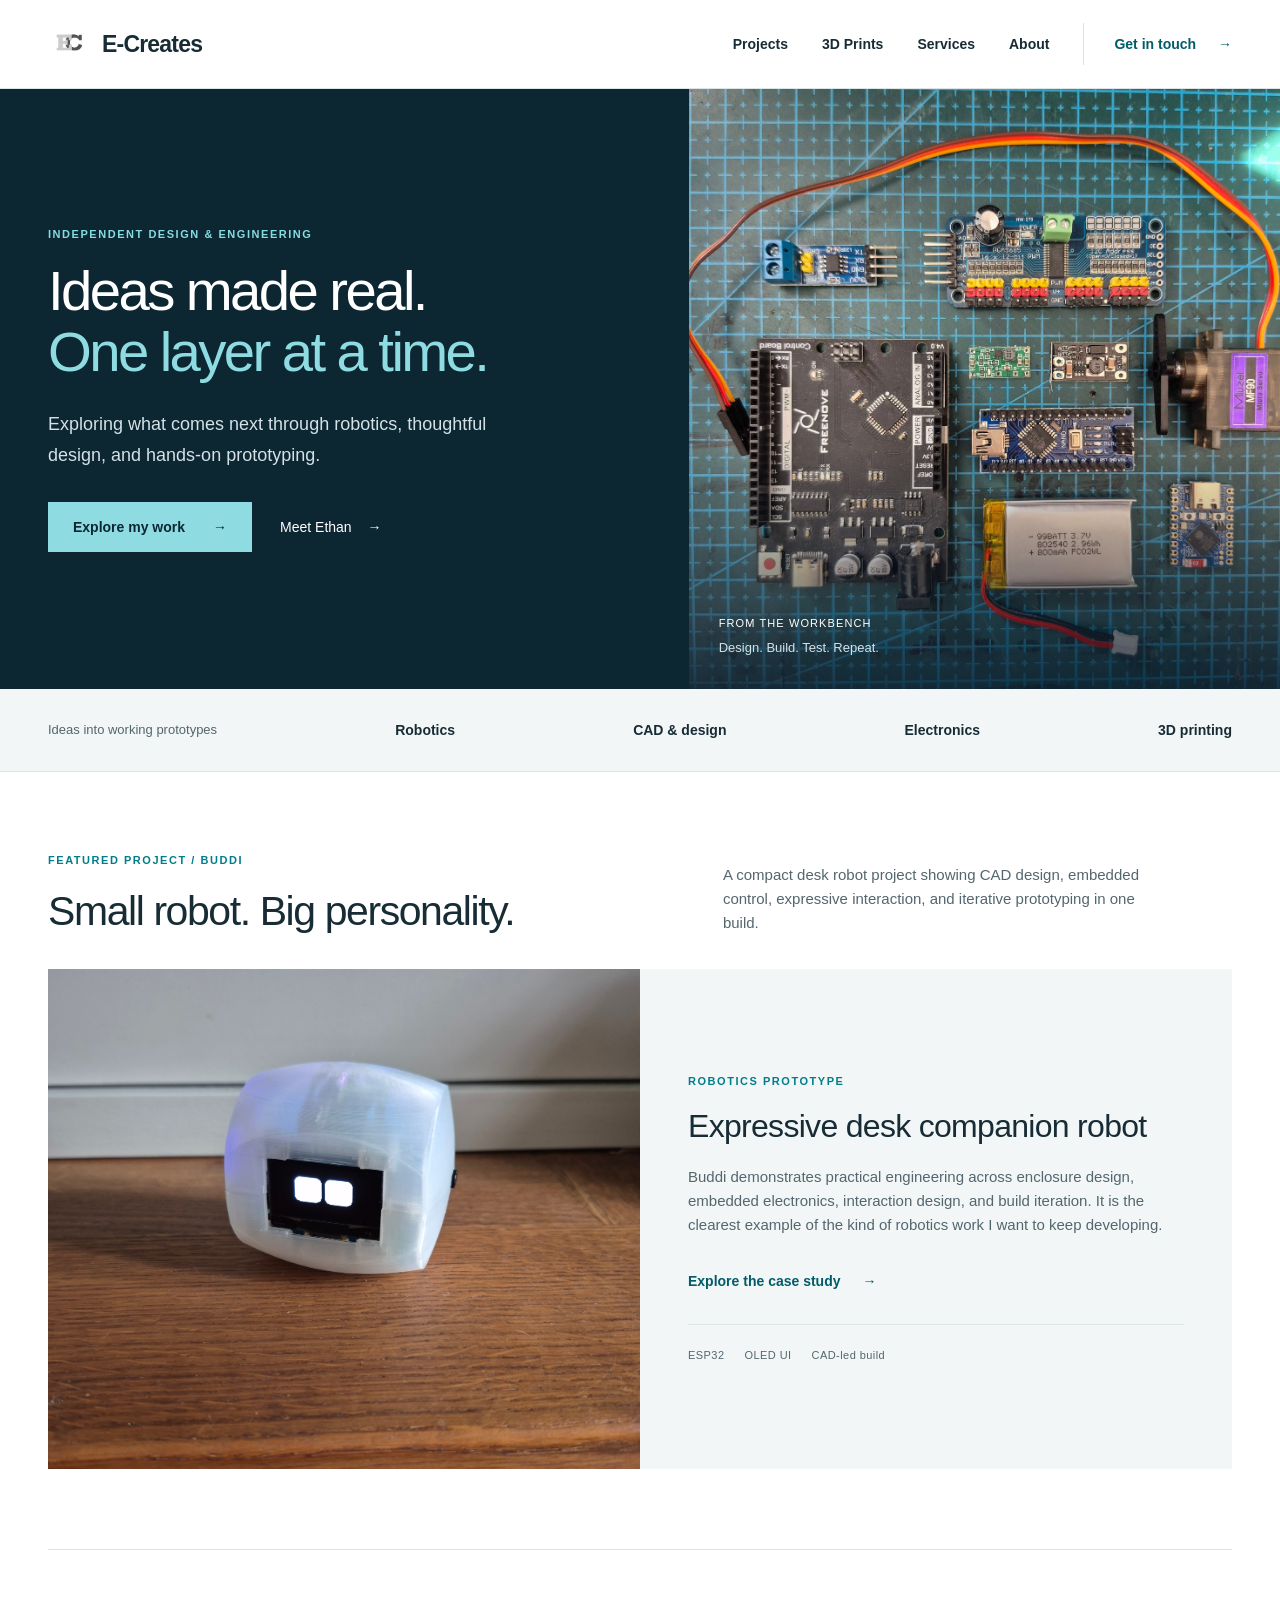
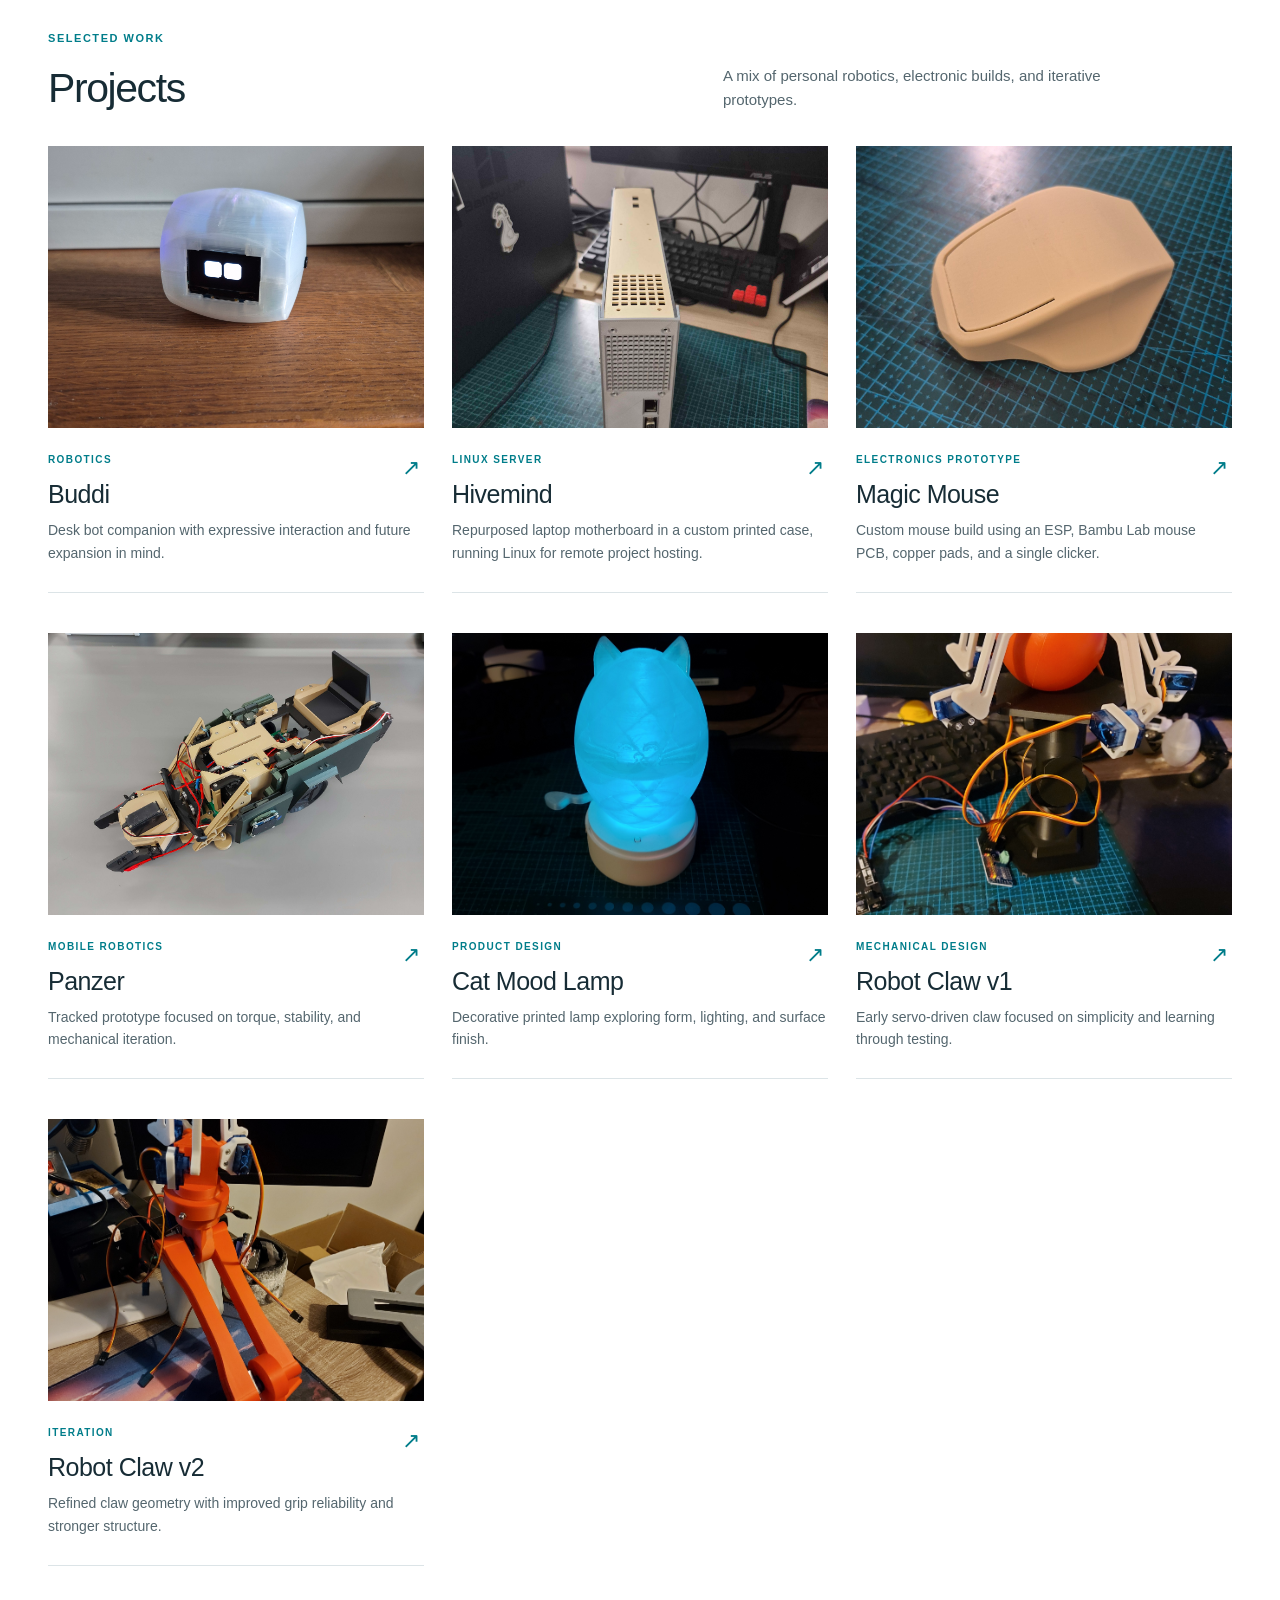
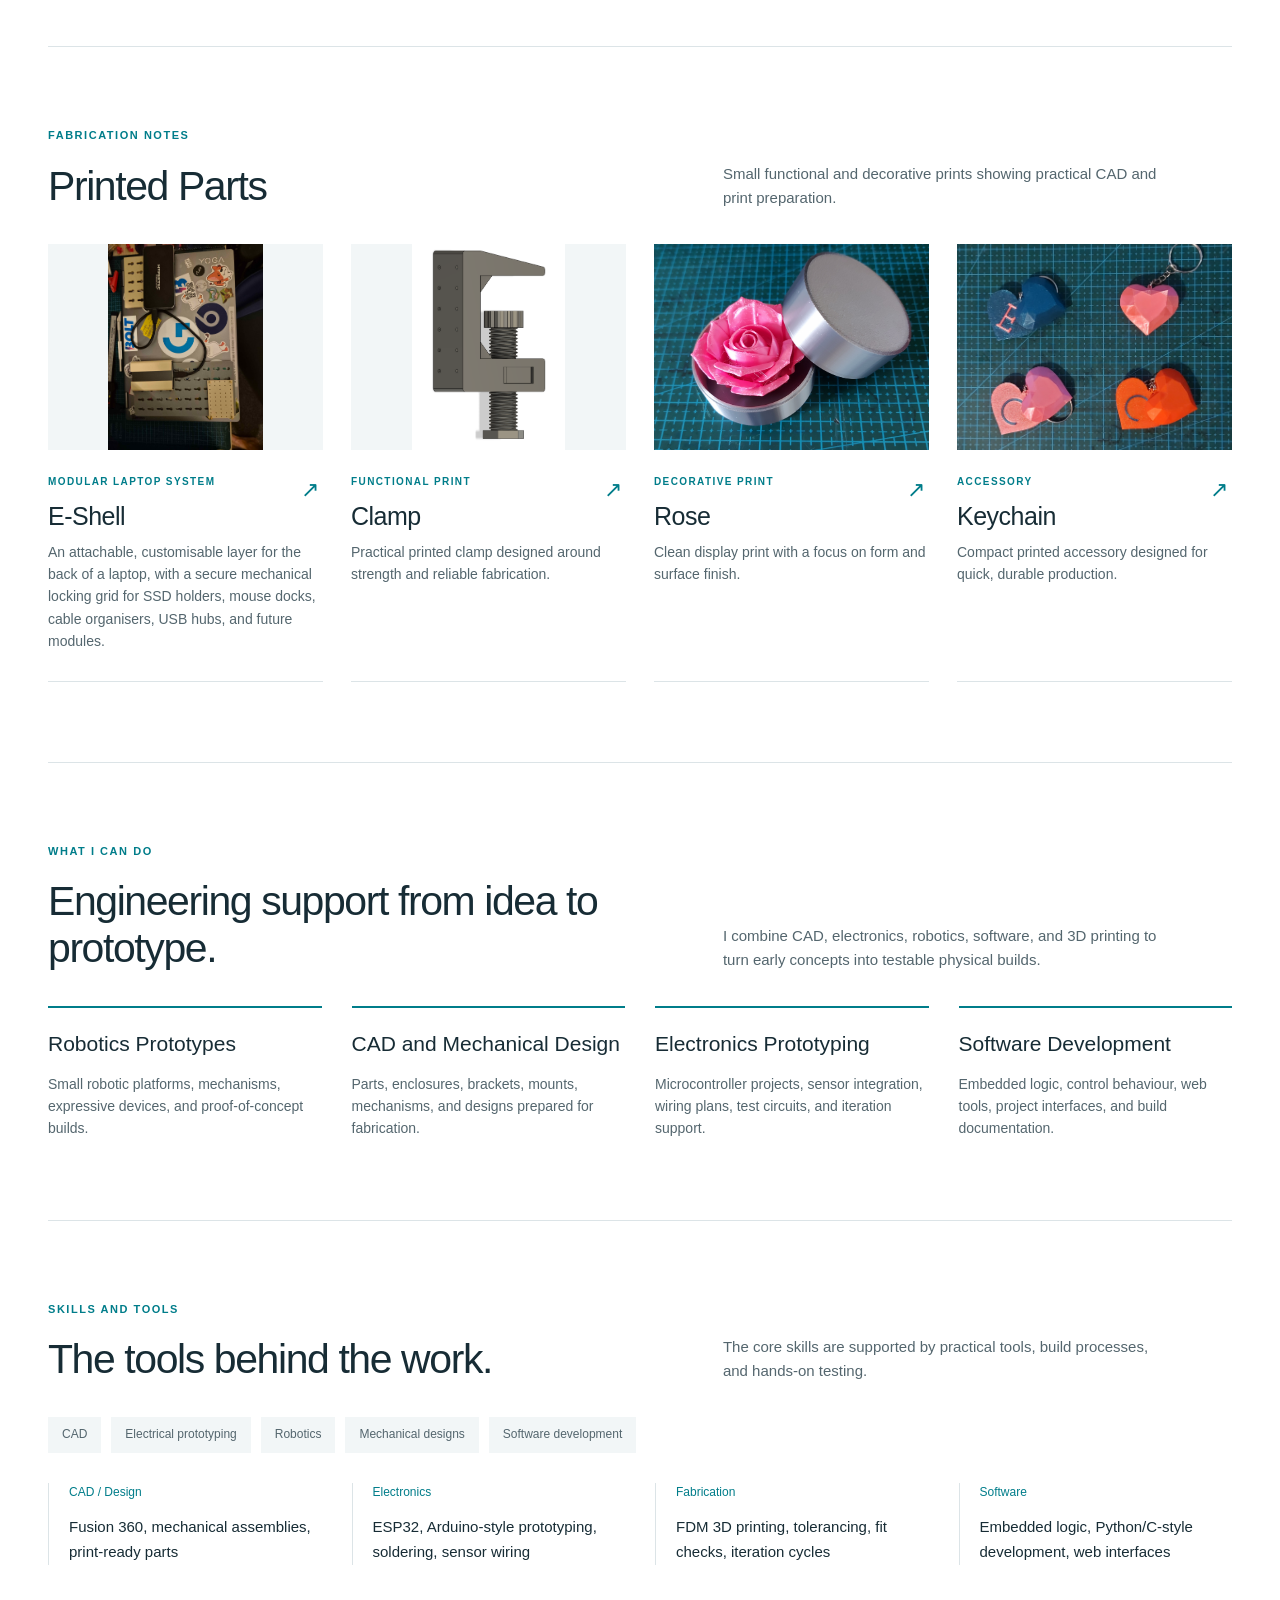
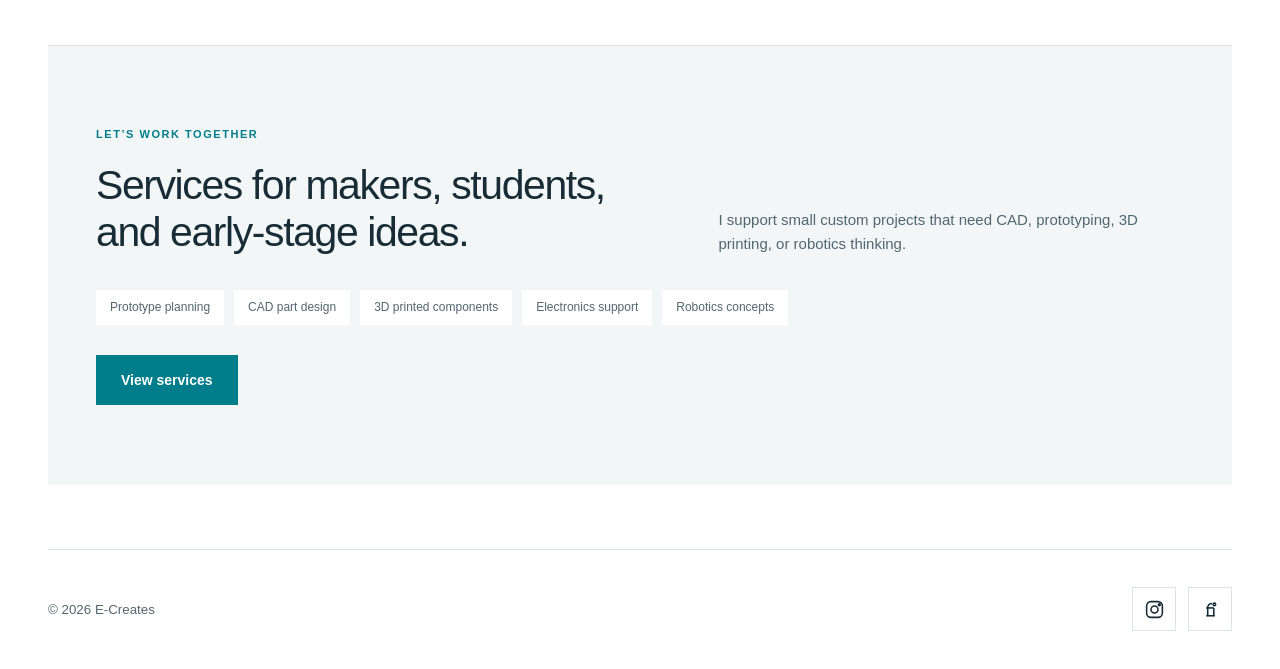
==== commit 95f076b0: "updated" ====
--- a/index.html
+++ b/index.html
@@ -45,6 +45,7 @@
   </head>
 
   <body>
+    <a class="skip-link" href="#main-content">Skip to content</a>
     <header class="site-header">
       <div class="container nav">
         <a class="logo" href="index.html" aria-label="E-Creates Home">
@@ -52,56 +53,47 @@
           <span>E-Creates</span>
         </a>
 
-        <nav class="nav-links" aria-label="Primary">
-          <a href="index.html#home">Home</a>
-          <a href="about.html">About</a>
-          <a href="index.html#skills">Skills</a>
+        <button class="nav-toggle" type="button" aria-expanded="false" aria-controls="primary-navigation" hidden>Menu <span aria-hidden="true">+</span></button>
+        <nav class="nav-links" id="primary-navigation" aria-label="Primary">
           <a href="index.html#projects">Projects</a>
           <a href="index.html#prints">3D Prints</a>
           <a href="services.html">Services</a>
-          <a href="about.html#contact">Contact</a>
+          <a href="about.html">About</a>
+          <a class="nav-contact" href="about.html#contact">Get in touch <span aria-hidden="true">&rarr;</span></a>
         </nav>
       </div>
     </header>
 
-    <main id="home" class="prototype-page">
-      <section class="hero">
+    <main id="main-content" class="prototype-page">
+      <section id="home" class="hero">
         <div class="container hero-grid">
           <div class="hero-copy">
-            <p class="eyebrow">Robotics - CAD - Prototype log</p>
-            <h1>Creating ideas, One layer at a time.</h1>
-            <p class="hero-subtitle">
-              E-Creates is my portfolio of robotics, product design, electronics, software,
-              and 3D printed builds, developed through hands-on experimentation and engineering study.
-            </p>
-            <div class="hero-profile" aria-label="E-Creates profile">
-              <img src="assets/photo.jpg" alt="Ethan portrait" class="profile-photo" />
-              <div>
-                <span>Built by Ethan</span>
-                <strong>Robotics, CAD, electronics, and 3D printing</strong>
-              </div>
-              <img src="assets/ec.png" alt="" class="profile-logo" aria-hidden="true" />
-            </div>
+            <p class="eyebrow">Independent design &amp; engineering</p>
+            <h1>Ideas made real.<br /><span>One layer at a time.</span></h1>
+            <p class="hero-subtitle">Exploring what comes next through robotics, thoughtful design, and hands-on prototyping.</p>
             <div class="hero-actions">
-              <a class="btn primary" href="#case-study">View case study</a>
-              <a class="btn secondary" href="services.html">Freelance services</a>
-            </div>
-          </div>
-          <figure class="hero-showcase hero-workbench">
-            <img
-              src="assets/electronics-workbench.jpg"
-              alt="Microcontrollers, motor-control boards, a servo, and prototyping components arranged on a cutting mat"
-            />
+              <a class="btn primary" href="#projects">Explore my work <span aria-hidden="true">&rarr;</span></a>
+              <a class="hero-text-link" href="about.html">Meet Ethan <span aria-hidden="true">&rarr;</span></a>
+            </div>
+          </div>
+          <figure class="hero-showcase">
+            <img src="assets/electronics-workbench.jpg" alt="Microcontrollers, motor-control boards, a servo, and prototyping components arranged on a cutting mat" fetchpriority="high" />
+            <figcaption>From the workbench <span>Design. Build. Test. Repeat.</span></figcaption>
           </figure>
         </div>
       </section>
-
+      <div class="discipline-bar">
+        <div class="container">
+          <span>Ideas into working prototypes</span>
+          <a href="#skills">Robotics</a><a href="#skills">CAD &amp; design</a><a href="#skills">Electronics</a><a href="#prints">3D printing</a>
+        </div>
+      </div>
 
       <section id="case-study" class="container section case-study-section">
         <div class="section-heading split">
           <div>
-            <p class="eyebrow">Case study</p>
-            <h2>Buddi</h2>
+            <p class="eyebrow">Featured project / Buddi</p>
+            <h2>Small robot. Big personality.</h2>
           </div>
           <p>
             A compact desk robot project showing CAD design, embedded control, expressive interaction,
@@ -130,7 +122,7 @@
           data-images="assets/buddi.jpg|assets/buddi2.jpg"
         >
           <div class="case-study-media">
-            <img src="assets/buddi.jpg" alt="Buddi desk robot project" />
+            <img src="assets/buddi.jpg" alt="Buddi desk robot project" loading="lazy" />
           </div>
           <div class="case-study-copy">
             <p class="card-kicker">Robotics prototype</p>
@@ -140,6 +132,7 @@
               interaction design, and build iteration. It is the clearest example of the kind of
               robotics work I want to keep developing.
             </p>
+            <span class="text-link">Explore the case study <span aria-hidden="true">&rarr;</span></span>
             <div class="case-study-stats" aria-label="Project highlights">
               <span>ESP32</span>
               <span>OLED UI</span>
@@ -149,103 +142,10 @@
         </article>
       </section>
 
-      <section id="capabilities" class="container section capabilities-section">
-        <div class="section-heading split">
-          <div>
-            <p class="eyebrow">What I can do</p>
-            <h2>Engineering support from idea to prototype.</h2>
-          </div>
-          <p>
-            I combine CAD, electronics, robotics, software, and 3D printing to turn early concepts
-            into testable physical builds.
-          </p>
-        </div>
-
-        <div class="capability-grid">
-          <article>
-            <h3>Robotics Prototypes</h3>
-            <p>Small robotic platforms, mechanisms, expressive devices, and proof-of-concept builds.</p>
-          </article>
-          <article>
-            <h3>CAD and Mechanical Design</h3>
-            <p>Parts, enclosures, brackets, mounts, mechanisms, and designs prepared for fabrication.</p>
-          </article>
-          <article>
-            <h3>Electronics Prototyping</h3>
-            <p>Microcontroller projects, sensor integration, wiring plans, test circuits, and iteration support.</p>
-          </article>
-          <article>
-            <h3>Software Development</h3>
-            <p>Embedded logic, control behaviour, web tools, project interfaces, and build documentation.</p>
-          </article>
-        </div>
-      </section>
-      <section id="skills" class="container section skills-section">
-        <div class="section-heading split">
-          <div>
-            <p class="eyebrow">Skills and tools</p>
-            <h2>Specific proof of capability.</h2>
-          </div>
-          <p>
-            The core skills are supported by practical tools, build processes, and hands-on testing.
-          </p>
-        </div>
-
-        <div class="skill-bubbles" aria-label="Skills">
-          <span>CAD</span>
-          <span>Electrical prototyping</span>
-          <span>Robotics</span>
-          <span>Mechanical designs</span>
-          <span>Software development</span>
-        </div>
-
-        <div class="tool-grid" aria-label="Tools and process">
-          <article>
-            <span>CAD / Design</span>
-            <strong>Fusion 360, mechanical assemblies, print-ready parts</strong>
-          </article>
-          <article>
-            <span>Electronics</span>
-            <strong>ESP32, Arduino-style prototyping, soldering, sensor wiring</strong>
-          </article>
-          <article>
-            <span>Fabrication</span>
-            <strong>FDM 3D printing, tolerancing, fit checks, iteration cycles</strong>
-          </article>
-          <article>
-            <span>Software</span>
-            <strong>Embedded logic, Python/C-style development, web interfaces</strong>
-          </article>
-        </div>
-      </section>
-
-      <section id="services-preview" class="container section services-preview">
-        <div class="section-heading split">
-          <div>
-            <p class="eyebrow">Freelance direction</p>
-            <h2>Services for makers, students, and early-stage ideas.</h2>
-          </div>
-          <p>
-            Alongside employment-focused portfolio work, I can support small custom projects that need
-            CAD, prototyping, 3D printing, or robotics thinking.
-          </p>
-        </div>
-
-        <div class="service-strip">
-          <span>Prototype planning</span>
-          <span>CAD part design</span>
-          <span>3D printed components</span>
-          <span>Electronics support</span>
-          <span>Robotics concepts</span>
-        </div>
-
-        <a class="btn primary" href="services.html">View services</a>
-      </section>
-
       <section id="projects" class="container section">
         <div class="section-heading split">
           <div>
-            <p class="eyebrow">Selected mechanisms</p>
+            <p class="eyebrow">Selected work</p>
             <h2>Projects</h2>
           </div>
           <p>
@@ -275,7 +175,7 @@
             data-images="assets/buddi.jpg|assets/buddi2.jpg"
           >
             <div class="thumb">
-              <img src="assets/buddi.jpg" alt="Buddi thumbnail" />
+              <img src="assets/buddi.jpg" alt="Buddi thumbnail" loading="lazy" />
             </div>
             <div class="card-body">
               <p class="card-kicker">Robotics</p>
@@ -307,7 +207,7 @@
             data-image-fit="contain"
           >
             <div class="thumb">
-              <img src="assets/hivemind-1.jpg" alt="Hivemind lightweight Linux server casing" />
+              <img src="assets/hivemind-1.jpg" alt="Hivemind lightweight Linux server casing" loading="lazy" />
             </div>
             <div class="card-body">
               <p class="card-kicker">Linux server</p>
@@ -337,7 +237,7 @@
             data-images="assets/magic-mouse.jpeg|assets/magic-mouse-internals.jpeg"
           >
             <div class="thumb">
-              <img src="assets/magic-mouse.jpeg" alt="Magic Mouse custom mouse prototype" />
+              <img src="assets/magic-mouse.jpeg" alt="Magic Mouse custom mouse prototype" loading="lazy" />
             </div>
             <div class="card-body">
               <p class="card-kicker">Electronics prototype</p>
@@ -366,7 +266,7 @@
             data-image="assets/panzer.jpg"
           >
             <div class="thumb">
-              <img src="assets/panzer.jpg" alt="Panzer project thumbnail" />
+              <img src="assets/panzer.jpg" alt="Panzer project thumbnail" loading="lazy" />
             </div>
             <div class="card-body">
               <p class="card-kicker">Mobile robotics</p>
@@ -394,7 +294,7 @@
             data-image="assets/catMoodLamp.jpg"
           >
             <div class="thumb">
-              <img src="assets/catMoodLamp.jpg" alt="Cat Mood Lamp thumbnail" />
+              <img src="assets/catMoodLamp.jpg" alt="Cat Mood Lamp thumbnail" loading="lazy" />
             </div>
             <div class="card-body">
               <p class="card-kicker">Product design</p>
@@ -422,7 +322,7 @@
             data-image="assets/clawV1.jpg"
           >
             <div class="thumb">
-              <img src="assets/clawV1.jpg" alt="Robot Claw v1 thumbnail" />
+              <img src="assets/clawV1.jpg" alt="Robot Claw v1 thumbnail" loading="lazy" />
             </div>
             <div class="card-body">
               <p class="card-kicker">Mechanical design</p>
@@ -450,7 +350,7 @@
             data-image="assets/clawV2.jpg"
           >
             <div class="thumb">
-              <img src="assets/clawV2.jpg" alt="Robot Claw v2 thumbnail" />
+              <img src="assets/clawV2.jpg" alt="Robot Claw v2 thumbnail" loading="lazy" />
             </div>
             <div class="card-body">
               <p class="card-kicker">Iteration</p>
@@ -495,7 +395,7 @@
             data-image-fit="contain"
           >
             <div class="thumb">
-              <img src="assets/e-shell-laptop.jpg" alt="E-Shell attachment system fitted to the back of a laptop" />
+              <img src="assets/e-shell-laptop.jpg" alt="E-Shell attachment system fitted to the back of a laptop" loading="lazy" />
             </div>
             <div class="card-body">
               <p class="card-kicker">Modular laptop system</p>
@@ -527,7 +427,7 @@
             data-image="assets/clamp.png"
           >
             <div class="thumb">
-              <img src="assets/clamp.png" alt="Desk Clamp" />
+              <img src="assets/clamp.png" alt="Desk Clamp" loading="lazy" />
             </div>
             <div class="card-body">
               <p class="card-kicker">Functional print</p>
@@ -556,7 +456,7 @@
             data-image="assets/rose.jpg"
           >
             <div class="thumb">
-              <img src="assets/rose.jpg" alt="Rose" />
+              <img src="assets/rose.jpg" alt="Rose" loading="lazy" />
             </div>
             <div class="card-body">
               <p class="card-kicker">Decorative print</p>
@@ -585,7 +485,7 @@
             data-image="assets/keychain.jpg"
           >
             <div class="thumb">
-              <img src="assets/keychain.jpg" alt="Keychain" />
+              <img src="assets/keychain.jpg" alt="Keychain" loading="lazy" />
             </div>
             <div class="card-body">
               <p class="card-kicker">Accessory</p>
@@ -595,6 +495,99 @@
           </article>
         </div>
       </section>
+      <section id="capabilities" class="container section capabilities-section">
+        <div class="section-heading split">
+          <div>
+            <p class="eyebrow">What I can do</p>
+            <h2>Engineering support from idea to prototype.</h2>
+          </div>
+          <p>
+            I combine CAD, electronics, robotics, software, and 3D printing to turn early concepts
+            into testable physical builds.
+          </p>
+        </div>
+
+        <div class="capability-grid">
+          <article>
+            <h3>Robotics Prototypes</h3>
+            <p>Small robotic platforms, mechanisms, expressive devices, and proof-of-concept builds.</p>
+          </article>
+          <article>
+            <h3>CAD and Mechanical Design</h3>
+            <p>Parts, enclosures, brackets, mounts, mechanisms, and designs prepared for fabrication.</p>
+          </article>
+          <article>
+            <h3>Electronics Prototyping</h3>
+            <p>Microcontroller projects, sensor integration, wiring plans, test circuits, and iteration support.</p>
+          </article>
+          <article>
+            <h3>Software Development</h3>
+            <p>Embedded logic, control behaviour, web tools, project interfaces, and build documentation.</p>
+          </article>
+        </div>
+      </section>
+      <section id="skills" class="container section skills-section">
+        <div class="section-heading split">
+          <div>
+            <p class="eyebrow">Skills and tools</p>
+            <h2>The tools behind the work.</h2>
+          </div>
+          <p>
+            The core skills are supported by practical tools, build processes, and hands-on testing.
+          </p>
+        </div>
+
+        <div class="skill-bubbles" aria-label="Skills">
+          <span>CAD</span>
+          <span>Electrical prototyping</span>
+          <span>Robotics</span>
+          <span>Mechanical designs</span>
+          <span>Software development</span>
+        </div>
+
+        <div class="tool-grid" aria-label="Tools and process">
+          <article>
+            <span>CAD / Design</span>
+            <strong>Fusion 360, mechanical assemblies, print-ready parts</strong>
+          </article>
+          <article>
+            <span>Electronics</span>
+            <strong>ESP32, Arduino-style prototyping, soldering, sensor wiring</strong>
+          </article>
+          <article>
+            <span>Fabrication</span>
+            <strong>FDM 3D printing, tolerancing, fit checks, iteration cycles</strong>
+          </article>
+          <article>
+            <span>Software</span>
+            <strong>Embedded logic, Python/C-style development, web interfaces</strong>
+          </article>
+        </div>
+      </section>
+
+      <section id="services-preview" class="container section services-preview">
+        <div class="section-heading split">
+          <div>
+            <p class="eyebrow">Let’s work together</p>
+            <h2>Services for makers, students, and early-stage ideas.</h2>
+          </div>
+          <p>
+            I support small custom projects that need
+            CAD, prototyping, 3D printing, or robotics thinking.
+          </p>
+        </div>
+
+        <div class="service-strip">
+          <span>Prototype planning</span>
+          <span>CAD part design</span>
+          <span>3D printed components</span>
+          <span>Electronics support</span>
+          <span>Robotics concepts</span>
+        </div>
+
+        <a class="btn primary" href="services.html">View services</a>
+      </section>
+
     </main>
 
     <footer class="container footer">
@@ -639,7 +632,7 @@
 
         <div class="modal-content">
           <div class="modal-image-wrap" id="modalImageWrap">
-            <img id="modalImage" src="" alt="" />
+            <img id="modalImage" alt="" />
             <div class="modal-placeholder" id="modalPlaceholder">Image placeholder</div>
             <div class="modal-gallery" id="modalGallery" aria-label="Project images"></div>
           </div>
--- a/styles.css
+++ b/styles.css
@@ -1,2082 +1,227 @@
+﻿/* E-Creates: a restrained, project-first design system. */
 :root {
-  --bg: #f7f8f5;
-  --surface: #ffffff;
-  --surface-soft: #eef2ee;
-  --text: #161713;
-  --muted: #687066;
-  --accent: #2f5f52;
-  --accent-strong: #173f36;
-  --line: rgba(22, 23, 19, 0.12);
-  --shadow: 0 18px 45px rgba(22, 23, 19, 0.08);
-}
-
-* {
-  box-sizing: border-box;
-}
-
-html {
-  scroll-behavior: smooth;
-}
-
-body {
-  margin: 0;
-  font-family: Arial, Helvetica, sans-serif;
-  background: var(--bg);
-  color: var(--text);
-}
-
-img {
-  max-width: 100%;
-}
-
-.container {
-  width: min(1120px, 92%);
-  margin: 0 auto;
-}
-
-.site-header {
-  position: sticky;
-  top: 0;
-  background: rgba(247, 248, 245, 0.9);
-  backdrop-filter: blur(12px);
-  border-bottom: 1px solid var(--line);
-  z-index: 10;
-}
-
-.nav {
-  display: flex;
-  align-items: center;
-  justify-content: space-between;
-  gap: 24px;
-  padding: 14px 0;
-}
-
-.logo {
-  display: inline-flex;
-  align-items: center;
-  gap: 10px;
-  text-decoration: none;
-  color: inherit;
-  font-size: 15px;
-  font-weight: 700;
-}
-
-.logo-img {
-  width: 44px;
-  height: 44px;
-  object-fit: contain;
-  display: block;
-}
-
-.nav-links {
-  display: flex;
-  align-items: center;
-  gap: 20px;
-  flex-wrap: wrap;
-  justify-content: flex-end;
-}
-
-.nav-links a {
-  text-decoration: none;
-  color: var(--muted);
-  font-size: 14px;
-  font-weight: 600;
-}
-
-.nav-links a:hover {
-  color: var(--text);
-}
-
-.hero {
-  padding: 64px 0 44px;
-}
-
-.hero-grid {
-  display: grid;
-  grid-template-columns: minmax(0, 1.05fr) minmax(320px, 0.75fr);
-  gap: 56px;
-  align-items: center;
-}
-
-.hero-copy {
-  max-width: 760px;
-}
-
-.eyebrow {
-  margin: 0 0 12px;
-  color: var(--accent);
-  font-size: 12px;
-  font-weight: 800;
-  letter-spacing: 0.08em;
-  text-transform: uppercase;
-}
-
-.hero h1,
-.page-title {
-  margin: 0;
-  max-width: 12ch;
-  font-size: clamp(46px, 7vw, 86px);
-  line-height: 0.94;
-  font-weight: 800;
-}
-
-.hero-subtitle {
-  margin: 24px 0 0;
-  max-width: 66ch;
-  color: var(--muted);
-  font-size: 18px;
-  line-height: 1.7;
-}
-
-.hero-profile {
-  display: grid;
-  grid-template-columns: 58px minmax(0, 1fr) 38px;
-  align-items: center;
-  gap: 14px;
-  width: min(100%, 520px);
-  margin-top: 24px;
-  padding: 12px 14px;
-  border: 1px solid var(--line);
-  border-radius: 8px;
-  background: rgba(255, 255, 255, 0.74);
-  box-shadow: 0 12px 30px rgba(22, 23, 19, 0.05);
-}
-
-.profile-photo {
-  width: 58px;
-  height: 58px;
-  object-fit: cover;
-  border-radius: 50%;
-  border: 2px solid #ffffff;
-  box-shadow: 0 8px 18px rgba(22, 23, 19, 0.16);
-}
-
-.hero-profile span,
-.hero-profile strong {
-  display: block;
-}
-
-.hero-profile span {
-  margin-bottom: 4px;
-  color: var(--accent);
-  font-size: 12px;
-  font-weight: 800;
-  letter-spacing: 0.06em;
-  text-transform: uppercase;
-}
-
-.hero-profile strong {
-  color: var(--text);
-  font-size: 15px;
-  line-height: 1.35;
-}
-
-.profile-logo {
-  width: 38px;
-  height: 38px;
-  object-fit: contain;
-}
-
-.hero-actions {
-  display: flex;
-  gap: 12px;
-  flex-wrap: wrap;
-  margin-top: 30px;
-}
-
-.btn {
-  display: inline-flex;
-  align-items: center;
-  justify-content: center;
-  min-height: 44px;
-  padding: 12px 18px;
-  border-radius: 6px;
-  border: 1px solid var(--line);
-  font-size: 14px;
-  font-weight: 700;
-  text-decoration: none;
-  cursor: pointer;
-}
-
-.btn.primary {
-  background: var(--accent-strong);
-  color: #ffffff;
-  border-color: var(--accent-strong);
-}
-
-.btn.secondary {
-  color: var(--text);
-  background: rgba(255, 255, 255, 0.65);
-}
-
-.hero-showcase {
-  position: relative;
-  min-height: 430px;
-  overflow: hidden;
-  border: 1px solid var(--line);
-  border-radius: 8px;
-  background: var(--surface-soft);
-  box-shadow: var(--shadow);
-}
-
-.hero-showcase img {
-  width: 100%;
-  height: 100%;
-  min-height: 430px;
-  object-fit: cover;
-  display: block;
-}
-
-.showcase-caption {
-  position: absolute;
-  left: 18px;
-  right: 18px;
-  bottom: 18px;
-  display: flex;
-  align-items: center;
-  justify-content: space-between;
-  gap: 14px;
-  padding: 14px 16px;
-  border-radius: 6px;
-  background: rgba(255, 255, 255, 0.9);
-  border: 1px solid rgba(255, 255, 255, 0.7);
-}
-
-.showcase-caption span {
-  color: var(--muted);
-  font-size: 12px;
-  font-weight: 700;
-  text-transform: uppercase;
-  letter-spacing: 0.06em;
-}
-
-.showcase-caption strong {
-  font-size: 16px;
-}
-
-.section {
-  padding: 44px 0;
-}
-
-.section-heading {
-  margin-bottom: 22px;
-}
-
-.section-heading h2,
-.section-title {
-  margin: 0;
-  font-size: clamp(30px, 4vw, 48px);
-  line-height: 1.05;
-}
-
-.section-heading.split {
-  display: flex;
-  align-items: end;
-  justify-content: space-between;
-  gap: 32px;
-}
-
-.section-heading.split > p {
-  max-width: 46ch;
-  margin: 0;
-  color: var(--muted);
-  line-height: 1.65;
-}
-
-.skills-section {
-  border-top: 1px solid var(--line);
-  border-bottom: 1px solid var(--line);
-}
-
-.skill-bubbles {
-  display: flex;
-  flex-wrap: wrap;
-  gap: 12px;
-}
-
-.skill-bubbles span {
-  display: inline-flex;
-  align-items: center;
-  min-height: 46px;
-  padding: 12px 18px;
-  border-radius: 999px;
-  background: var(--surface);
-  border: 1px solid var(--line);
-  box-shadow: 0 8px 20px rgba(22, 23, 19, 0.05);
-  color: var(--accent-strong);
-  font-size: 14px;
-  font-weight: 800;
-}
-
-.project-grid {
-  display: grid;
-  grid-template-columns: repeat(3, minmax(0, 1fr));
-  gap: 22px;
-}
-
-.project-grid.compact {
-  grid-template-columns: repeat(3, minmax(0, 1fr));
-}
-
-.card {
-  min-width: 0;
-  background: var(--surface);
-  border: 1px solid var(--line);
-  border-radius: 8px;
-  overflow: hidden;
-  box-shadow: 0 12px 30px rgba(22, 23, 19, 0.05);
-}
-
-.card.clickable {
-  cursor: pointer;
-}
-
-.card.clickable:hover {
-  transform: translateY(-3px);
-  box-shadow: var(--shadow);
-}
-
-.card,
-.card.clickable {
-  transition: transform 160ms ease, box-shadow 160ms ease;
-}
-
-.thumb {
-  width: 100%;
-  aspect-ratio: 4 / 3;
-  background: var(--surface-soft);
-  overflow: hidden;
-  border-bottom: 1px solid var(--line);
-}
-
-.thumb img {
-  width: 100%;
-  height: 100%;
-  object-fit: cover;
-  display: block;
-}
-
-.placeholder-thumb {
-  display: grid;
-  place-items: center;
-  padding: 22px;
-  color: rgba(23, 63, 54, 0.65);
-  background:
-    linear-gradient(135deg, rgba(47, 95, 82, 0.12), rgba(255, 255, 255, 0.75)),
-    var(--surface-soft);
-}
-
-.placeholder-thumb span,
-.modal-placeholder {
-  display: grid;
-  place-items: center;
-  width: 100%;
-  height: 100%;
-  min-height: 180px;
-  border: 1px dashed rgba(23, 63, 54, 0.32);
-  border-radius: 8px;
-  font-size: 13px;
-  font-weight: 800;
-  letter-spacing: 0.08em;
-  text-transform: uppercase;
-}
-
-.card-body {
-  padding: 18px;
-}
-
-.card-kicker {
-  margin: 0 0 8px;
-  color: var(--accent);
-  font-size: 11px;
-  font-weight: 800;
-  letter-spacing: 0.08em;
-  text-transform: uppercase;
-}
-
-.card h3 {
-  margin: 0 0 8px;
-  font-size: 20px;
-}
-
-.card p {
-  margin: 0;
-  color: var(--muted);
-  font-size: 14px;
-  line-height: 1.55;
-}
-
-.footer {
-  display: flex;
-  align-items: center;
-  justify-content: space-between;
-  gap: 16px;
-  padding: 30px 0 50px;
-  color: var(--muted);
-  border-top: 1px solid var(--line);
-  margin-top: 24px;
-}
-
-.social-links {
-  display: flex;
-  align-items: center;
-  gap: 10px;
-}
-
-.social-icon-link {
-  display: inline-flex;
-  align-items: center;
-  justify-content: center;
-  width: 42px;
-  height: 42px;
-  border: 1px solid var(--line);
-  border-radius: 999px;
-  color: var(--accent-strong);
-  background: var(--surface);
-  box-shadow: 0 10px 24px rgba(21, 45, 68, 0.08);
-  transition: transform 160ms ease, box-shadow 160ms ease, color 160ms ease;
-}
-
-.social-icon-link:hover,
-.social-icon-link:focus-visible {
-  color: var(--accent);
-  transform: translateY(-2px);
-  box-shadow: 0 16px 32px rgba(21, 45, 68, 0.14);
-}
-
-.social-icon-link svg {
-  width: 21px;
-  height: 21px;
-  fill: none;
-  stroke: currentColor;
-  stroke-width: 1.8;
-}
-
-.modal {
-  position: fixed;
-  inset: 0;
-  display: none;
-  z-index: 999;
-}
-
-.modal.is-open {
-  display: block;
-}
-
-.modal-backdrop {
-  position: absolute;
-  inset: 0;
-  background: rgba(9, 14, 12, 0.68);
-  backdrop-filter: blur(3px);
-}
-
-.modal-panel {
-  position: relative;
-  width: min(1040px, 92%);
-  max-height: 88vh;
-  margin: 6vh auto;
-  background: var(--surface);
-  border-radius: 10px;
-  border: 1px solid rgba(255, 255, 255, 0.2);
-  overflow: hidden;
-  box-shadow: 0 28px 80px rgba(0, 0, 0, 0.34);
-}
-
-.modal-close {
-  position: absolute;
-  top: 14px;
-  right: 14px;
-  width: 38px;
-  height: 38px;
-  border: 1px solid rgba(22, 23, 19, 0.12);
-  background: rgba(255, 255, 255, 0.9);
-  border-radius: 999px;
-  cursor: pointer;
-  font-size: 16px;
-  z-index: 2;
-  box-shadow: 0 10px 22px rgba(22, 23, 19, 0.14);
-}
-
-.modal-close:hover {
-  background: #ffffff;
-}
-
-.modal-content {
-  display: grid;
-  grid-template-columns: minmax(0, 1.08fr) minmax(360px, 0.92fr);
-  max-height: 88vh;
-}
-
-.modal-image-wrap {
-  position: relative;
-  min-height: 560px;
-  background: var(--surface-soft);
-  border-right: 1px solid var(--line);
-}
-
-.modal-image-wrap img {
-  width: 100%;
-  height: 100%;
-  max-height: none;
-  object-fit: cover;
-  display: block;
-}
-
-.modal-image-wrap.is-placeholder img {
-  display: none;
-}
-
-.modal-placeholder {
-  display: none;
-  margin: 22px;
-  width: calc(100% - 44px);
-  min-height: 376px;
-  color: rgba(23, 63, 54, 0.65);
-  background: rgba(255, 255, 255, 0.38);
-}
-
-.modal-image-wrap.is-placeholder .modal-placeholder {
-  display: grid;
-}
-
-.modal-text {
-  padding: 34px;
-  overflow-y: auto;
-}
-
-.modal-text h3 {
-  margin: 0 0 10px;
-  font-size: clamp(30px, 4vw, 44px);
-  line-height: 1.02;
-}
-
-.muted {
-  color: var(--muted);
-  margin: 0 0 16px;
-  line-height: 1.6;
-}
-
-.modal-kicker {
-  margin: 0 0 10px;
-  color: var(--accent);
-  font-size: 11px;
-  font-weight: 800;
-  letter-spacing: 0.08em;
-  text-transform: uppercase;
-}
-
-.modal-meta {
-  display: grid;
-  grid-template-columns: 1fr 1fr;
-  gap: 10px;
-  margin: 22px 0 24px;
-}
-
-.modal-meta div {
-  padding: 14px;
-  border: 1px solid var(--line);
-  border-radius: 8px;
-  background: var(--bg);
-}
-
-.modal-meta dt {
-  margin: 0 0 6px;
-  color: var(--muted);
-  font-size: 11px;
-  font-weight: 800;
-  letter-spacing: 0.08em;
-  text-transform: uppercase;
-}
-
-.modal-meta dd {
-  margin: 0;
-  color: var(--text);
-  font-size: 14px;
-  font-weight: 700;
-  line-height: 1.4;
-}
-
-.modal-section {
-  padding-top: 20px;
-  border-top: 1px solid var(--line);
-}
-
-.modal-section + .modal-section {
-  margin-top: 20px;
-}
-
-.modal-section h4 {
-  margin: 0 0 12px;
-  font-size: 15px;
-}
-
-.modal-details {
-  display: grid;
-  gap: 10px;
-  margin: 0;
-  padding: 0;
-  list-style: none;
-  color: var(--text);
-}
-
-.modal-details li {
-  position: relative;
-  padding-left: 22px;
-  line-height: 1.55;
-}
-
-.modal-details li::before {
-  content: "";
-  position: absolute;
-  left: 0;
-  top: 0.68em;
-  width: 8px;
-  height: 8px;
-  border-radius: 50%;
-  background: var(--accent);
-}
-
-.modal-outcome {
-  margin: 0;
-  color: var(--muted);
-  line-height: 1.65;
-}
-
-.page-title {
-  max-width: none;
-  margin-bottom: 18px;
-}
-
-.about-top {
-  display: grid;
-  grid-template-columns: 1.15fr 0.85fr;
-  gap: 40px;
-  align-items: start;
-  padding-top: 24px;
-}
-
-.about-copy {
-  max-width: 64ch;
-}
-
-.about-lead,
-.about-body {
-  margin: 0 0 14px;
-  font-size: 16px;
-  line-height: 1.75;
-  color: var(--text);
-}
-
-.about-body {
-  color: var(--muted);
-}
-
-.about-photo img {
-  width: 100%;
-  max-height: 540px;
-  object-fit: cover;
-  border-radius: 8px;
-  border: 1px solid var(--line);
-  box-shadow: var(--shadow);
-}
-
-.contact-section {
-  margin-top: 56px;
-}
-
-.contact-form {
-  max-width: 720px;
-}
-
-.form-grid {
-  display: grid;
-  grid-template-columns: 1fr 1fr;
-  gap: 14px;
-  margin-top: 10px;
-}
-
-.field label {
-  display: block;
-  font-size: 13px;
-  color: var(--muted);
-  margin: 0 0 6px;
-}
-
-.field input,
-.field textarea {
-  width: 100%;
-  padding: 12px 12px;
-  border-radius: 6px;
-  border: 1px solid var(--line);
-  background: #fff;
-  font-size: 14px;
-  outline: none;
-}
-
-.field input:focus,
-.field textarea:focus {
-  border-color: rgba(47, 95, 82, 0.45);
-  box-shadow: 0 0 0 4px rgba(47, 95, 82, 0.1);
-}
-
-.field textarea {
-  resize: vertical;
-  min-height: 150px;
-}
-
-.full {
-  grid-column: 1 / -1;
-}
-
-.btn.full {
-  width: 100%;
-}
-
-.clamp-card .thumb img {
-  object-fit: contain;
-  padding: 18px;
-  background: var(--surface-soft);
-}
-
-@media (max-width: 920px) {
-  .hero-grid,
-  .about-top {
-    grid-template-columns: 1fr;
-  }
-
-  .hero-showcase,
-  .hero-showcase img {
-    min-height: 340px;
-  }
-
-  .project-grid,
-  .project-grid.compact {
-    grid-template-columns: repeat(2, minmax(0, 1fr));
-  }
-
-  .section-heading.split {
-    align-items: start;
-    flex-direction: column;
-    gap: 10px;
-  }
-}
-
-@media (max-width: 700px) {
-  .nav {
-    align-items: flex-start;
-    flex-direction: column;
-  }
-
-  .nav-links {
-    justify-content: flex-start;
-    gap: 14px;
-  }
-
-  .hero {
-    padding-top: 46px;
-  }
-
-  .hero h1,
-  .page-title {
-    font-size: 44px;
-  }
-
-  .hero-subtitle {
-    font-size: 16px;
-  }
-
-  .hero-profile {
-    grid-template-columns: 52px minmax(0, 1fr);
-  }
-
-  .profile-photo {
-    width: 52px;
-    height: 52px;
-  }
-
-  .profile-logo {
-    display: none;
-  }
-
-  .project-grid,
-  .project-grid.compact,
-  .form-grid {
-    grid-template-columns: 1fr;
-  }
-
-  .modal-panel {
-    margin: 4vh auto;
-  }
-
-  .modal-content {
-    grid-template-columns: 1fr;
-    max-height: 92vh;
-    overflow-y: auto;
-  }
-
-  .modal-image-wrap {
-    min-height: 260px;
-    border-right: none;
-    border-bottom: 1px solid var(--line);
-  }
-
-  .modal-text {
-    overflow: visible;
-    padding: 24px;
-  }
-
-  .modal-meta {
-    grid-template-columns: 1fr;
-  }
-
-  .modal-placeholder {
-    min-height: 216px;
-  }
-}
-
-/* Prototype sketchbook theme */
-:root {
-  --bg: #d8ccb6;
-  --surface: rgba(248, 241, 225, 0.88);
-  --surface-solid: #f8f1e1;
-  --surface-soft: #e9dcc3;
-  --text: #211b14;
-  --muted: #6f6251;
-  --accent: #146d72;
-  --accent-strong: #0f3d46;
-  --ink: #2b241b;
-  --ink-soft: rgba(43, 36, 27, 0.2);
-  --glow: #38d6cf;
-  --line: rgba(43, 36, 27, 0.2);
-  --shadow: 0 22px 50px rgba(30, 22, 12, 0.18);
-}
-
-body {
-  position: relative;
-  overflow-x: hidden;
-  background:
-    radial-gradient(circle at 12% 8%, rgba(56, 214, 207, 0.11), transparent 28%),
-    linear-gradient(rgba(43, 36, 27, 0.035) 1px, transparent 1px),
-    linear-gradient(90deg, rgba(43, 36, 27, 0.035) 1px, transparent 1px),
-    linear-gradient(135deg, #d6c7ac 0%, #efe4cd 44%, #d2c1a4 100%);
-  background-size: auto, 42px 42px, 42px 42px, auto;
-}
-
-body::before {
-  content: "";
-  position: fixed;
-  inset: 0;
-  pointer-events: none;
-  z-index: -2;
-  opacity: 0.5;
-  background:
-    repeating-linear-gradient(9deg, transparent 0 18px, rgba(43, 36, 27, 0.025) 19px 20px),
-    radial-gradient(circle at 82% 16%, transparent 0 52px, rgba(43, 36, 27, 0.16) 53px 54px, transparent 55px 92px, rgba(43, 36, 27, 0.1) 93px 94px, transparent 95px),
-    radial-gradient(circle at 9% 74%, transparent 0 36px, rgba(20, 109, 114, 0.12) 37px 38px, transparent 39px 72px, rgba(43, 36, 27, 0.08) 73px 74px, transparent 75px);
-}
-
-body::after {
-  content: "";
-  position: fixed;
-  inset: auto -8vw -18vh auto;
-  width: min(560px, 70vw);
-  aspect-ratio: 1;
-  pointer-events: none;
-  z-index: -1;
-  opacity: 0.18;
-  background:
-    repeating-conic-gradient(from 4deg, transparent 0deg 8deg, rgba(43, 36, 27, 0.42) 8deg 10deg),
-    radial-gradient(circle, transparent 0 30%, rgba(43, 36, 27, 0.7) 31% 32%, transparent 33% 49%, rgba(43, 36, 27, 0.55) 50% 51%, transparent 52%);
-  border-radius: 50%;
-  mask: radial-gradient(circle, transparent 0 27%, #000 28% 73%, transparent 74%);
-}
-
-.site-header {
-  background: rgba(236, 224, 199, 0.84);
-  border-bottom: 1px solid rgba(43, 36, 27, 0.24);
-  box-shadow: 0 10px 30px rgba(43, 36, 27, 0.08);
-}
-
-.logo span,
-.nav-links a,
-.eyebrow,
-.card-kicker,
-.modal-kicker,
-.hero-profile span {
-  font-family: "Trebuchet MS", Arial, Helvetica, sans-serif;
-}
-
-.logo span {
-  letter-spacing: 0.04em;
-  text-transform: uppercase;
-}
-
-.logo-img,
-.profile-logo {
-  filter: contrast(1.06) saturate(1.08);
-}
-
-.nav-links a {
-  position: relative;
-  color: rgba(33, 27, 20, 0.72);
-  letter-spacing: 0.03em;
-  text-transform: uppercase;
-  font-size: 12px;
-}
-
-.nav-links a::after {
-  content: "";
-  position: absolute;
-  left: 0;
-  right: 0;
-  bottom: -6px;
-  height: 1px;
-  background: var(--glow);
-  transform: scaleX(0);
-  transform-origin: left;
-  transition: transform 160ms ease;
-}
-
-.nav-links a:hover::after {
-  transform: scaleX(1);
-}
-
-.hero {
-  position: relative;
-  padding-top: 78px;
-}
-
-.hero::before {
-  content: "";
-  position: absolute;
-  inset: 26px 4vw auto auto;
-  width: min(380px, 42vw);
-  aspect-ratio: 1.5;
-  pointer-events: none;
-  opacity: 0.22;
-  background:
-    linear-gradient(26deg, transparent 0 47%, var(--ink) 48% 49%, transparent 50%),
-    linear-gradient(154deg, transparent 0 47%, var(--ink) 48% 49%, transparent 50%),
-    radial-gradient(circle at 26% 62%, transparent 0 13%, var(--ink) 14% 15%, transparent 16%),
-    radial-gradient(circle at 75% 38%, transparent 0 10%, var(--ink) 11% 12%, transparent 13%);
-}
-
-.hero h1,
-.page-title,
-.section-heading h2,
-.section-title {
-  color: var(--ink);
-  font-family: Georgia, "Times New Roman", serif;
-  font-weight: 700;
-}
-
-.hero h1 {
-  max-width: 13ch;
-}
-
-.eyebrow {
-  color: var(--accent);
-}
-
-.hero-subtitle,
-.about-body,
-.section-heading.split > p,
-.card p,
-.muted,
-.modal-outcome {
-  color: var(--muted);
-}
-
-.hero-profile,
-.card,
-.skill-bubbles span,
-.modal-panel,
-.field input,
-.field textarea,
-.modal-meta div {
-  background:
-    linear-gradient(135deg, rgba(255, 255, 255, 0.42), rgba(255, 255, 255, 0.12)),
-    var(--surface);
-  border: 1px solid rgba(43, 36, 27, 0.24);
-  box-shadow: var(--shadow);
-}
-
-.hero-profile,
-.card,
-.about-photo img,
-.hero-showcase,
-.modal-panel {
-  border-radius: 4px;
-}
-
-.btn {
-  border-radius: 3px;
-  letter-spacing: 0.03em;
-  text-transform: uppercase;
-}
-
-.btn.primary {
-  background: linear-gradient(135deg, var(--accent-strong), #11656b);
-  border-color: rgba(56, 214, 207, 0.44);
-  box-shadow: 0 0 0 1px rgba(56, 214, 207, 0.18), 0 16px 30px rgba(15, 61, 70, 0.22);
-}
-
-.btn.secondary {
-  background: rgba(248, 241, 225, 0.68);
-  border-color: rgba(43, 36, 27, 0.26);
-}
-
-.hero-showcase,
-.thumb,
-.modal-image-wrap,
-.about-photo img {
-  position: relative;
-  background: #d8ccb6;
-  border-color: rgba(43, 36, 27, 0.28);
-}
-
-.hero-showcase::before,
-.thumb::before,
-.modal-image-wrap::before,
-.about-photo::before {
-  content: "";
-  position: absolute;
-  inset: 10px;
-  pointer-events: none;
-  z-index: 1;
-  border: 1px solid rgba(56, 214, 207, 0.3);
-  background:
-    linear-gradient(90deg, rgba(56, 214, 207, 0.28) 1px, transparent 1px),
-    linear-gradient(rgba(56, 214, 207, 0.22) 1px, transparent 1px);
-  background-size: 22px 22px;
-  mix-blend-mode: normal;
-  opacity: 0.16;
-}
-
-.hero-showcase img,
-.thumb img,
-.modal-image-wrap img,
-.about-photo img,
-.profile-photo {
-  filter: contrast(1.04) saturate(1.08);
-}
-
-.showcase-caption {
-  z-index: 2;
-  background: rgba(248, 241, 225, 0.9);
-  border: 1px solid rgba(43, 36, 27, 0.24);
-  border-radius: 3px;
-}
-
-.skills-section {
-  border-top: 1px solid rgba(43, 36, 27, 0.22);
-  border-bottom: 1px solid rgba(43, 36, 27, 0.22);
-  background:
-    linear-gradient(90deg, rgba(20, 109, 114, 0.08), transparent 32%, rgba(43, 36, 27, 0.05)),
-    rgba(248, 241, 225, 0.22);
-}
-
-.skill-bubbles span {
-  position: relative;
-  color: var(--accent-strong);
-  border-radius: 999px;
-}
-
-.skill-bubbles span::before {
-  content: "";
-  width: 9px;
-  height: 9px;
-  margin-right: 10px;
-  border: 1px solid var(--accent);
-  border-radius: 50%;
-  box-shadow: 0 0 12px rgba(56, 214, 207, 0.7);
-}
-
-.card {
-  position: relative;
-}
-
-.card::before {
-  content: "";
-  position: absolute;
-  inset: 9px;
-  pointer-events: none;
-  z-index: 2;
-  border: 1px solid rgba(43, 36, 27, 0.12);
-}
-
-.card-body {
-  position: relative;
-  z-index: 3;
-}
-
-.card-kicker {
-  color: var(--accent);
-}
-
-.placeholder-thumb {
-  background:
-    linear-gradient(135deg, rgba(56, 214, 207, 0.14), transparent 46%),
-    repeating-linear-gradient(-18deg, rgba(43, 36, 27, 0.08) 0 1px, transparent 1px 15px),
-    var(--surface-soft);
-}
-
-.placeholder-thumb span,
-.modal-placeholder {
-  color: var(--accent-strong);
-  border-color: rgba(20, 109, 114, 0.42);
-  background: rgba(248, 241, 225, 0.32);
-}
-
-.modal-backdrop {
-  background: rgba(20, 15, 9, 0.72);
-}
-
-.modal-panel {
-  background:
-    linear-gradient(90deg, rgba(56, 214, 207, 0.08), transparent 36%),
-    var(--surface-solid);
-}
-
-.modal-text {
-  background:
-    linear-gradient(rgba(43, 36, 27, 0.05) 1px, transparent 1px),
-    transparent;
-  background-size: 100% 28px;
-}
-
-.modal-details li::before {
-  border-radius: 0;
-  transform: rotate(45deg);
-  background: var(--glow);
-  box-shadow: 0 0 12px rgba(56, 214, 207, 0.7);
-}
-
-.footer {
-  border-top-color: rgba(43, 36, 27, 0.24);
-}
-
-@media (max-width: 700px) {
-  body::after,
-  .hero::before {
-    opacity: 0.12;
-  }
-
-  .hero {
-    padding-top: 52px;
-  }
-}
-
-body .prototype-page::before {
-  content: "";
-  position: fixed;
-  inset: 96px 0 0;
-  pointer-events: none;
-  z-index: -1;
-  opacity: 0.28;
-  background:
-    radial-gradient(circle at 14% 18%, transparent 0 24px, rgba(43, 36, 27, 0.46) 25px 26px, transparent 27px 43px, rgba(43, 36, 27, 0.22) 44px 45px, transparent 46px),
-    repeating-conic-gradient(from 5deg at 14% 18%, rgba(43, 36, 27, 0.36) 0deg 5deg, transparent 5deg 13deg),
-    radial-gradient(circle at 89% 28%, transparent 0 34px, rgba(20, 109, 114, 0.38) 35px 36px, transparent 37px 62px, rgba(43, 36, 27, 0.24) 63px 64px, transparent 65px),
-    repeating-conic-gradient(from 12deg at 89% 28%, rgba(43, 36, 27, 0.28) 0deg 4deg, transparent 4deg 12deg),
-    linear-gradient(25deg, transparent 0 47%, rgba(43, 36, 27, 0.2) 48% 49%, transparent 50%),
-    linear-gradient(155deg, transparent 0 49%, rgba(20, 109, 114, 0.2) 50% 51%, transparent 52%),
-    radial-gradient(circle at 76% 78%, transparent 0 6px, rgba(56, 214, 207, 0.6) 7px 8px, transparent 9px),
-    radial-gradient(circle at 71% 72%, transparent 0 5px, rgba(56, 214, 207, 0.42) 6px 7px, transparent 8px),
-    linear-gradient(90deg, transparent 0 68%, rgba(56, 214, 207, 0.22) 68% 68.2%, transparent 68.2%),
-    linear-gradient(0deg, transparent 0 72%, rgba(56, 214, 207, 0.18) 72% 72.2%, transparent 72.2%);
-  background-size:
-    430px 430px,
-    430px 430px,
-    520px 520px,
-    520px 520px,
-    680px 460px,
-    720px 520px,
-    360px 260px,
-    360px 260px,
-    360px 260px,
-    360px 260px;
-  background-position:
-    -80px 40px,
-    -80px 40px,
-    260px 120px,
-    260px 120px,
-    40px 20px,
-    180px 210px,
-    right 6vw bottom 12vh,
-    right 11vw bottom 21vh,
-    right 0 bottom 8vh,
-    right 0 bottom 8vh;
-}
-
-@media (max-width: 700px) {
-  body .prototype-page::before {
-    opacity: 0.18;
-    background-size: 320px 320px, 320px 320px, 380px 380px, 380px 380px, 520px 360px, 520px 360px, 280px 220px, 280px 220px, 280px 220px, 280px 220px;
-  }
-}
-/* Sepia mechanism sketch refinement */
-:root {
-  --bg: #cdbb9f;
-  --surface: rgba(239, 224, 195, 0.9);
-  --surface-solid: #efe0c3;
-  --surface-soft: #dcc8a8;
-  --text: #241a11;
-  --muted: #6d5a45;
-  --accent: #6d5033;
-  --accent-strong: #3d2d1e;
-  --ink: #2a2118;
-  --ink-soft: rgba(42, 33, 24, 0.25);
-  --glow: #8b6741;
-  --line: rgba(42, 33, 24, 0.25);
-  --shadow: 0 22px 48px rgba(43, 31, 18, 0.18);
-}
-
-body {
-  background:
-    radial-gradient(circle at 12% 12%, rgba(75, 55, 34, 0.1), transparent 28%),
-    radial-gradient(circle at 88% 8%, rgba(75, 55, 34, 0.08), transparent 24%),
-    linear-gradient(rgba(42, 33, 24, 0.03) 1px, transparent 1px),
-    linear-gradient(90deg, rgba(42, 33, 24, 0.025) 1px, transparent 1px),
-    linear-gradient(135deg, #c6b392 0%, #e8d8b9 42%, #c5ad8d 100%);
-  background-size: auto, auto, 34px 34px, 34px 34px, auto;
-}
-
-body::before {
-  opacity: 0.62;
-  background:
-    repeating-linear-gradient(8deg, transparent 0 17px, rgba(42, 33, 24, 0.032) 18px 19px),
-    radial-gradient(circle at 86% 12%, transparent 0 50px, rgba(42, 33, 24, 0.18) 51px 52px, transparent 53px 88px, rgba(42, 33, 24, 0.12) 89px 90px, transparent 91px),
-    radial-gradient(circle at 10% 73%, transparent 0 34px, rgba(42, 33, 24, 0.15) 35px 36px, transparent 37px 70px, rgba(42, 33, 24, 0.1) 71px 72px, transparent 73px);
-}
-
-body::after {
-  opacity: 0.2;
-  filter: blur(0.2px);
-  background:
-    repeating-conic-gradient(from 4deg, transparent 0deg 7deg, rgba(42, 33, 24, 0.48) 7deg 9deg),
-    radial-gradient(circle, transparent 0 30%, rgba(42, 33, 24, 0.75) 31% 32%, transparent 33% 49%, rgba(42, 33, 24, 0.6) 50% 51%, transparent 52%);
-}
-
-.site-header {
-  background: rgba(221, 202, 169, 0.86);
-  border-bottom-color: rgba(42, 33, 24, 0.28);
-}
-
-.hero::before {
-  opacity: 0.32;
-  background:
-    radial-gradient(circle at 26% 62%, transparent 0 13%, rgba(42, 33, 24, 0.8) 14% 15%, transparent 16%),
-    radial-gradient(circle at 75% 38%, transparent 0 10%, rgba(42, 33, 24, 0.8) 11% 12%, transparent 13%),
-    linear-gradient(26deg, transparent 0 47%, rgba(42, 33, 24, 0.72) 48% 49%, transparent 50%),
-    linear-gradient(154deg, transparent 0 47%, rgba(42, 33, 24, 0.72) 48% 49%, transparent 50%);
-}
-
-.hero h1,
-.page-title,
-.section-heading h2,
-.section-title {
-  color: #23190f;
-  text-shadow: 0 1px 0 rgba(255, 246, 221, 0.36);
-}
-
-.eyebrow,
-.card-kicker,
-.modal-kicker,
-.hero-profile span {
-  color: #6e4426;
-}
-
-.nav-links a::after {
-  background: rgba(42, 33, 24, 0.72);
-}
-
-.btn.primary {
-  background: linear-gradient(135deg, #3a2a1c, #6b4a2d);
-  border-color: rgba(42, 33, 24, 0.38);
-  box-shadow: 0 16px 30px rgba(58, 42, 28, 0.24);
-}
-
-.btn.secondary {
-  background: rgba(239, 224, 195, 0.76);
-}
-
-.hero-profile,
-.card,
-.skill-bubbles span,
-.modal-panel,
-.field input,
-.field textarea,
-.modal-meta div {
-  background:
-    repeating-linear-gradient(-3deg, rgba(42, 33, 24, 0.025) 0 1px, transparent 1px 14px),
-    linear-gradient(135deg, rgba(255, 246, 221, 0.42), rgba(219, 196, 158, 0.14)),
-    var(--surface);
-  border-color: rgba(42, 33, 24, 0.3);
-}
-
-.hero-showcase::before,
-.thumb::before,
-.modal-image-wrap::before,
-.about-photo::before {
-  border-color: rgba(42, 33, 24, 0.24);
-  background:
-    linear-gradient(90deg, rgba(42, 33, 24, 0.16) 1px, transparent 1px),
-    linear-gradient(rgba(42, 33, 24, 0.13) 1px, transparent 1px);
-  background-size: 28px 28px;
-  opacity: 0.1;
-}
-
-.skill-bubbles span::before {
-  border-color: rgba(42, 33, 24, 0.75);
-  box-shadow: none;
-}
-
-.placeholder-thumb {
-  background:
-    repeating-linear-gradient(-18deg, rgba(42, 33, 24, 0.09) 0 1px, transparent 1px 15px),
-    radial-gradient(circle at 50% 50%, transparent 0 24%, rgba(42, 33, 24, 0.16) 25% 26%, transparent 27%),
-    var(--surface-soft);
-}
-
-.placeholder-thumb span,
-.modal-placeholder {
-  color: #5b3e25;
-  border-color: rgba(42, 33, 24, 0.38);
-  background: rgba(239, 224, 195, 0.28);
-}
-
-.modal-panel {
-  background:
-    repeating-linear-gradient(2deg, rgba(42, 33, 24, 0.026) 0 1px, transparent 1px 16px),
-    var(--surface-solid);
-}
-
-.modal-text {
-  background:
-    linear-gradient(rgba(42, 33, 24, 0.055) 1px, transparent 1px),
-    transparent;
-  background-size: 100% 28px;
-}
-
-.modal-details li::before {
-  background: #6d5033;
-  box-shadow: none;
-}
-
-body .prototype-page::before {
-  opacity: 0.42;
-  background:
-    radial-gradient(circle at 12% 16%, transparent 0 18px, rgba(42, 33, 24, 0.34) 19px 20px, transparent 21px 34px, rgba(42, 33, 24, 0.18) 35px 36px, transparent 37px),
-    repeating-conic-gradient(from 6deg at 12% 16%, rgba(42, 33, 24, 0.3) 0deg 4deg, transparent 4deg 12deg),
-    radial-gradient(circle at 86% 28%, transparent 0 32px, rgba(42, 33, 24, 0.32) 33px 34px, transparent 35px 58px, rgba(42, 33, 24, 0.18) 59px 60px, transparent 61px),
-    repeating-conic-gradient(from 14deg at 86% 28%, rgba(42, 33, 24, 0.24) 0deg 4deg, transparent 4deg 13deg),
-    radial-gradient(circle at 58% 18%, transparent 0 46px, rgba(42, 33, 24, 0.16) 47px 48px, transparent 49px 82px, rgba(42, 33, 24, 0.1) 83px 84px, transparent 85px),
-    linear-gradient(25deg, transparent 0 47%, rgba(42, 33, 24, 0.18) 48% 49%, transparent 50%),
-    linear-gradient(155deg, transparent 0 49%, rgba(42, 33, 24, 0.16) 50% 51%, transparent 52%),
-    radial-gradient(circle at 74% 78%, transparent 0 5px, rgba(42, 33, 24, 0.42) 6px 7px, transparent 8px),
-    linear-gradient(90deg, transparent 0 68%, rgba(42, 33, 24, 0.16) 68% 68.2%, transparent 68.2%),
-    linear-gradient(0deg, transparent 0 72%, rgba(42, 33, 24, 0.14) 72% 72.2%, transparent 72.2%);
-}
-
-@media (max-width: 700px) {
-  body .prototype-page::before {
-    opacity: 0.24;
-  }
-}
-
-/* Clear cog schematic refinement */
-body::after {
-  width: min(620px, 74vw);
-  opacity: 0.13;
-  background-image: url("data:image/svg+xml,%3Csvg xmlns%3D%22http%3A%2F%2Fwww.w3.org%2F2000%2Fsvg%22 viewBox%3D%220 0 420 260%22%3E%0A  %3Cg fill%3D%22none%22 stroke%3D%22%232a2118%22 stroke-width%3D%222.2%22 stroke-linecap%3D%22round%22 stroke-linejoin%3D%22round%22 opacity%3D%220.62%22%3E%0A    %3Cpath d%3D%22M95 35 l8 0 4 16 10 3 12 -11 7 4 -5 16 7 8 16 -3 4 8 -13 10 1 10 14 9 -3 8 -17 -2 -6 9 6 15 -7 5 -13 -11 -10 4 -3 16 -9 1 -5 -16 -10 -3 -12 11 -7 -4 5 -16 -7 -8 -16 3 -4 -8 13 -10 -1 -10 -14 -9 3 -8 17 2 6 -9 -6 -15 7 -5 13 11 10 -4z%22 %2F%3E%0A    %3Ccircle cx%3D%2296%22 cy%3D%2292%22 r%3D%2231%22 %2F%3E%0A    %3Ccircle cx%3D%2296%22 cy%3D%2292%22 r%3D%2211%22 %2F%3E%0A    %3Cpath d%3D%22M252 38 l10 2 1 18 11 6 16 -8 7 7 -8 16 6 11 18 1 2 10 -16 8 -1 13 14 11 -4 9 -18 -3 -8 9 3 18 -9 4 -11 -14 -13 1 -8 16 -10 -2 -1 -18 -11 -6 -16 8 -7 -7 8 -16 -6 -11 -18 -1 -2 -10 16 -8 1 -13 -14 -11 4 -9 18 3 8 -9 -3 -18 9 -4 11 14 13 -1z%22 %2F%3E%0A    %3Ccircle cx%3D%22252%22 cy%3D%22106%22 r%3D%2243%22 %2F%3E%0A    %3Ccircle cx%3D%22252%22 cy%3D%22106%22 r%3D%2216%22 %2F%3E%0A    %3Ccircle cx%3D%22252%22 cy%3D%2262%22 r%3D%224%22 %2F%3E%3Ccircle cx%3D%22294%22 cy%3D%22106%22 r%3D%224%22 %2F%3E%3Ccircle cx%3D%22252%22 cy%3D%22149%22 r%3D%224%22 %2F%3E%3Ccircle cx%3D%22209%22 cy%3D%22106%22 r%3D%224%22 %2F%3E%0A    %3Cpath d%3D%22M140 182 l7 0 3 12 8 3 10 -8 6 4 -4 13 5 6 13 -2 3 7 -11 7 1 8 12 8 -3 7 -13 -2 -5 7 5 12 -6 4 -10 -9 -8 3 -3 13 -7 0 -4 -13 -8 -3 -10 9 -6 -4 5 -12 -5 -7 -13 2 -3 -7 12 -8 -1 -8 -11 -7 3 -7 13 2 5 -6 -4 -13 6 -4 10 8 8 -3z%22 %2F%3E%0A    %3Ccircle cx%3D%22143%22 cy%3D%22224%22 r%3D%2225%22 %2F%3E%0A    %3Ccircle cx%3D%22143%22 cy%3D%22224%22 r%3D%229%22 %2F%3E%0A    %3Cpath d%3D%22M314 178 h68%22 %2F%3E%0A    %3Cpath d%3D%22M320 164 h52%22 %2F%3E%0A    %3Cpath d%3D%22M325 192 h45%22 %2F%3E%0A    %3Cpath d%3D%22M326 151 l9 -9 13 13 12 -13 13 13 9 -9%22 %2F%3E%0A    %3Ccircle cx%3D%22318%22 cy%3D%22178%22 r%3D%224%22 %2F%3E%3Ccircle cx%3D%22382%22 cy%3D%22178%22 r%3D%224%22 %2F%3E%0A  %3C%2Fg%3E%0A%3C%2Fsvg%3E");
-  background-repeat: no-repeat;
-  background-size: contain;
-  border-radius: 0;
-  mask: none;
-}
-
-body .prototype-page::before {
-  opacity: 0.36;
-  background-image:
-    url("data:image/svg+xml,%3Csvg xmlns%3D%22http%3A%2F%2Fwww.w3.org%2F2000%2Fsvg%22 viewBox%3D%220 0 420 260%22%3E%0A  %3Cg fill%3D%22none%22 stroke%3D%22%232a2118%22 stroke-width%3D%222.2%22 stroke-linecap%3D%22round%22 stroke-linejoin%3D%22round%22 opacity%3D%220.62%22%3E%0A    %3Cpath d%3D%22M95 35 l8 0 4 16 10 3 12 -11 7 4 -5 16 7 8 16 -3 4 8 -13 10 1 10 14 9 -3 8 -17 -2 -6 9 6 15 -7 5 -13 -11 -10 4 -3 16 -9 1 -5 -16 -10 -3 -12 11 -7 -4 5 -16 -7 -8 -16 3 -4 -8 13 -10 -1 -10 -14 -9 3 -8 17 2 6 -9 -6 -15 7 -5 13 11 10 -4z%22 %2F%3E%0A    %3Ccircle cx%3D%2296%22 cy%3D%2292%22 r%3D%2231%22 %2F%3E%0A    %3Ccircle cx%3D%2296%22 cy%3D%2292%22 r%3D%2211%22 %2F%3E%0A    %3Cpath d%3D%22M252 38 l10 2 1 18 11 6 16 -8 7 7 -8 16 6 11 18 1 2 10 -16 8 -1 13 14 11 -4 9 -18 -3 -8 9 3 18 -9 4 -11 -14 -13 1 -8 16 -10 -2 -1 -18 -11 -6 -16 8 -7 -7 8 -16 -6 -11 -18 -1 -2 -10 16 -8 1 -13 -14 -11 4 -9 18 3 8 -9 -3 -18 9 -4 11 14 13 -1z%22 %2F%3E%0A    %3Ccircle cx%3D%22252%22 cy%3D%22106%22 r%3D%2243%22 %2F%3E%0A    %3Ccircle cx%3D%22252%22 cy%3D%22106%22 r%3D%2216%22 %2F%3E%0A    %3Ccircle cx%3D%22252%22 cy%3D%2262%22 r%3D%224%22 %2F%3E%3Ccircle cx%3D%22294%22 cy%3D%22106%22 r%3D%224%22 %2F%3E%3Ccircle cx%3D%22252%22 cy%3D%22149%22 r%3D%224%22 %2F%3E%3Ccircle cx%3D%22209%22 cy%3D%22106%22 r%3D%224%22 %2F%3E%0A    %3Cpath d%3D%22M140 182 l7 0 3 12 8 3 10 -8 6 4 -4 13 5 6 13 -2 3 7 -11 7 1 8 12 8 -3 7 -13 -2 -5 7 5 12 -6 4 -10 -9 -8 3 -3 13 -7 0 -4 -13 -8 -3 -10 9 -6 -4 5 -12 -5 -7 -13 2 -3 -7 12 -8 -1 -8 -11 -7 3 -7 13 2 5 -6 -4 -13 6 -4 10 8 8 -3z%22 %2F%3E%0A    %3Ccircle cx%3D%22143%22 cy%3D%22224%22 r%3D%2225%22 %2F%3E%0A    %3Ccircle cx%3D%22143%22 cy%3D%22224%22 r%3D%229%22 %2F%3E%0A    %3Cpath d%3D%22M314 178 h68%22 %2F%3E%0A    %3Cpath d%3D%22M320 164 h52%22 %2F%3E%0A    %3Cpath d%3D%22M325 192 h45%22 %2F%3E%0A    %3Cpath d%3D%22M326 151 l9 -9 13 13 12 -13 13 13 9 -9%22 %2F%3E%0A    %3Ccircle cx%3D%22318%22 cy%3D%22178%22 r%3D%224%22 %2F%3E%3Ccircle cx%3D%22382%22 cy%3D%22178%22 r%3D%224%22 %2F%3E%0A  %3C%2Fg%3E%0A%3C%2Fsvg%3E"),
-    url("data:image/svg+xml,%3Csvg xmlns%3D%22http%3A%2F%2Fwww.w3.org%2F2000%2Fsvg%22 viewBox%3D%220 0 420 260%22%3E%0A  %3Cg fill%3D%22none%22 stroke%3D%22%232a2118%22 stroke-width%3D%222.2%22 stroke-linecap%3D%22round%22 stroke-linejoin%3D%22round%22 opacity%3D%220.62%22%3E%0A    %3Cpath d%3D%22M95 35 l8 0 4 16 10 3 12 -11 7 4 -5 16 7 8 16 -3 4 8 -13 10 1 10 14 9 -3 8 -17 -2 -6 9 6 15 -7 5 -13 -11 -10 4 -3 16 -9 1 -5 -16 -10 -3 -12 11 -7 -4 5 -16 -7 -8 -16 3 -4 -8 13 -10 -1 -10 -14 -9 3 -8 17 2 6 -9 -6 -15 7 -5 13 11 10 -4z%22 %2F%3E%0A    %3Ccircle cx%3D%2296%22 cy%3D%2292%22 r%3D%2231%22 %2F%3E%0A    %3Ccircle cx%3D%2296%22 cy%3D%2292%22 r%3D%2211%22 %2F%3E%0A    %3Cpath d%3D%22M252 38 l10 2 1 18 11 6 16 -8 7 7 -8 16 6 11 18 1 2 10 -16 8 -1 13 14 11 -4 9 -18 -3 -8 9 3 18 -9 4 -11 -14 -13 1 -8 16 -10 -2 -1 -18 -11 -6 -16 8 -7 -7 8 -16 -6 -11 -18 -1 -2 -10 16 -8 1 -13 -14 -11 4 -9 18 3 8 -9 -3 -18 9 -4 11 14 13 -1z%22 %2F%3E%0A    %3Ccircle cx%3D%22252%22 cy%3D%22106%22 r%3D%2243%22 %2F%3E%0A    %3Ccircle cx%3D%22252%22 cy%3D%22106%22 r%3D%2216%22 %2F%3E%0A    %3Ccircle cx%3D%22252%22 cy%3D%2262%22 r%3D%224%22 %2F%3E%3Ccircle cx%3D%22294%22 cy%3D%22106%22 r%3D%224%22 %2F%3E%3Ccircle cx%3D%22252%22 cy%3D%22149%22 r%3D%224%22 %2F%3E%3Ccircle cx%3D%22209%22 cy%3D%22106%22 r%3D%224%22 %2F%3E%0A    %3Cpath d%3D%22M140 182 l7 0 3 12 8 3 10 -8 6 4 -4 13 5 6 13 -2 3 7 -11 7 1 8 12 8 -3 7 -13 -2 -5 7 5 12 -6 4 -10 -9 -8 3 -3 13 -7 0 -4 -13 -8 -3 -10 9 -6 -4 5 -12 -5 -7 -13 2 -3 -7 12 -8 -1 -8 -11 -7 3 -7 13 2 5 -6 -4 -13 6 -4 10 8 8 -3z%22 %2F%3E%0A    %3Ccircle cx%3D%22143%22 cy%3D%22224%22 r%3D%2225%22 %2F%3E%0A    %3Ccircle cx%3D%22143%22 cy%3D%22224%22 r%3D%229%22 %2F%3E%0A    %3Cpath d%3D%22M314 178 h68%22 %2F%3E%0A    %3Cpath d%3D%22M320 164 h52%22 %2F%3E%0A    %3Cpath d%3D%22M325 192 h45%22 %2F%3E%0A    %3Cpath d%3D%22M326 151 l9 -9 13 13 12 -13 13 13 9 -9%22 %2F%3E%0A    %3Ccircle cx%3D%22318%22 cy%3D%22178%22 r%3D%224%22 %2F%3E%3Ccircle cx%3D%22382%22 cy%3D%22178%22 r%3D%224%22 %2F%3E%0A  %3C%2Fg%3E%0A%3C%2Fsvg%3E"),
-    linear-gradient(24deg, transparent 0 47%, rgba(42, 33, 24, 0.16) 48% 49%, transparent 50%),
-    linear-gradient(155deg, transparent 0 49%, rgba(42, 33, 24, 0.13) 50% 51%, transparent 52%),
-    radial-gradient(circle at 76% 78%, transparent 0 5px, rgba(42, 33, 24, 0.4) 6px 7px, transparent 8px),
-    linear-gradient(90deg, transparent 0 68%, rgba(42, 33, 24, 0.13) 68% 68.2%, transparent 68.2%),
-    linear-gradient(0deg, transparent 0 72%, rgba(42, 33, 24, 0.12) 72% 72.2%, transparent 72.2%);
-  background-repeat: no-repeat, no-repeat, repeat, repeat, repeat, repeat, repeat;
-  background-size: 420px 260px, 340px 210px, 680px 460px, 720px 520px, 360px 260px, 360px 260px, 360px 260px;
-  background-position: left -72px top 34px, right -22px top 120px, 40px 20px, 180px 210px, right 6vw bottom 12vh, right 0 bottom 8vh, right 0 bottom 8vh;
-}
-
-.card::before {
-  border-color: rgba(42, 33, 24, 0.1);
-}
-
-@media (max-width: 700px) {
-  body::after {
-    width: 86vw;
-    opacity: 0.09;
-  }
-
-  body .prototype-page::before {
-    opacity: 0.22;
-    background-size: 310px 192px, 250px 155px, 520px 360px, 520px 360px, 280px 220px, 280px 220px, 280px 220px;
-  }
-}
-
-/* Clean precision futurescape theme */
-:root {
-  --bg: #f4f7fb;
-  --surface: rgba(255, 255, 255, 0.92);
-  --surface-solid: #ffffff;
-  --surface-soft: #edf3f8;
-  --text: #101820;
-  --muted: #5d6975;
-  --accent: #087f8c;
-  --accent-strong: #063f5c;
-  --ink: #101820;
-  --ink-soft: rgba(16, 24, 32, 0.14);
-  --glow: #22c7d6;
-  --line: rgba(16, 24, 32, 0.12);
-  --shadow: 0 18px 48px rgba(21, 45, 68, 0.1);
-}
-
-body {
-  background:
-    radial-gradient(circle at 12% 8%, rgba(34, 199, 214, 0.1), transparent 28%),
-    radial-gradient(circle at 88% 12%, rgba(6, 63, 92, 0.08), transparent 26%),
-    linear-gradient(rgba(16, 24, 32, 0.025) 1px, transparent 1px),
-    linear-gradient(90deg, rgba(16, 24, 32, 0.025) 1px, transparent 1px),
-    #f4f7fb;
-  background-size: auto, auto, 48px 48px, 48px 48px, auto;
-  color: var(--text);
-}
-
-body::before,
-body::after,
-body .prototype-page::before,
-.hero::before,
-.card::before {
-  display: none;
-}
-
-.site-header {
-  background: rgba(244, 247, 251, 0.86);
-  border-bottom: 1px solid rgba(16, 24, 32, 0.1);
-  box-shadow: 0 10px 30px rgba(21, 45, 68, 0.06);
-}
-
-.logo span,
-.nav-links a,
-.eyebrow,
-.card-kicker,
-.modal-kicker,
-.hero-profile span {
-  font-family: Arial, Helvetica, sans-serif;
-}
-
-.logo span {
-  color: var(--text);
-  letter-spacing: 0.02em;
-  text-transform: none;
-}
-
-.logo-img,
-.profile-logo,
-.hero-showcase img,
-.thumb img,
-.modal-image-wrap img,
-.about-photo img,
-.profile-photo {
-  filter: none;
-}
-
-.nav-links a {
-  color: var(--muted);
-  font-size: 13px;
-  font-weight: 700;
-  letter-spacing: 0;
-  text-transform: none;
-}
-
-.nav-links a::after {
-  bottom: -8px;
-  height: 2px;
-  background: linear-gradient(90deg, var(--accent), var(--glow));
-}
-
-.hero {
-  padding-top: 76px;
-}
-
-.hero h1,
-.page-title,
-.section-heading h2,
-.section-title {
-  color: var(--text);
-  font-family: Arial, Helvetica, sans-serif;
-  font-weight: 800;
-  letter-spacing: 0;
-  text-shadow: none;
-}
-
-.hero h1 {
-  max-width: 12.5ch;
-}
-
-.eyebrow,
-.card-kicker,
-.modal-kicker,
-.hero-profile span {
-  color: var(--accent);
-  letter-spacing: 0.12em;
-}
-
-.hero-subtitle,
-.about-body,
-.section-heading.split > p,
-.card p,
-.muted,
-.modal-outcome {
-  color: var(--muted);
-}
-
-.hero-profile,
-.card,
-.skill-bubbles span,
-.modal-panel,
-.field input,
-.field textarea,
-.modal-meta div {
-  background: var(--surface);
-  border: 1px solid var(--line);
-  border-radius: 10px;
-  box-shadow: var(--shadow);
-}
-
-.hero-showcase,
-.about-photo img {
-  border-radius: 14px;
-  border: 1px solid var(--line);
-  box-shadow: var(--shadow);
-}
-
-.thumb {
-  border-bottom: 1px solid var(--line);
-  background: var(--surface-soft);
-}
-
-.hero-showcase::before,
-.thumb::before,
-.modal-image-wrap::before,
-.about-photo::before {
-  display: none;
-}
-
-.btn {
-  border-radius: 8px;
-  letter-spacing: 0;
-  text-transform: none;
-}
-
-.btn.primary {
-  background: linear-gradient(135deg, #063f5c, #087f8c);
-  border-color: transparent;
-  box-shadow: 0 14px 30px rgba(8, 127, 140, 0.22);
-}
-
-.btn.secondary {
-  background: rgba(255, 255, 255, 0.76);
-  border-color: var(--line);
-}
-
-.skills-section {
-  background: rgba(255, 255, 255, 0.34);
-  border-top: 1px solid var(--line);
-  border-bottom: 1px solid var(--line);
-}
-
-.skill-bubbles span {
-  color: var(--accent-strong);
-  border-radius: 999px;
-}
-
-.skill-bubbles span::before {
-  width: 8px;
-  height: 8px;
-  margin-right: 10px;
-  border: none;
-  background: var(--accent);
-  box-shadow: 0 0 0 4px rgba(34, 199, 214, 0.12);
-}
-
-.card {
-  border-radius: 12px;
-  overflow: hidden;
-}
-
-.card.clickable:hover {
-  transform: translateY(-4px);
-  box-shadow: 0 24px 58px rgba(21, 45, 68, 0.16);
-}
-
-.placeholder-thumb {
-  background:
-    linear-gradient(135deg, rgba(34, 199, 214, 0.1), rgba(6, 63, 92, 0.06)),
-    var(--surface-soft);
-}
-
-.placeholder-thumb span,
-.modal-placeholder {
-  color: var(--accent-strong);
-  border-color: rgba(8, 127, 140, 0.28);
-  background: rgba(255, 255, 255, 0.62);
-}
-
-.modal-backdrop {
-  background: rgba(7, 17, 28, 0.68);
-  backdrop-filter: blur(8px);
-}
-
-.modal-panel {
-  background: var(--surface-solid);
-  border-radius: 14px;
-  border: 1px solid rgba(255, 255, 255, 0.42);
-  box-shadow: 0 30px 90px rgba(7, 17, 28, 0.34);
-}
-
-.modal-close {
-  border-color: var(--line);
-  background: rgba(255, 255, 255, 0.94);
-}
-
-.modal-image-wrap {
-  background: var(--surface-soft);
-  border-right: 1px solid var(--line);
-}
-
-.modal-text {
-  background: transparent;
-}
-
-.modal-meta div {
-  background: #f7fafc;
-  box-shadow: none;
-}
-
-.modal-details li::before {
-  border-radius: 50%;
-  transform: none;
-  background: var(--accent);
-  box-shadow: 0 0 0 4px rgba(34, 199, 214, 0.12);
-}
-
-.field input,
-.field textarea {
-  background: #ffffff;
-  border-radius: 8px;
-  box-shadow: none;
-}
-
-.field input:focus,
-.field textarea:focus {
-  border-color: rgba(8, 127, 140, 0.45);
-  box-shadow: 0 0 0 4px rgba(34, 199, 214, 0.14);
-}
-
-.footer {
-  border-top-color: var(--line);
-}
-
-@media (max-width: 700px) {
-  .hero {
-    padding-top: 48px;
-  }
-}
-
-/* Portfolio and services expansion */
-.case-study-section,
-.capabilities-section,
-.services-preview,
-.service-detail-section,
-.process-section,
-.service-cta {
-  position: relative;
-}
-
-.case-study-card {
-  display: grid;
-  grid-template-columns: minmax(0, 1.15fr) minmax(320px, 0.85fr);
-  overflow: hidden;
-  border: 1px solid var(--line);
-  border-radius: 16px;
-  background: var(--surface);
-  box-shadow: var(--shadow);
-  cursor: pointer;
-}
-
-.case-study-card:hover {
-  transform: translateY(-4px);
-  box-shadow: 0 24px 58px rgba(21, 45, 68, 0.16);
-}
-
-.case-study-card,
-.case-study-card:hover {
-  transition: transform 160ms ease, box-shadow 160ms ease;
-}
-
-.case-study-media {
-  min-height: 360px;
-  background: var(--surface-soft);
-}
-
-.case-study-media img {
-  width: 100%;
-  height: 100%;
-  object-fit: cover;
-  display: block;
-}
-
-.case-study-copy {
-  display: flex;
-  flex-direction: column;
-  justify-content: center;
-  padding: 32px;
-}
-
-.case-study-copy h3,
-.capability-grid h3,
-.service-grid h3,
-.process-grid h3 {
-  margin: 0 0 10px;
-  color: var(--text);
-}
-
-.case-study-copy p,
-.capability-grid p,
-.service-grid p,
-.process-grid p,
-.service-cta p {
-  margin: 0;
-  color: var(--muted);
-  line-height: 1.65;
-}
-
-.case-study-stats,
-.service-strip {
-  display: flex;
-  flex-wrap: wrap;
-  gap: 10px;
-  margin-top: 22px;
-}
-
-.case-study-stats span,
-.service-strip span {
-  display: inline-flex;
-  align-items: center;
-  min-height: 36px;
-  padding: 8px 12px;
-  border: 1px solid var(--line);
-  border-radius: 999px;
-  background: #f7fafc;
-  color: var(--accent-strong);
-  font-size: 13px;
-  font-weight: 800;
-}
-
-.capability-grid,
-.service-grid,
-.process-grid,
-.tool-grid {
-  display: grid;
-  gap: 16px;
-}
-
-.capability-grid,
-.service-grid {
-  grid-template-columns: repeat(3, minmax(0, 1fr));
-}
-
-.process-grid,
-.tool-grid {
-  grid-template-columns: repeat(4, minmax(0, 1fr));
-}
-
-.capability-grid article,
-.service-grid article,
-.process-grid article,
-.tool-grid article,
-.service-cta,
-.services-hero {
-  border: 1px solid var(--line);
-  border-radius: 14px;
-  background: var(--surface);
-  box-shadow: var(--shadow);
-}
-
-.capability-grid article,
-.service-grid article,
-.process-grid article,
-.tool-grid article {
-  padding: 20px;
-}
-
-.tool-grid {
-  margin-top: 22px;
-}
-
-.tool-grid span,
-.process-grid span {
-  display: block;
-  margin-bottom: 8px;
-  color: var(--accent);
-  font-size: 12px;
-  font-weight: 800;
-  letter-spacing: 0.1em;
-  text-transform: uppercase;
-}
-
-.tool-grid strong {
-  display: block;
-  color: var(--text);
-  line-height: 1.45;
-}
-
-.services-preview .btn {
-  margin-top: 22px;
-}
-
-.services-page {
-  padding-top: 44px;
-}
-
-.services-hero,
-.service-cta {
-  padding: 34px;
-}
-
-.services-hero .page-title {
-  max-width: 12ch;
-}
-
-.services-hero .about-lead,
-.service-cta p {
-  max-width: 68ch;
-}
-
-.service-cta {
-  display: grid;
-  gap: 14px;
-  align-items: start;
-}
-
-.service-cta .btn {
-  width: fit-content;
-}
-
-.compact-list {
-  margin-top: 12px;
-}
-
-@media (max-width: 980px) {
-  .case-study-card,
-  .capability-grid,
-  .service-grid,
-  .process-grid,
-  .tool-grid {
-    grid-template-columns: repeat(2, minmax(0, 1fr));
-  }
-}
-
-@media (max-width: 700px) {
-  .case-study-card,
-  .capability-grid,
-  .service-grid,
-  .process-grid,
-  .tool-grid {
-    grid-template-columns: 1fr;
-  }
-
-  .case-study-media {
-    min-height: 260px;
-  }
-
-  .case-study-copy,
-  .services-hero,
-  .service-cta {
-    padding: 24px;
-  }
-}
-
-/* Portfolio expansion layout polish */
-.capability-grid {
-  grid-template-columns: repeat(4, minmax(0, 1fr));
-}
-
-.process-grid {
-  grid-template-columns: repeat(3, minmax(0, 1fr));
-}
-
-@media (max-width: 980px) {
-  .capability-grid,
-  .process-grid {
-    grid-template-columns: repeat(2, minmax(0, 1fr));
-  }
-}
-
-@media (max-width: 700px) {
-  .capability-grid,
-  .process-grid {
-    grid-template-columns: 1fr;
-  }
-}
-
-/* Single case-study direction */
-.hero-grid {
-  grid-template-columns: minmax(0, 1fr) minmax(380px, 0.82fr);
-}
-
-.hero-copy {
-  max-width: 860px;
-}
-
-.hero h1 {
-  max-width: 13.5ch;
-}
-
-.hero-workbench {
-  min-height: 0;
-  aspect-ratio: 1 / 1.04;
-}
-
-.hero-workbench img {
-  min-height: 0;
-  object-position: center;
-}
-
-@media (max-width: 900px) {
-  .hero-grid {
-    grid-template-columns: 1fr;
-  }
-
-  .hero-workbench {
-    width: min(calc(100% - 32px), 610px);
-    aspect-ratio: 16 / 10;
-    place-self: center;
-    margin: 0;
-    box-sizing: border-box;
-    transform: translateX(-6px);
-  }
-}
-
-/* Project overview fixed-image layout */
-.modal-panel {
-  max-height: calc(100dvh - 48px);
-  margin: 24px auto;
-  overflow: hidden;
-}
-
-.modal-content {
-  height: calc(100dvh - 48px);
-  min-height: 0;
-  max-height: calc(100dvh - 48px);
-}
-
-.modal-image-wrap {
-  height: 100%;
-  min-height: clamp(320px, 58vh, 560px);
-}
-
-.modal-image-wrap.is-contained {
-  display: grid;
-  place-items: center;
-  padding: 18px;
-}
-
-.modal-image-wrap.is-contained img {
-  height: auto;
-  max-height: calc(100dvh - 84px);
-  object-fit: contain;
-}
-
-.modal-text {
-  max-height: calc(100dvh - 48px);
-  overflow-y: auto;
-  padding-bottom: 44px;
-}
-
-@media (max-width: 700px) {
-  .modal-panel {
-    width: min(94%, 560px);
-    max-height: calc(100dvh - 24px);
-    margin: 12px auto;
-    overflow-y: auto;
-  }
-
-  .modal-content {
-    height: auto;
-    max-height: none;
-    min-height: 0;
-    overflow: visible;
-  }
-
-  .modal-image-wrap {
-    height: auto;
-    min-height: 240px;
-  }
-
-  .modal-text {
-    max-height: none;
-    overflow: visible;
-    padding-bottom: 36px;
-  }
-}
-
-/* Featured printed-part system */
-.modal-gallery {
-  position: absolute;
-  right: 16px;
-  bottom: 16px;
-  left: 16px;
-  z-index: 2;
-  display: flex;
-  justify-content: center;
-  gap: 8px;
-}
-
-.modal-gallery[hidden] {
-  display: none;
-}
-
-.modal-gallery-thumb {
-  width: 68px;
-  height: 52px;
-  padding: 3px;
-  overflow: hidden;
-  cursor: pointer;
-  border: 2px solid rgba(255, 255, 255, 0.8);
-  border-radius: 7px;
-  background: #ffffff;
-  box-shadow: 0 4px 16px rgba(7, 17, 28, 0.25);
-}
-
-.modal-gallery-thumb.is-active {
-  border-color: var(--glow);
-}
-
-.modal-gallery-thumb img {
-  width: 100%;
-  height: 100%;
-  object-fit: cover;
-  border-radius: 3px;
-}
-
-@media (max-width: 700px) {
-  .modal-gallery-thumb {
-    width: 58px;
-    height: 46px;
-  }
-}
+  --text: #172c35;
+  --muted: #54666e;
+  --accent: #007d8a;
+  --accent-strong: #005c68;
+  --line: #dce4e7;
+  --surface: #fff;
+  --surface-soft: #f2f6f7;
+  --dark: #0c2632;
+}
+* { box-sizing: border-box; }
+html { scroll-behavior: smooth; scroll-padding-top: 100px; }
+body { margin: 0; color: var(--text); background: var(--surface); font-family: Arial, Helvetica, sans-serif; line-height: 1.6; }
+img { display: block; max-width: 100%; }
+a { color: inherit; }
+button, input, textarea { font: inherit; }
+button, a { -webkit-tap-highlight-color: transparent; }
+:focus-visible { outline: 3px solid #009ead; outline-offset: 5px; }
+.container { width: min(1280px, calc(100% - 96px)); margin-inline: auto; }
+.skip-link { position: fixed; top: -100px; left: 16px; padding: 12px 20px; background: white; z-index: 1000; }
+.skip-link:focus { top: 12px; }
+.site-header { position: sticky; top: 0; z-index: 20; background: #fff; border-bottom: 1px solid var(--line); }
+.nav { min-height: 88px; display: flex; align-items: center; justify-content: space-between; gap: 32px; }
+.logo { display: inline-flex; align-items: center; gap: 12px; text-decoration: none; font-size: 23px; font-weight: 700; letter-spacing: -.8px; white-space: nowrap; }
+.logo-img { width: 42px; height: 42px; object-fit: contain; }
+.nav-links { display: flex; align-items: center; gap: 34px; }
+.nav-links a { text-decoration: none; font-size: 14px; font-weight: 600; padding-block: 10px; }
+.nav-links a:hover, .nav-links a[aria-current] { color: var(--accent); }
+.nav-links .nav-contact { border-left: 1px solid var(--line); padding-left: 30px; color: var(--accent-strong); }
+.nav-contact span { margin-left: 18px; }
+.nav-toggle { display: none; }
+.hero { background: var(--dark); color: #fff; overflow: hidden; }
+.hero-grid { display: grid; grid-template-columns: 1.08fr 1fr; min-height: 600px; gap: 54px; align-items: center; }
+.hero-copy { padding: 72px 0; position: relative; z-index: 1; }
+.eyebrow, .card-kicker, .modal-kicker { margin: 0 0 18px; font-size: 11px; font-weight: 700; letter-spacing: .14em; text-transform: uppercase; color: var(--accent); }
+.hero .eyebrow { color: #85dce1; }
+h1, h2, h3, h4 { line-height: 1.15; }
+.hero h1 { margin: 0; font-size: clamp(44px, 4.4vw, 66px); font-weight: 400; letter-spacing: -2.6px; line-height: 1.08; }
+.hero h1 span { color: #8edce1; }
+.hero-subtitle { max-width: 440px; margin: 26px 0 32px; font-size: 18px; color: #d4e1e6; line-height: 1.7; }
+.hero-actions { display: flex; gap: 28px; align-items: center; flex-wrap: wrap; margin-top: 28px; }
+.btn { display: inline-flex; justify-content: center; align-items: center; gap: 28px; min-height: 50px; padding: 12px 24px; border: 1px solid transparent; border-radius: 0; text-decoration: none; font-size: 14px; font-weight: 600; cursor: pointer; transition: background .18s, color .18s; }
+.btn.primary { background: var(--accent); color: #fff; }
+.btn.primary:hover { background: var(--accent-strong); }
+.hero .btn.primary { background: #8edce1; color: #0c2632; }
+.hero .btn.primary:hover { background: #b5edf0; }
+.btn.secondary { border-color: var(--accent); color: var(--accent-strong); background: transparent; }
+.btn.secondary:hover { background: #e9f4f5; }
+.hero-text-link { font-size: 14px; text-decoration: none; }
+.hero-text-link span { margin-left: 12px; }
+.hero-text-link:hover { text-decoration: underline; text-underline-offset: 6px; }
+.hero-showcase { position: relative; height: 100%; margin: 0; margin-right: min(-48px, calc((1280px - 100vw) / 2)); }
+.hero-showcase > img { width: 100%; height: 100%; position: absolute; object-fit: cover; object-position: center; }
+.hero-showcase::after { content: ''; position: absolute; inset: 0; background: linear-gradient(0deg, #071b2bc9, transparent 40%); pointer-events: none; }
+.hero-showcase figcaption { position: absolute; bottom: 30px; left: 30px; right: 30px; z-index: 1; font-size: 11px; letter-spacing: .1em; text-transform: uppercase; }
+.hero-showcase figcaption span { display: block; margin-top: 6px; font-size: 13px; letter-spacing: 0; text-transform: none; color: #d4e1e6; }
+.discipline-bar { border-bottom: 1px solid var(--line); background: var(--surface-soft); }
+.discipline-bar .container { display: flex; align-items: center; justify-content: space-between; min-height: 82px; gap: 24px; }
+.discipline-bar span { color: var(--muted); font-size: 13px; }
+.discipline-bar a { font-size: 14px; text-decoration: none; font-weight: 600; }
+.discipline-bar a:hover { color: var(--accent); }
+.section { padding-block: 80px; }
+.section + .section { border-top: 1px solid var(--line); }
+.section-heading { margin-bottom: 34px; }
+.section-heading.split { display: grid; grid-template-columns: 1.2fr 1fr; align-items: end; gap: 64px; }
+.section-heading h2, .section-title, .service-cta h2 { margin: 0; font-size: clamp(30px, 3.2vw, 44px); font-weight: 400; letter-spacing: -1.4px; }
+.section-heading > p, .section-heading.split > p { color: var(--muted); margin: 0; max-width: 52ch; font-size: 15px; }
+.case-study-card { display: grid; grid-template-columns: 1fr 1fr; background: var(--surface-soft); }
+.clickable { cursor: pointer; }
+.case-study-media { overflow: hidden; min-height: 420px; }
+.case-study-media img { width: 100%; height: 100%; max-height: 500px; object-fit: cover; }
+.case-study-copy { align-self: center; padding: 48px; }
+.case-study-copy h3 { font-size: clamp(27px, 2.5vw, 36px); font-weight: 400; letter-spacing: -.7px; margin: 0 0 20px; }
+.case-study-copy > p:not(.card-kicker) { color: var(--muted); font-size: 15px; }
+.text-link { display: inline-block; color: var(--accent-strong); font-size: 14px; font-weight: 600; margin-top: 18px; }
+.text-link span { margin-left: 18px; }
+.case-study-stats { display: flex; flex-wrap: wrap; gap: 12px 20px; border-top: 1px solid var(--line); padding-top: 22px; margin-top: 30px; font-size: 11px; letter-spacing: .04em; color: var(--muted); }
+.project-grid { display: grid; grid-template-columns: repeat(3, minmax(0, 1fr)); gap: 40px 28px; }
+.project-grid.compact { grid-template-columns: repeat(4, minmax(0, 1fr)); }
+.card { min-width: 0; border-bottom: 1px solid var(--line); transition: border-color .2s; }
+.card:hover { border-color: var(--accent); }
+.thumb { aspect-ratio: 4 / 3; overflow: hidden; background: var(--surface-soft); }
+.thumb img { width: 100%; height: 100%; object-fit: cover; transition: transform .3s; }
+.card:hover .thumb img { transform: scale(1.035); }
+.clamp-card .thumb img, .e-shell-card .thumb img { object-fit: contain; }
+.card-body { padding: 24px 0 28px; position: relative; }
+.card-body::after { content: '\2197'; position: absolute; top: 22px; right: 4px; color: var(--accent); font-size: 22px; }
+.card .card-kicker { margin: 0 24px 12px 0; color: var(--accent); font-size: 10px; }
+.card h3 { font-size: 25px; font-weight: 400; margin: 0 26px 10px 0; letter-spacing: -.5px; }
+.card p:not(.card-kicker) { font-size: 14px; color: var(--muted); margin: 0; }
+.capability-grid, .tool-grid { display: grid; grid-template-columns: repeat(4, minmax(0, 1fr)); gap: 30px; }
+.capability-grid article { border-top: 2px solid var(--accent); padding-top: 24px; }
+.capability-grid h3, .service-grid h3, .process-grid h3 { font-size: 21px; font-weight: 400; margin: 0 0 16px; }
+.capability-grid p, .service-grid p, .process-grid p { font-size: 14px; color: var(--muted); margin: 0; }
+.skill-bubbles, .service-strip { display: flex; flex-wrap: wrap; gap: 10px; margin-bottom: 30px; }
+.skill-bubbles span, .service-strip span { background: var(--surface-soft); color: var(--muted); padding: 8px 14px; font-size: 12px; }
+.tool-grid article { border-left: 1px solid var(--line); padding-left: 20px; }
+.tool-grid span { display: block; font-size: 12px; color: var(--accent); margin-bottom: 12px; }
+.tool-grid strong { font-weight: 400; font-size: 15px; line-height: 1.7; }
+.services-preview { background: var(--surface-soft); padding-inline: 48px; margin-bottom: 64px; }
+.services-preview .service-strip span { background: #fff; }
+.page-title { max-width: 17ch; margin: 0 0 30px; font-size: clamp(42px, 5vw, 68px); font-weight: 400; letter-spacing: -2px; }
+.about-top { display: grid; grid-template-columns: 1.4fr 1fr; gap: 88px; align-items: center; padding-bottom: 80px; }
+.about-lead { font-size: 20px; line-height: 1.7; max-width: 62ch; }
+.about-body { color: var(--muted); max-width: 65ch; }
+.about-photo img { width: 100%; aspect-ratio: 4 / 5; object-fit: cover; }
+.contact-section { border-top: 1px solid var(--line); padding-top: 70px; max-width: 820px; }
+.contact-form { margin-top: 32px; }
+.form-grid { display: grid; grid-template-columns: 1fr 1fr; gap: 24px; }
+.field { display: flex; flex-direction: column; gap: 8px; }
+.field label { font-size: 14px; }
+.full { grid-column: 1 / -1; }
+.field input, .field textarea { width: 100%; min-width: 0; border: 1px solid #a8b8bf; border-radius: 0; background: #fff; padding: 12px 14px; color: var(--text); }
+.field textarea { resize: vertical; }
+.services-hero { background: var(--surface-soft); padding: 64px; }
+.services-hero .page-title { max-width: 18ch; }
+.services-hero .about-lead { color: var(--muted); font-size: 18px; }
+.service-grid { display: grid; grid-template-columns: repeat(3, minmax(0, 1fr)); gap: 40px; }
+.service-grid article { border-top: 1px solid var(--line); padding-top: 26px; }
+.process-grid { display: grid; grid-template-columns: repeat(3, minmax(0, 1fr)); gap: 40px; }
+.process-grid article > span { display: block; color: var(--accent); font-size: 36px; font-weight: 400; margin-bottom: 24px; }
+.service-cta { background: var(--dark); padding: 56px; color: #fff; }
+.service-cta .eyebrow { color: #8edce1; }
+.service-cta p:not(.eyebrow) { color: #d4e1e6; max-width: 60ch; margin-block: 22px; }
+.footer { display: flex; justify-content: space-between; align-items: center; gap: 24px; min-height: 120px; padding-block: 32px; border-top: 1px solid var(--line); color: var(--muted); }
+.social-links { display: flex; gap: 12px; }
+.social-icon-link { display: grid; place-items: center; width: 44px; height: 44px; color: var(--text); border: 1px solid var(--line); }
+.social-icon-link:hover { color: var(--accent); border-color: var(--accent); }
+.social-icon-link svg { width: 21px; height: 21px; fill: none; stroke: currentColor; stroke-width: 1.8; }
+/* Project details retain the original galleries and build notes. */
+.modal { position: fixed; inset: 0; z-index: 100; display: none; }
+.modal.is-open { display: block; }
+.modal-backdrop { position: absolute; inset: 0; background: #071b2bc9; }
+.modal-panel { position: relative; width: min(1120px, calc(100% - 48px)); margin: 24px auto; background: white; max-height: calc(100dvh - 48px); overflow: hidden; }
+.modal-close { position: absolute; top: 14px; right: 14px; z-index: 3; width: 44px; height: 44px; background: #fff; border: 1px solid var(--line); cursor: pointer; font-size: 22px; }
+.modal-content { display: grid; grid-template-columns: 1fr 1fr; height: calc(100dvh - 48px); }
+.modal-image-wrap { position: relative; min-height: 0; background: var(--surface-soft); }
+.modal-image-wrap > img { width: 100%; height: 100%; object-fit: cover; }
+.modal-image-wrap.is-contained > img { object-fit: contain; padding: 20px; }
+.modal-placeholder { display: none; }
+.modal-image-wrap.is-placeholder > img { display: none; }
+.modal-image-wrap.is-placeholder .modal-placeholder { display: grid; height: 100%; place-items: center; }
+.modal-text { padding: 48px 36px; overflow-y: auto; }
+.modal-text h3 { font-size: 36px; font-weight: 400; margin: 0 0 16px; }
+.muted, .modal-outcome { color: var(--muted); font-size: 14px; }
+.modal-meta { display: grid; grid-template-columns: 1fr 1fr; gap: 16px; margin: 28px 0; }
+.modal-meta div { background: var(--surface-soft); padding: 14px; }
+.modal-meta dt { font-size: 11px; text-transform: uppercase; letter-spacing: .1em; color: var(--accent); }
+.modal-meta dd { margin: 6px 0 0; font-size: 13px; }
+.modal-section { padding-top: 20px; margin-top: 24px; border-top: 1px solid var(--line); }
+.modal-section h4 { margin: 0 0 12px; font-size: 15px; }
+.modal-details { padding-left: 18px; color: var(--muted); font-size: 14px; }
+.modal-details li + li { margin-top: 8px; }
+.modal-gallery { position: absolute; bottom: 20px; left: 16px; right: 16px; display: flex; flex-wrap: wrap; justify-content: center; gap: 8px; }
+.modal-gallery[hidden] { display: none; }
+.modal-gallery-thumb { width: 64px; height: 52px; padding: 3px; border: 2px solid white; background: white; cursor: pointer; }
+.modal-gallery-thumb.is-active { border-color: var(--accent); }
+.modal-gallery-thumb img { width: 100%; height: 100%; object-fit: cover; }
+@media (min-width: 1600px) { .hero-grid { min-height: 660px; } }
+@media (max-width: 1100px) {
+  .container { width: calc(100% - 64px); }
+  .nav-links { gap: 22px; }
+  .hero-grid { gap: 32px; min-height: 540px; }
+  .hero-showcase { margin-right: -32px; }
+  .hero h1 { font-size: 48px; }
+  .case-study-copy { padding: 32px; }
+  .project-grid.compact, .capability-grid, .tool-grid { grid-template-columns: repeat(2, minmax(0, 1fr)); }
+  .about-top { gap: 44px; }
+}
+@media (max-width: 760px) {
+  html { scroll-padding-top: 88px; }
+  .container { width: calc(100% - 40px); }
+  .nav { min-height: 72px; gap: 16px; flex-wrap: wrap; }
+  .logo { font-size: 21px; }
+  .logo-img { width: 34px; height: 34px; }
+  .nav-toggle:not([hidden]) { display: flex; align-items: center; gap: 18px; background: none; border: 1px solid var(--line); padding: 8px 12px; font-size: 13px; cursor: pointer; }
+  .nav-links { width: 100%; flex-wrap: wrap; gap: 4px 24px; padding: 0 0 20px; }
+  .nav-links[data-collapsible]:not(.is-open) { display: none; }
+  .nav-links[data-collapsible].is-open { display: grid; gap: 2px; }
+  .nav-links a { padding: 10px 0; }
+  .nav-links .nav-contact { border-left: 0; padding-left: 0; }
+  .hero-grid { grid-template-columns: 1fr; gap: 0; }
+  .hero-copy { padding: 56px 0 48px; }
+  .hero h1 { font-size: clamp(40px, 7.5vw, 58px); letter-spacing: -1.8px; }
+  .hero-subtitle { font-size: 16px; max-width: 44ch; }
+  .hero-showcase { height: 340px; margin: 0 -20px; }
+  .hero-showcase > img { object-position: center 48%; }
+  .discipline-bar .container { flex-wrap: wrap; justify-content: flex-start; gap: 12px 24px; padding-block: 22px; }
+  .discipline-bar span { width: 100%; }
+  .discipline-bar a { font-size: 12px; }
+  .section { padding-block: 52px; }
+  .section-heading.split { grid-template-columns: 1fr; gap: 20px; }
+  .section-heading h2, .section-title, .service-cta h2 { font-size: 32px; letter-spacing: -1px; }
+  .case-study-card { grid-template-columns: 1fr; }
+  .case-study-media { min-height: 0; }
+  .case-study-media img { aspect-ratio: 4 / 3; max-height: 420px; }
+  .case-study-copy { padding: 28px; }
+  .project-grid { grid-template-columns: repeat(2, minmax(0, 1fr)); gap: 28px 20px; }
+  .card h3 { font-size: 23px; }
+  .services-preview { padding-inline: 24px; margin-bottom: 40px; }
+  .about-top { grid-template-columns: 1fr; gap: 30px; padding-bottom: 52px; }
+  .page-title { font-size: 44px; }
+  .about-photo { max-width: 440px; }
+  .about-lead { font-size: 18px; }
+  .services-hero, .service-cta { padding: 32px 24px; }
+  .service-grid, .process-grid { grid-template-columns: 1fr; gap: 32px; }
+  .contact-section { padding-top: 52px; }
+  .modal-panel { width: calc(100% - 24px); margin: 12px auto; max-height: calc(100dvh - 24px); overflow-y: auto; }
+  .modal-content { display: block; height: auto; }
+  .modal-image-wrap { height: 340px; }
+  .modal-text { padding: 32px 24px; overflow: visible; }
+}
+@media (max-width: 480px) {
+  .project-grid, .project-grid.compact, .capability-grid, .tool-grid, .form-grid { grid-template-columns: 1fr; }
+  .hero-actions { gap: 22px; }
+  .hero-showcase { height: 280px; }
+  .hero-showcase figcaption { left: 20px; bottom: 20px; }
+  .case-study-copy { padding: 24px; }
+  .section-heading h2 { font-size: 30px; }
+  .card-body { padding-top: 20px; }
+  .modal-image-wrap { height: 280px; }
+}
+@media (prefers-reduced-motion: reduce) {
+  html { scroll-behavior: auto; }
+  *, *::before, *::after { transition: none !important; animation: none !important; }
+}
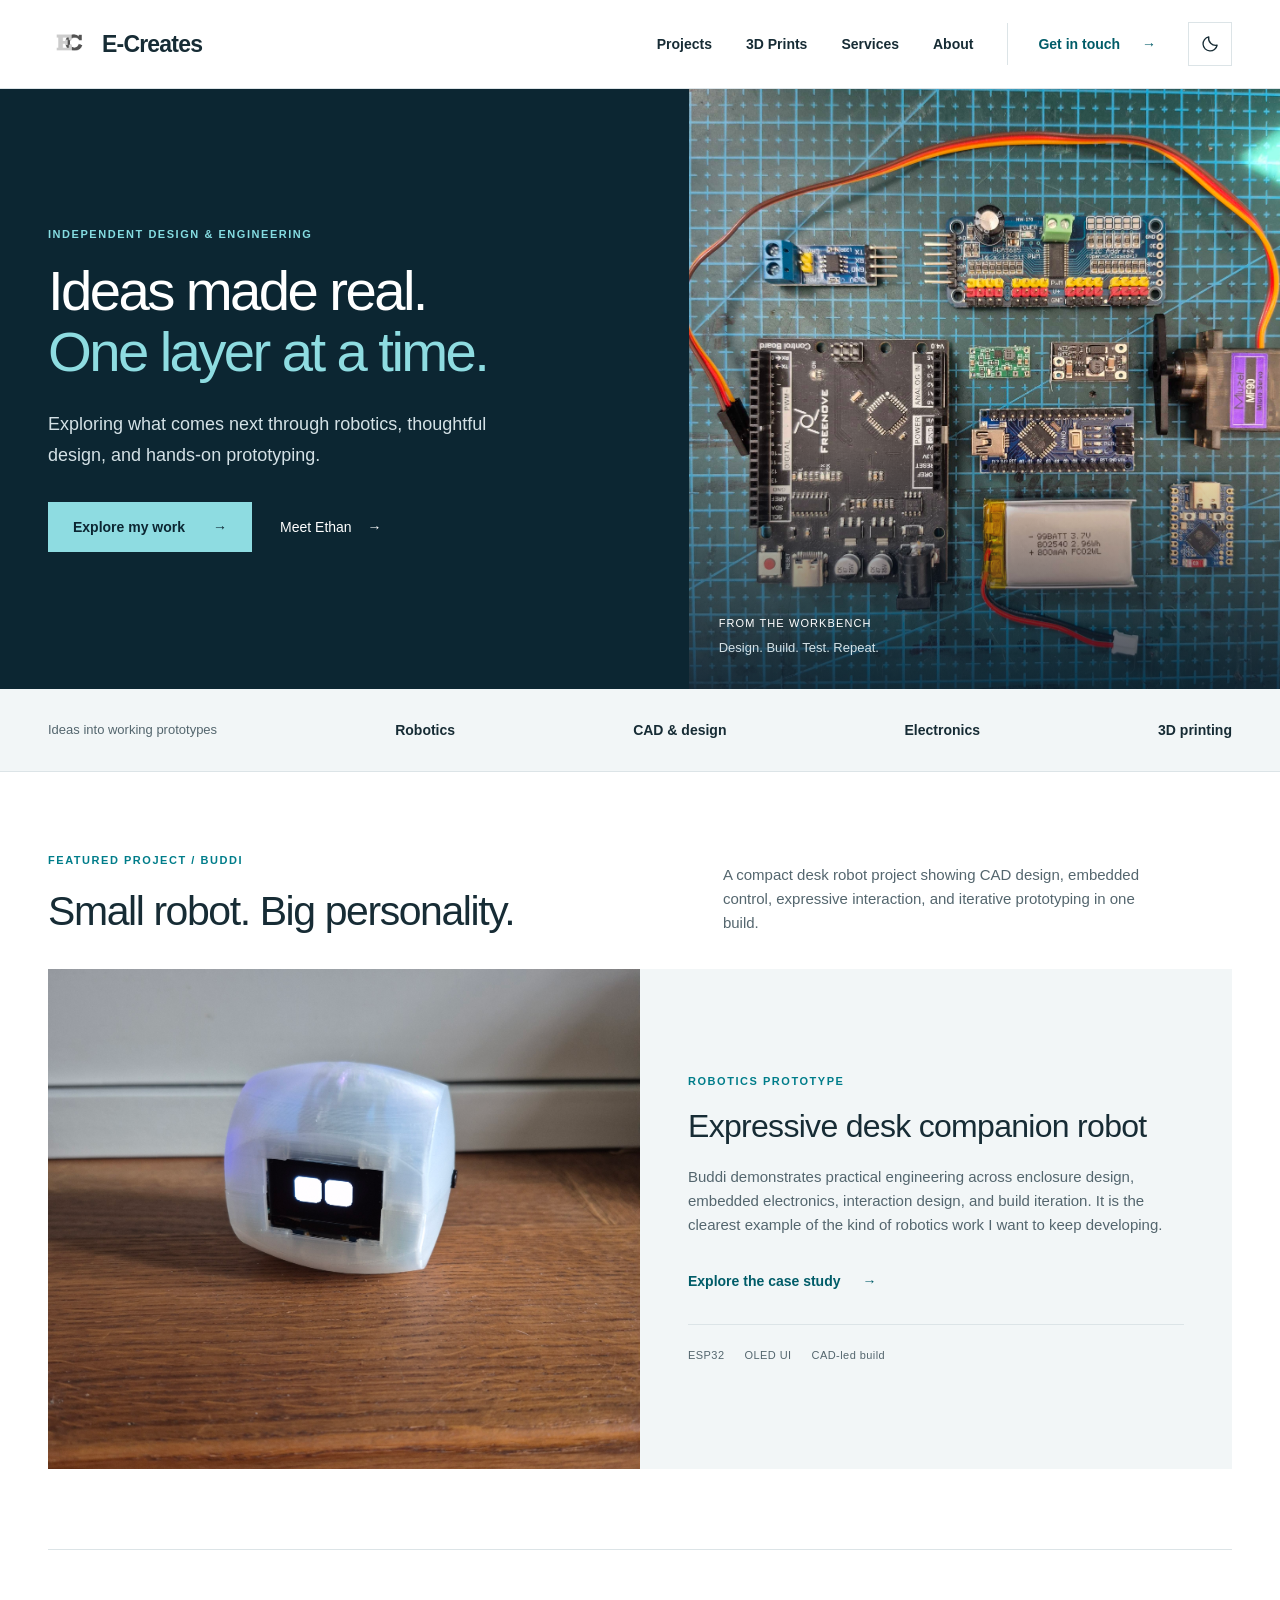
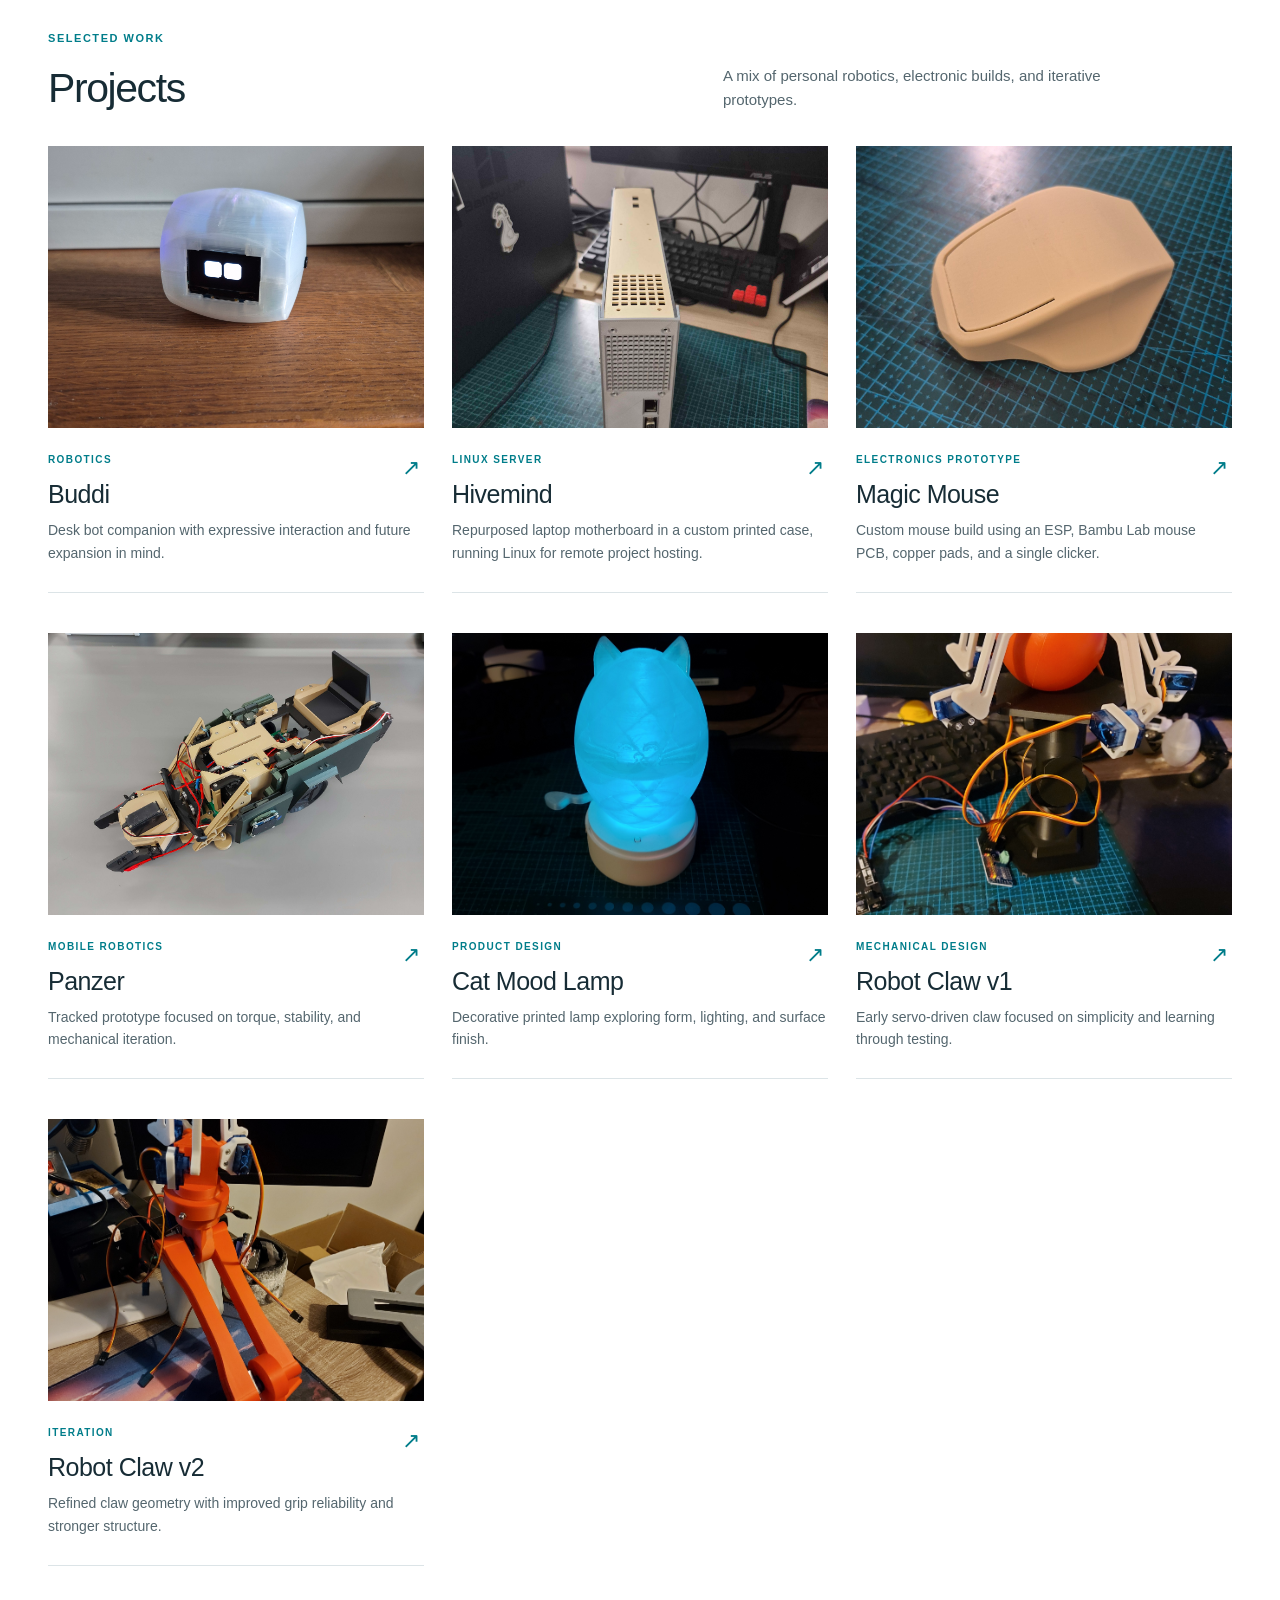
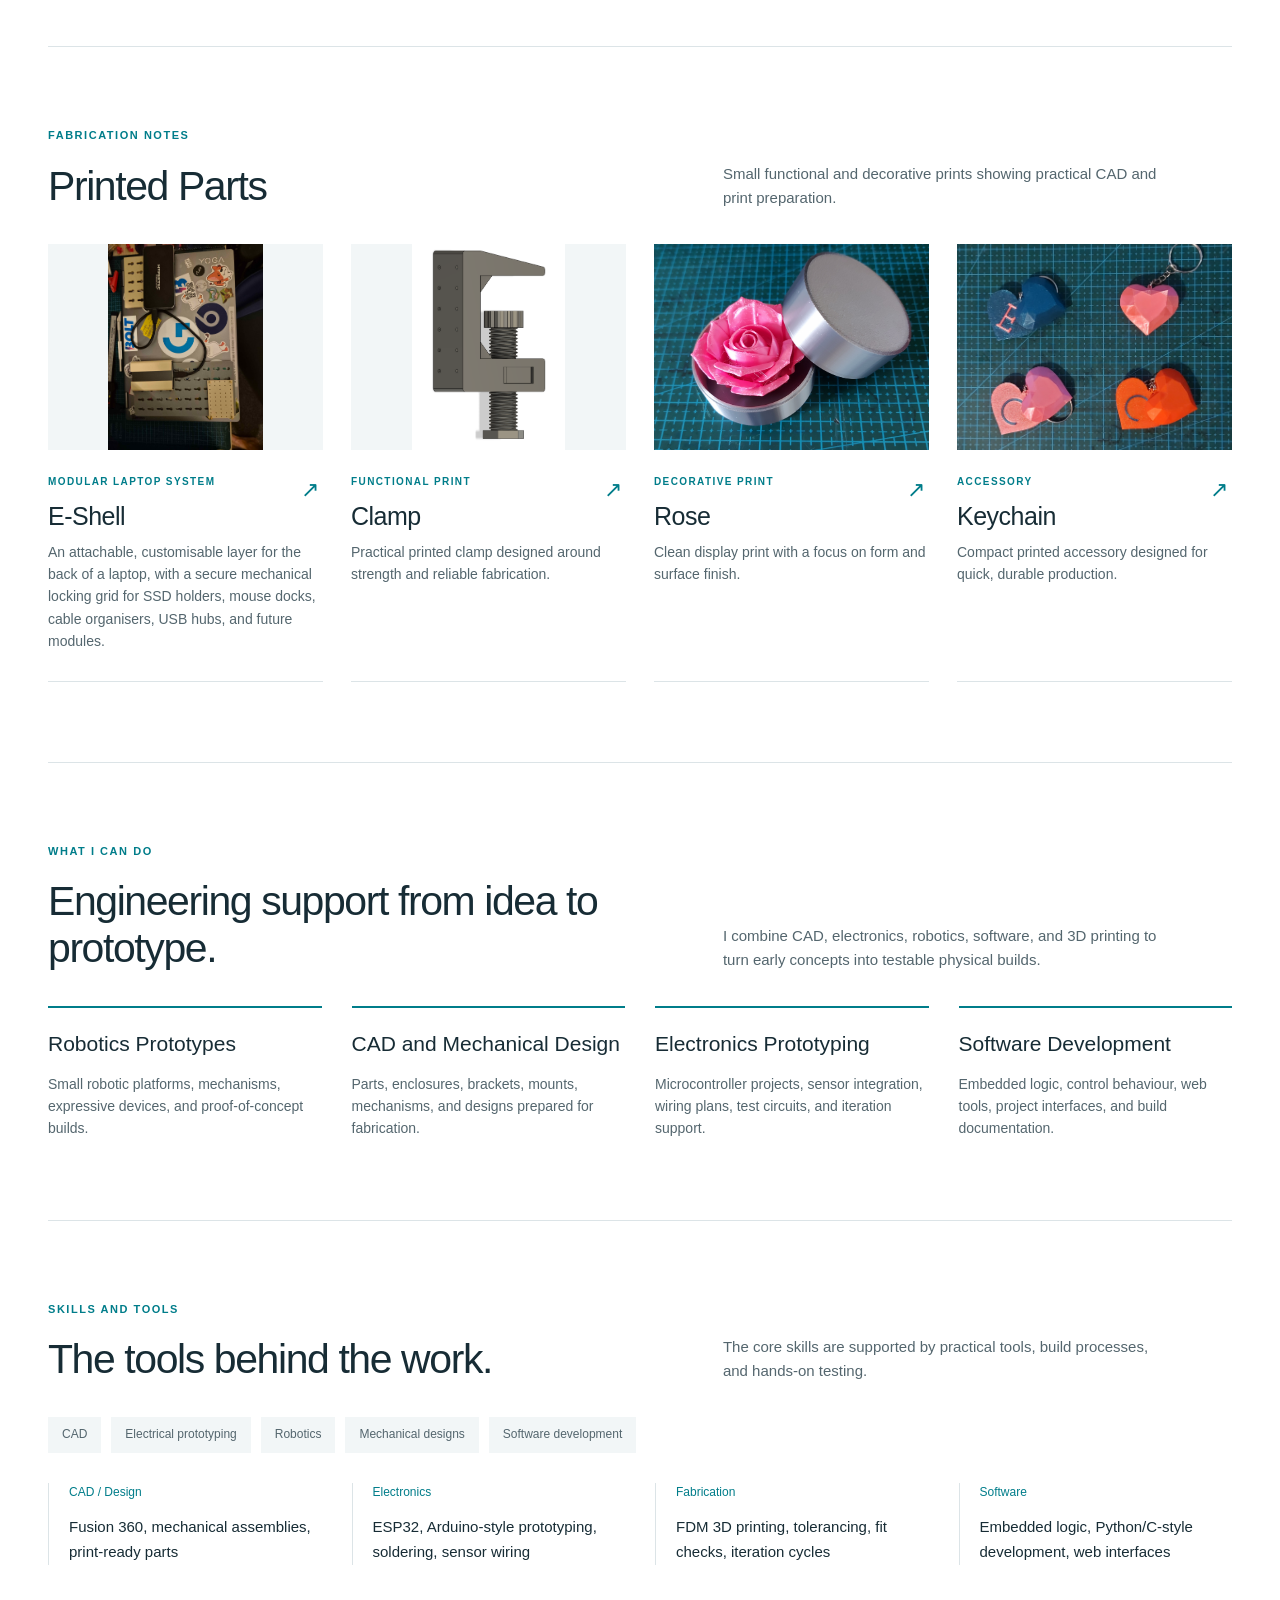
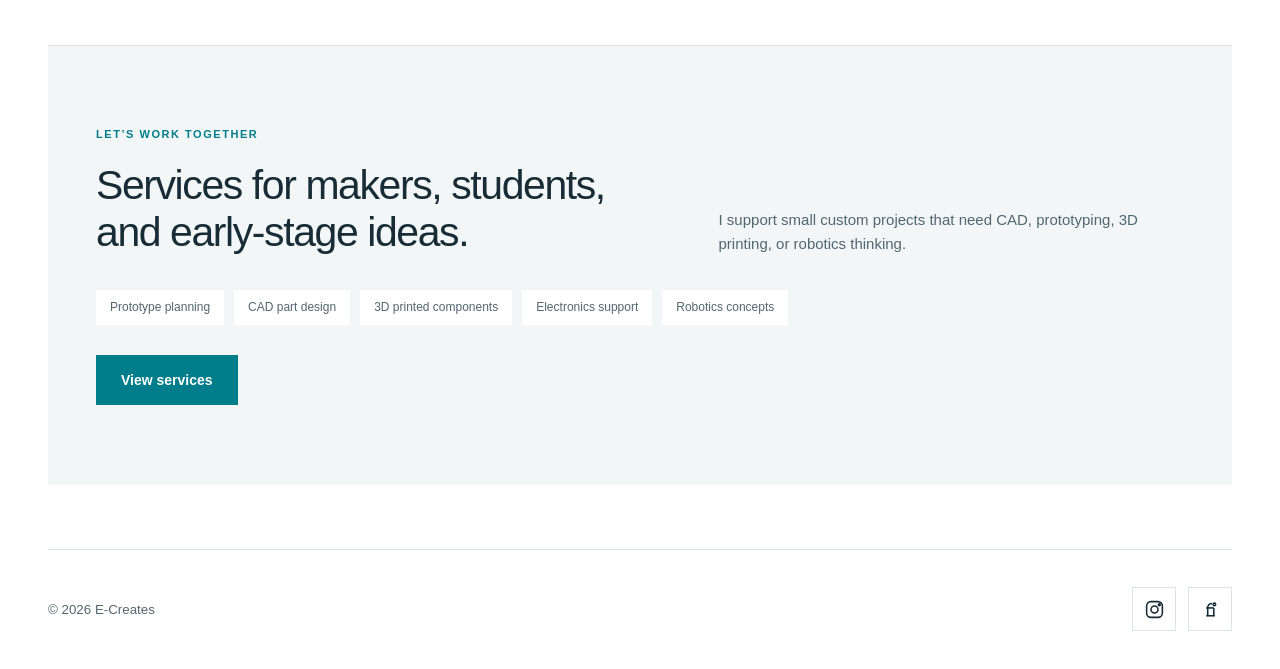
==== commit 80c706d4: "light and dark mode" ====
--- a/index.html
+++ b/index.html
@@ -41,6 +41,7 @@
         "description": "Robotics, CAD, electronics, software, and 3D printing portfolio."
       }
     </script>
+    <script src="theme.js"></script>
     <link rel="stylesheet" href="styles.css" />
   </head>
 
@@ -53,7 +54,13 @@
           <span>E-Creates</span>
         </a>
 
-        <button class="nav-toggle" type="button" aria-expanded="false" aria-controls="primary-navigation" hidden>Menu <span aria-hidden="true">+</span></button>
+        <div class="nav-actions">
+          <button class="theme-toggle" type="button" aria-label="Switch to dark theme" title="Switch to dark theme" hidden>
+            <svg class="theme-icon-moon" viewBox="0 0 24 24" aria-hidden="true"><path d="M20.5 13.5A8.5 8.5 0 0 1 10.5 3.5 8.5 8.5 0 1 0 20.5 13.5Z" /></svg>
+            <svg class="theme-icon-sun" viewBox="0 0 24 24" aria-hidden="true"><circle cx="12" cy="12" r="4" /><path d="M12 2v2m0 16v2M2 12h2m16 0h2M5 5l1.5 1.5m11 11L19 19M5 19l1.5-1.5m11-11L19 5" /></svg>
+          </button>
+          <button class="nav-toggle" type="button" aria-expanded="false" aria-controls="primary-navigation" hidden>Menu <span aria-hidden="true">+</span></button>
+        </div>
         <nav class="nav-links" id="primary-navigation" aria-label="Primary">
           <a href="index.html#projects">Projects</a>
           <a href="index.html#prints">3D Prints</a>
--- a/styles.css
+++ b/styles.css
@@ -1,4 +1,4 @@
-﻿/* E-Creates: a restrained, project-first design system. */
+/* E-Creates: a restrained, project-first design system. */
 :root {
   --text: #172c35;
   --muted: #54666e;
@@ -8,19 +8,54 @@
   --surface: #fff;
   --surface-soft: #f2f6f7;
   --dark: #0c2632;
+  --button-text: #fff;
+  --hover-surface: #e9f4f5;
+  --input-line: #a8b8bf;
+  color-scheme: light;
+}
+:root[data-theme="dark"] {
+  --text: #e6eef2;
+  --muted: #afc1ca;
+  --accent: #80d4dc;
+  --accent-strong: #a4e5eb;
+  --line: #304650;
+  --surface: #101e26;
+  --surface-soft: #192e38;
+  --dark: #0a202b;
+  --button-text: #0c2632;
+  --hover-surface: #25424e;
+  --input-line: #6f8996;
+  color-scheme: dark;
+}
+@media (prefers-color-scheme: dark) {
+  :root:not([data-theme]) {
+  --text: #e6eef2;
+  --muted: #afc1ca;
+  --accent: #80d4dc;
+  --accent-strong: #a4e5eb;
+  --line: #304650;
+  --surface: #101e26;
+  --surface-soft: #192e38;
+  --dark: #0a202b;
+  --button-text: #0c2632;
+  --hover-surface: #25424e;
+  --input-line: #6f8996;
+  color-scheme: dark;
+  }
 }
 * { box-sizing: border-box; }
 html { scroll-behavior: smooth; scroll-padding-top: 100px; }
 body { margin: 0; color: var(--text); background: var(--surface); font-family: Arial, Helvetica, sans-serif; line-height: 1.6; }
 img { display: block; max-width: 100%; }
 a { color: inherit; }
-button, input, textarea { font: inherit; }
+button, input, textarea { font: inherit; color: inherit; }
+input::placeholder, textarea::placeholder { color: var(--muted); opacity: 1; }
 button, a { -webkit-tap-highlight-color: transparent; }
 :focus-visible { outline: 3px solid #009ead; outline-offset: 5px; }
 .container { width: min(1280px, calc(100% - 96px)); margin-inline: auto; }
-.skip-link { position: fixed; top: -100px; left: 16px; padding: 12px 20px; background: white; z-index: 1000; }
+.skip-link { position: fixed; top: -100px; left: 16px; padding: 12px 20px; background: var(--surface); z-index: 1000; }
 .skip-link:focus { top: 12px; }
-.site-header { position: sticky; top: 0; z-index: 20; background: #fff; border-bottom: 1px solid var(--line); }
+.site-header { position: sticky; top: 0; z-index: 20; background: var(--surface); border-bottom: 1px solid var(--line); }
 .nav { min-height: 88px; display: flex; align-items: center; justify-content: space-between; gap: 32px; }
 .logo { display: inline-flex; align-items: center; gap: 12px; text-decoration: none; font-size: 23px; font-weight: 700; letter-spacing: -.8px; white-space: nowrap; }
 .logo-img { width: 42px; height: 42px; object-fit: contain; }
@@ -30,6 +65,15 @@
 .nav-links .nav-contact { border-left: 1px solid var(--line); padding-left: 30px; color: var(--accent-strong); }
 .nav-contact span { margin-left: 18px; }
 .nav-toggle { display: none; }
+.nav-links { order: 1; margin-left: auto; }
+.nav-actions { order: 2; display: flex; align-items: center; gap: 10px; }
+.theme-toggle { display: grid; place-items: center; width: 44px; height: 44px; padding: 10px; background: transparent; color: var(--text); border: 1px solid var(--line); cursor: pointer; flex-shrink: 0; }
+.theme-toggle[hidden] { display: none; }
+.theme-toggle:hover { background: var(--surface-soft); border-color: var(--accent); }
+.theme-toggle svg { width: 20px; height: 20px; fill: none; stroke: currentColor; stroke-width: 1.6; stroke-linecap: round; stroke-linejoin: round; }
+.theme-icon-sun { display: none; }
+[data-theme="dark"] .theme-icon-sun { display: block; }
+[data-theme="dark"] .theme-icon-moon { display: none; }
 .hero { background: var(--dark); color: #fff; overflow: hidden; }
 .hero-grid { display: grid; grid-template-columns: 1.08fr 1fr; min-height: 600px; gap: 54px; align-items: center; }
 .hero-copy { padding: 72px 0; position: relative; z-index: 1; }
@@ -41,12 +85,12 @@
 .hero-subtitle { max-width: 440px; margin: 26px 0 32px; font-size: 18px; color: #d4e1e6; line-height: 1.7; }
 .hero-actions { display: flex; gap: 28px; align-items: center; flex-wrap: wrap; margin-top: 28px; }
 .btn { display: inline-flex; justify-content: center; align-items: center; gap: 28px; min-height: 50px; padding: 12px 24px; border: 1px solid transparent; border-radius: 0; text-decoration: none; font-size: 14px; font-weight: 600; cursor: pointer; transition: background .18s, color .18s; }
-.btn.primary { background: var(--accent); color: #fff; }
+.btn.primary { background: var(--accent); color: var(--button-text); }
 .btn.primary:hover { background: var(--accent-strong); }
 .hero .btn.primary { background: #8edce1; color: #0c2632; }
 .hero .btn.primary:hover { background: #b5edf0; }
 .btn.secondary { border-color: var(--accent); color: var(--accent-strong); background: transparent; }
-.btn.secondary:hover { background: #e9f4f5; }
+.btn.secondary:hover { background: var(--hover-surface); }
 .hero-text-link { font-size: 14px; text-decoration: none; }
 .hero-text-link span { margin-left: 12px; }
 .hero-text-link:hover { text-decoration: underline; text-underline-offset: 6px; }
@@ -99,7 +143,7 @@
 .tool-grid span { display: block; font-size: 12px; color: var(--accent); margin-bottom: 12px; }
 .tool-grid strong { font-weight: 400; font-size: 15px; line-height: 1.7; }
 .services-preview { background: var(--surface-soft); padding-inline: 48px; margin-bottom: 64px; }
-.services-preview .service-strip span { background: #fff; }
+.services-preview .service-strip span { background: var(--surface); }
 .page-title { max-width: 17ch; margin: 0 0 30px; font-size: clamp(42px, 5vw, 68px); font-weight: 400; letter-spacing: -2px; }
 .about-top { display: grid; grid-template-columns: 1.4fr 1fr; gap: 88px; align-items: center; padding-bottom: 80px; }
 .about-lead { font-size: 20px; line-height: 1.7; max-width: 62ch; }
@@ -111,7 +155,7 @@
 .field { display: flex; flex-direction: column; gap: 8px; }
 .field label { font-size: 14px; }
 .full { grid-column: 1 / -1; }
-.field input, .field textarea { width: 100%; min-width: 0; border: 1px solid #a8b8bf; border-radius: 0; background: #fff; padding: 12px 14px; color: var(--text); }
+.field input, .field textarea { width: 100%; min-width: 0; border: 1px solid var(--input-line); border-radius: 0; background: var(--surface); padding: 12px 14px; color: var(--text); }
 .field textarea { resize: vertical; }
 .services-hero { background: var(--surface-soft); padding: 64px; }
 .services-hero .page-title { max-width: 18ch; }
@@ -132,8 +176,8 @@
 .modal { position: fixed; inset: 0; z-index: 100; display: none; }
 .modal.is-open { display: block; }
 .modal-backdrop { position: absolute; inset: 0; background: #071b2bc9; }
-.modal-panel { position: relative; width: min(1120px, calc(100% - 48px)); margin: 24px auto; background: white; max-height: calc(100dvh - 48px); overflow: hidden; }
-.modal-close { position: absolute; top: 14px; right: 14px; z-index: 3; width: 44px; height: 44px; background: #fff; border: 1px solid var(--line); cursor: pointer; font-size: 22px; }
+.modal-panel { position: relative; width: min(1120px, calc(100% - 48px)); margin: 24px auto; background: var(--surface); max-height: calc(100dvh - 48px); overflow: hidden; }
+.modal-close { position: absolute; top: 14px; right: 14px; z-index: 3; width: 44px; height: 44px; background: var(--surface); border: 1px solid var(--line); cursor: pointer; font-size: 22px; }
 .modal-content { display: grid; grid-template-columns: 1fr 1fr; height: calc(100dvh - 48px); }
 .modal-image-wrap { position: relative; min-height: 0; background: var(--surface-soft); }
 .modal-image-wrap > img { width: 100%; height: 100%; object-fit: cover; }
@@ -154,7 +198,7 @@
 .modal-details li + li { margin-top: 8px; }
 .modal-gallery { position: absolute; bottom: 20px; left: 16px; right: 16px; display: flex; flex-wrap: wrap; justify-content: center; gap: 8px; }
 .modal-gallery[hidden] { display: none; }
-.modal-gallery-thumb { width: 64px; height: 52px; padding: 3px; border: 2px solid white; background: white; cursor: pointer; }
+.modal-gallery-thumb { width: 64px; height: 52px; padding: 3px; border: 2px solid white; background: var(--surface); cursor: pointer; }
 .modal-gallery-thumb.is-active { border-color: var(--accent); }
 .modal-gallery-thumb img { width: 100%; height: 100%; object-fit: cover; }
 @media (min-width: 1600px) { .hero-grid { min-height: 660px; } }
@@ -167,6 +211,16 @@
   .case-study-copy { padding: 32px; }
   .project-grid.compact, .capability-grid, .tool-grid { grid-template-columns: repeat(2, minmax(0, 1fr)); }
   .about-top { gap: 44px; }
+}
+@media (max-width: 960px) {
+  .nav { min-height: 72px; gap: 16px; flex-wrap: wrap; }
+  .nav-actions { order: 1; margin-left: auto; }
+  .nav-links { order: 2; width: 100%; margin-left: 0; flex-wrap: wrap; gap: 4px 24px; padding: 0 0 20px; }
+  .nav-toggle:not([hidden]) { display: flex; align-items: center; gap: 18px; min-height: 44px; background: none; border: 1px solid var(--line); padding: 8px 12px; font-size: 13px; cursor: pointer; }
+  .nav-links[data-collapsible]:not(.is-open) { display: none; }
+  .nav-links[data-collapsible].is-open { display: grid; gap: 2px; }
+  .nav-links a { padding: 10px 0; }
+  .nav-links .nav-contact { border-left: 0; padding-left: 0; }
 }
 @media (max-width: 760px) {
   html { scroll-padding-top: 88px; }
@@ -214,6 +268,9 @@
 @media (max-width: 480px) {
   .project-grid, .project-grid.compact, .capability-grid, .tool-grid, .form-grid { grid-template-columns: 1fr; }
   .hero-actions { gap: 22px; }
+  .nav { gap: 8px; }
+  .nav-actions { gap: 6px; }
+  .logo { gap: 6px; font-size: 19px; }
   .hero-showcase { height: 280px; }
   .hero-showcase figcaption { left: 20px; bottom: 20px; }
   .case-study-copy { padding: 24px; }
